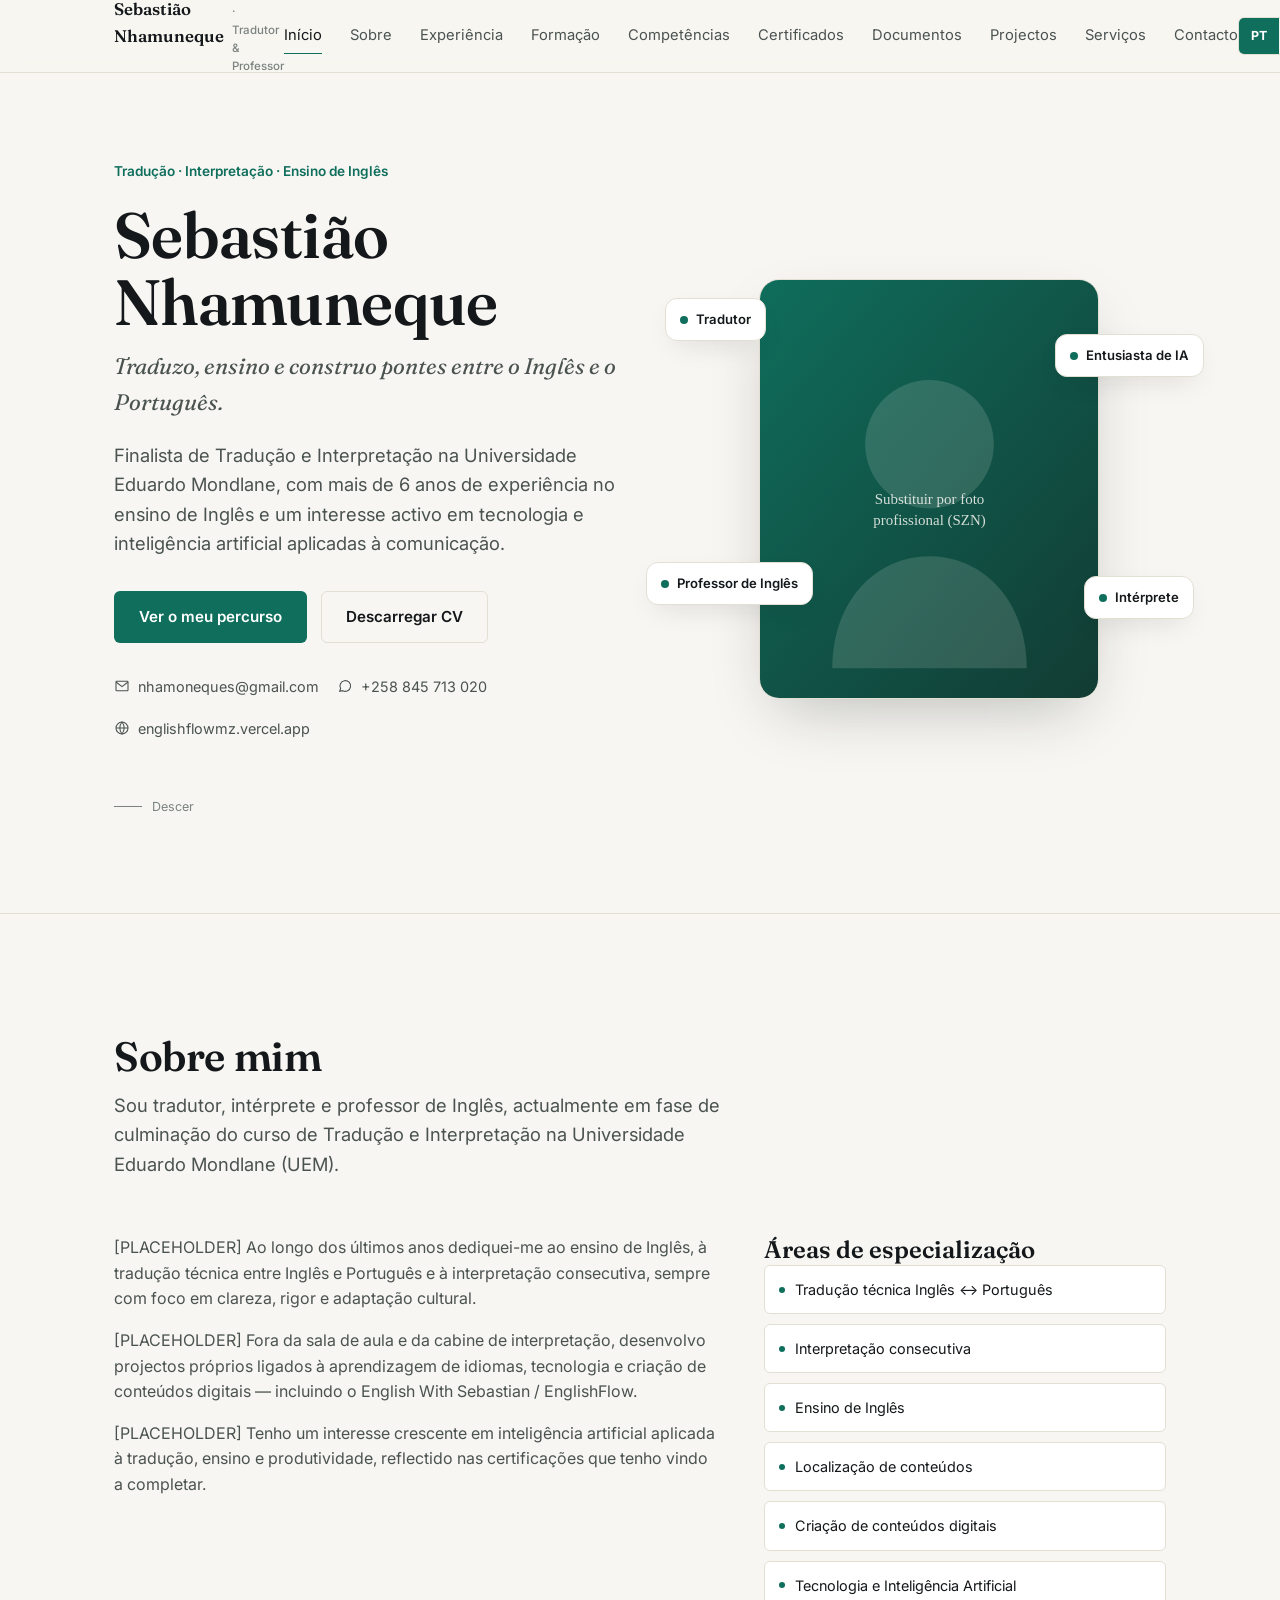
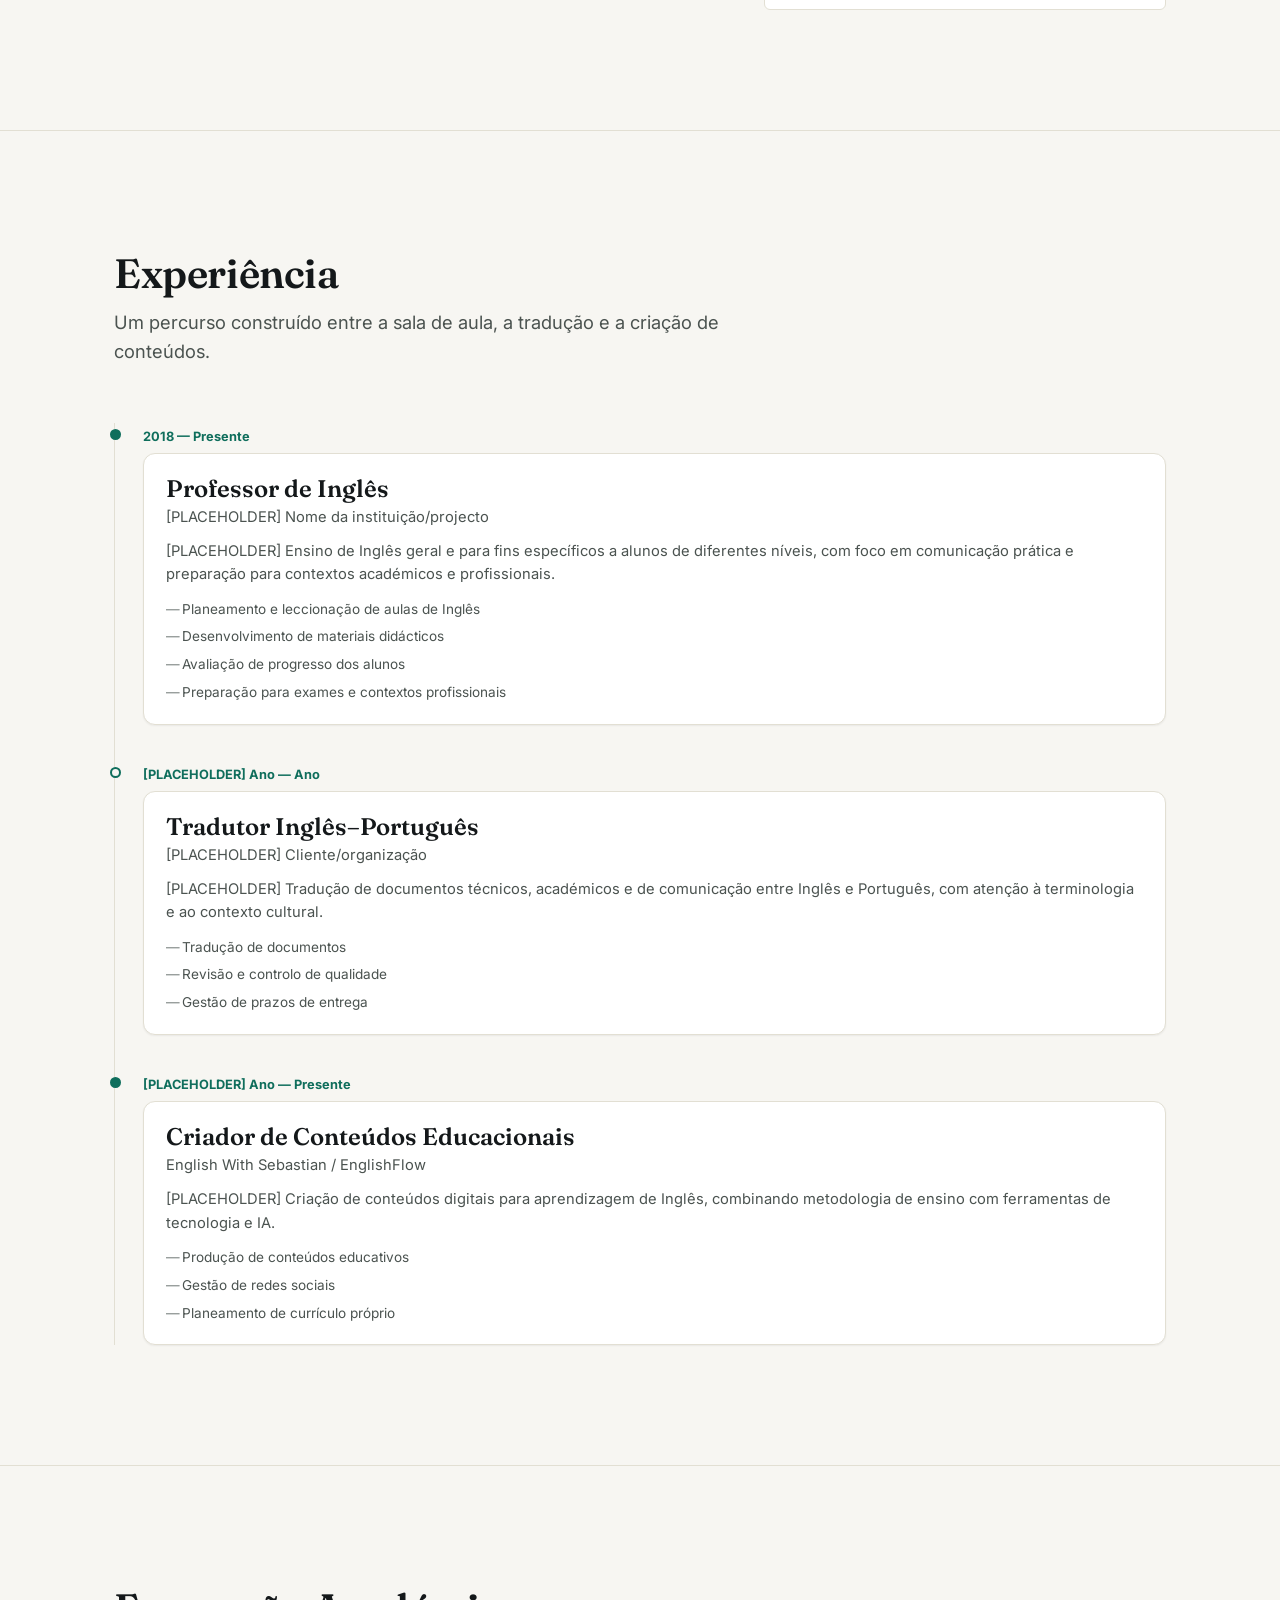
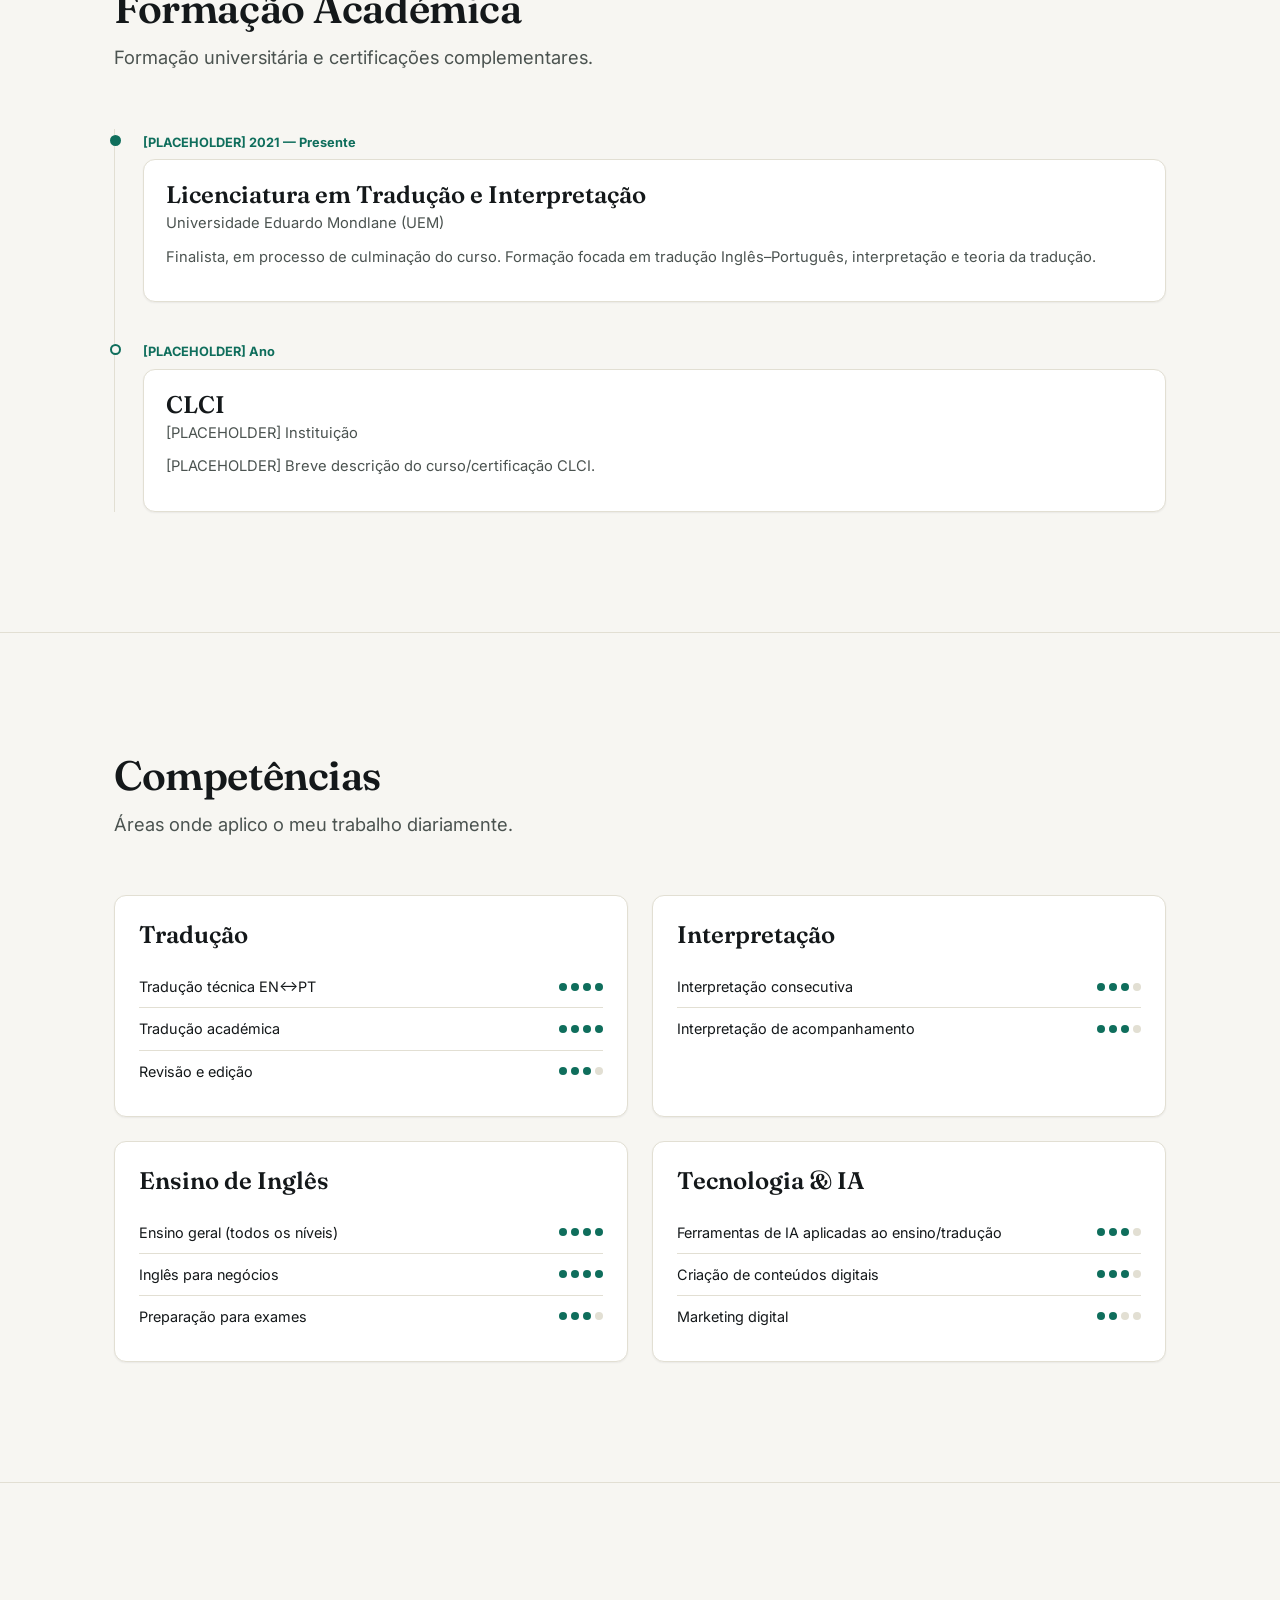
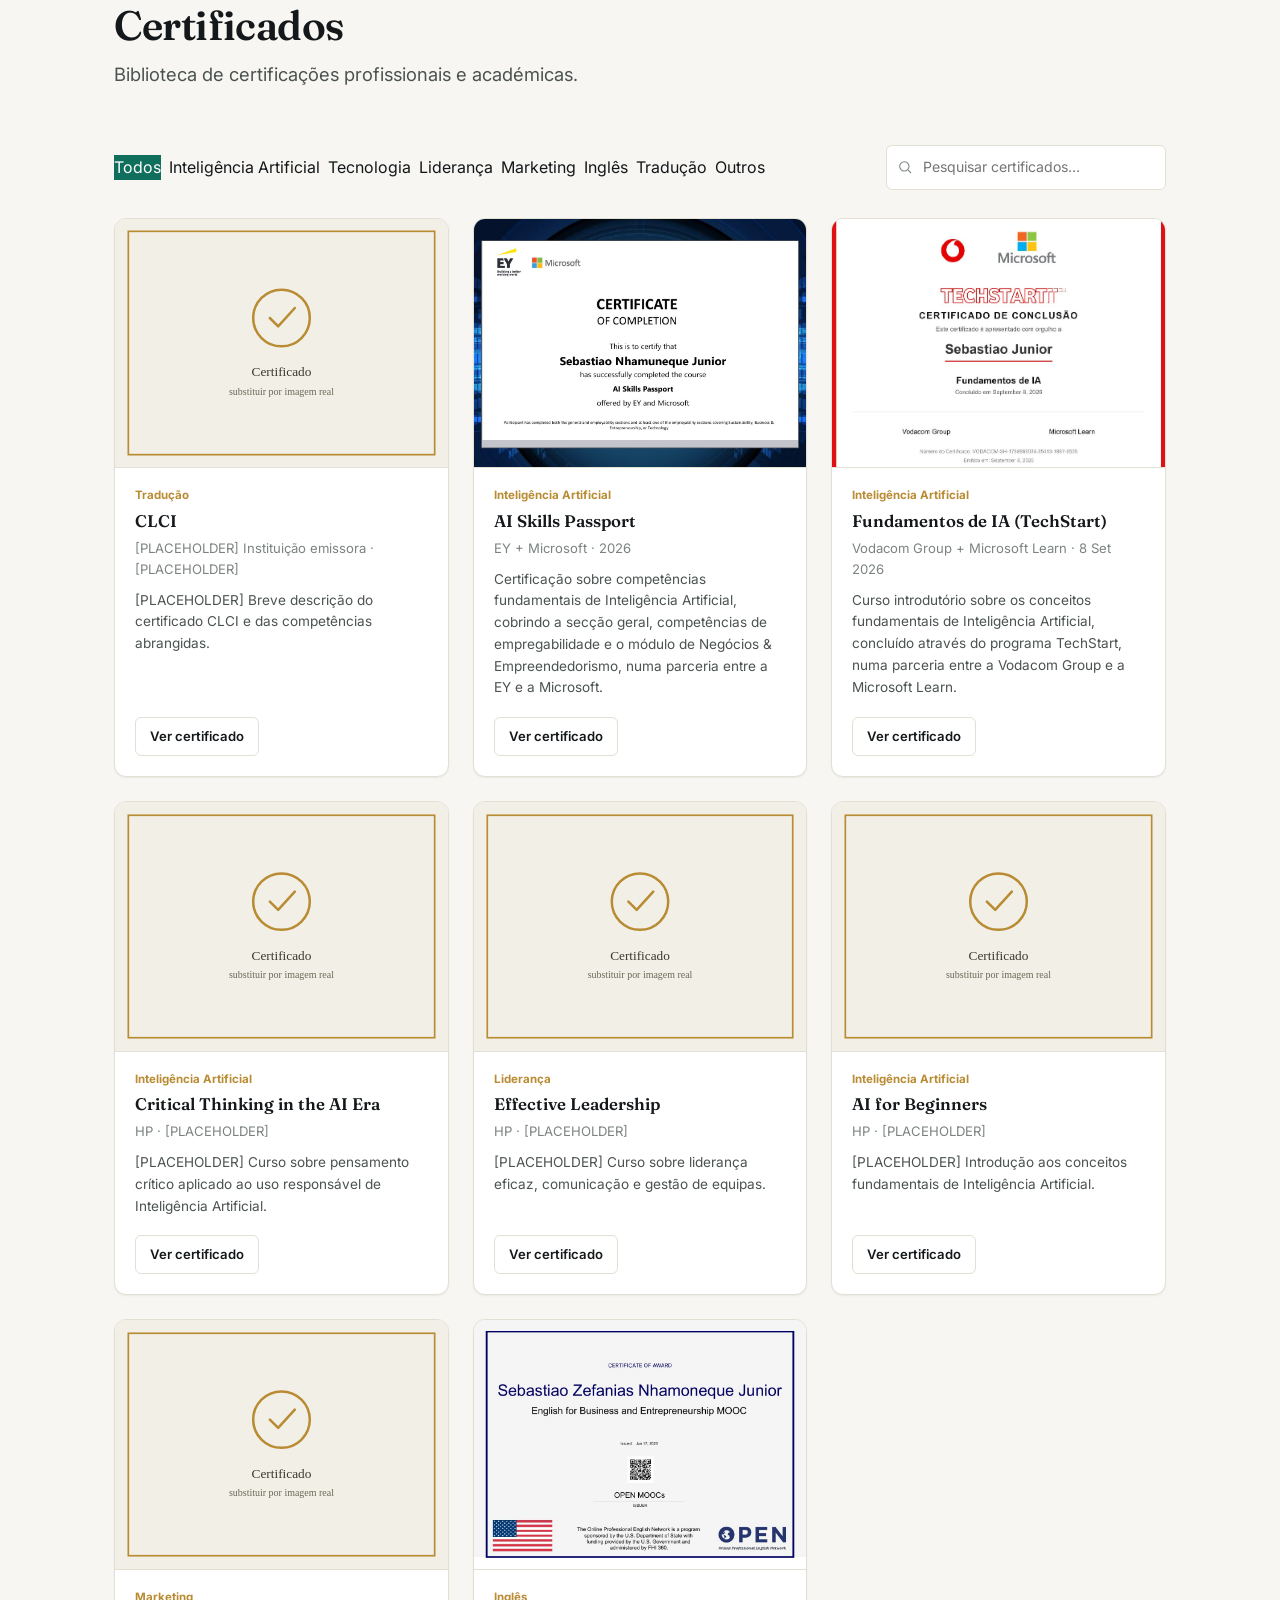
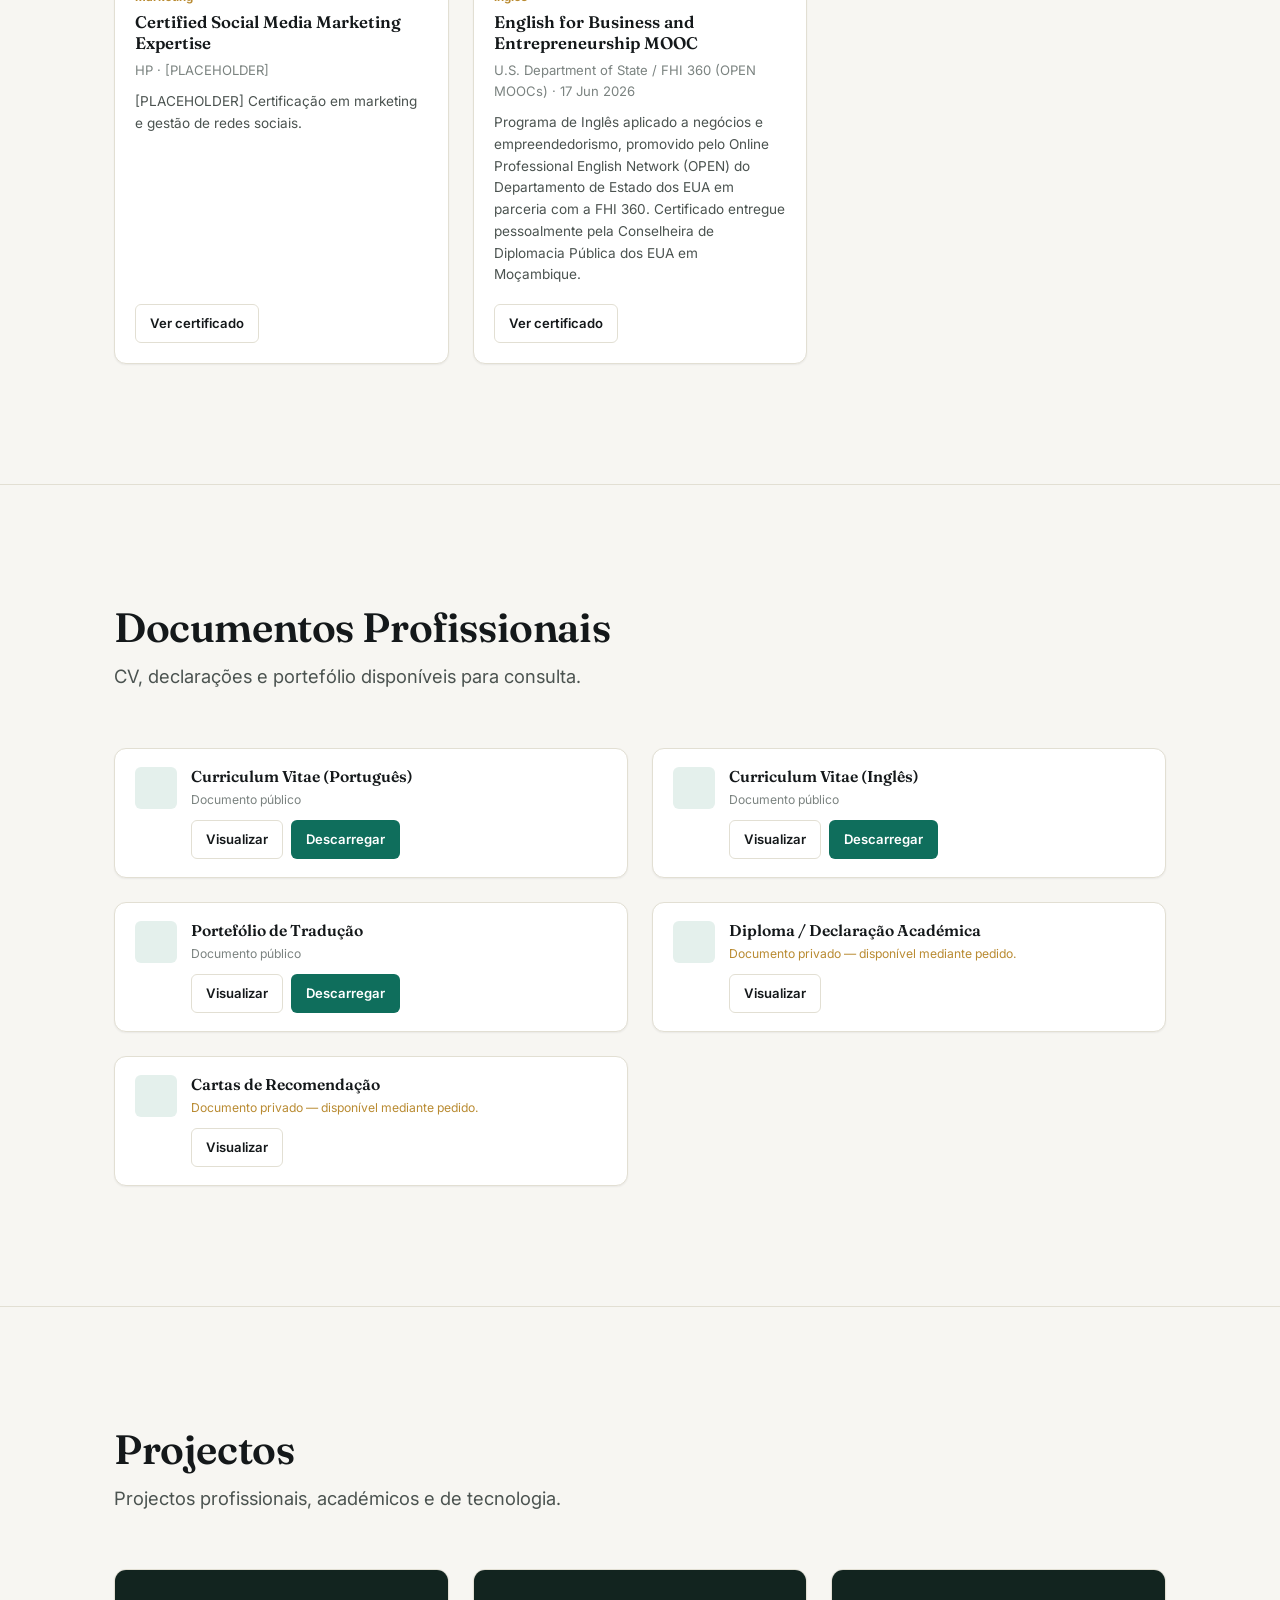
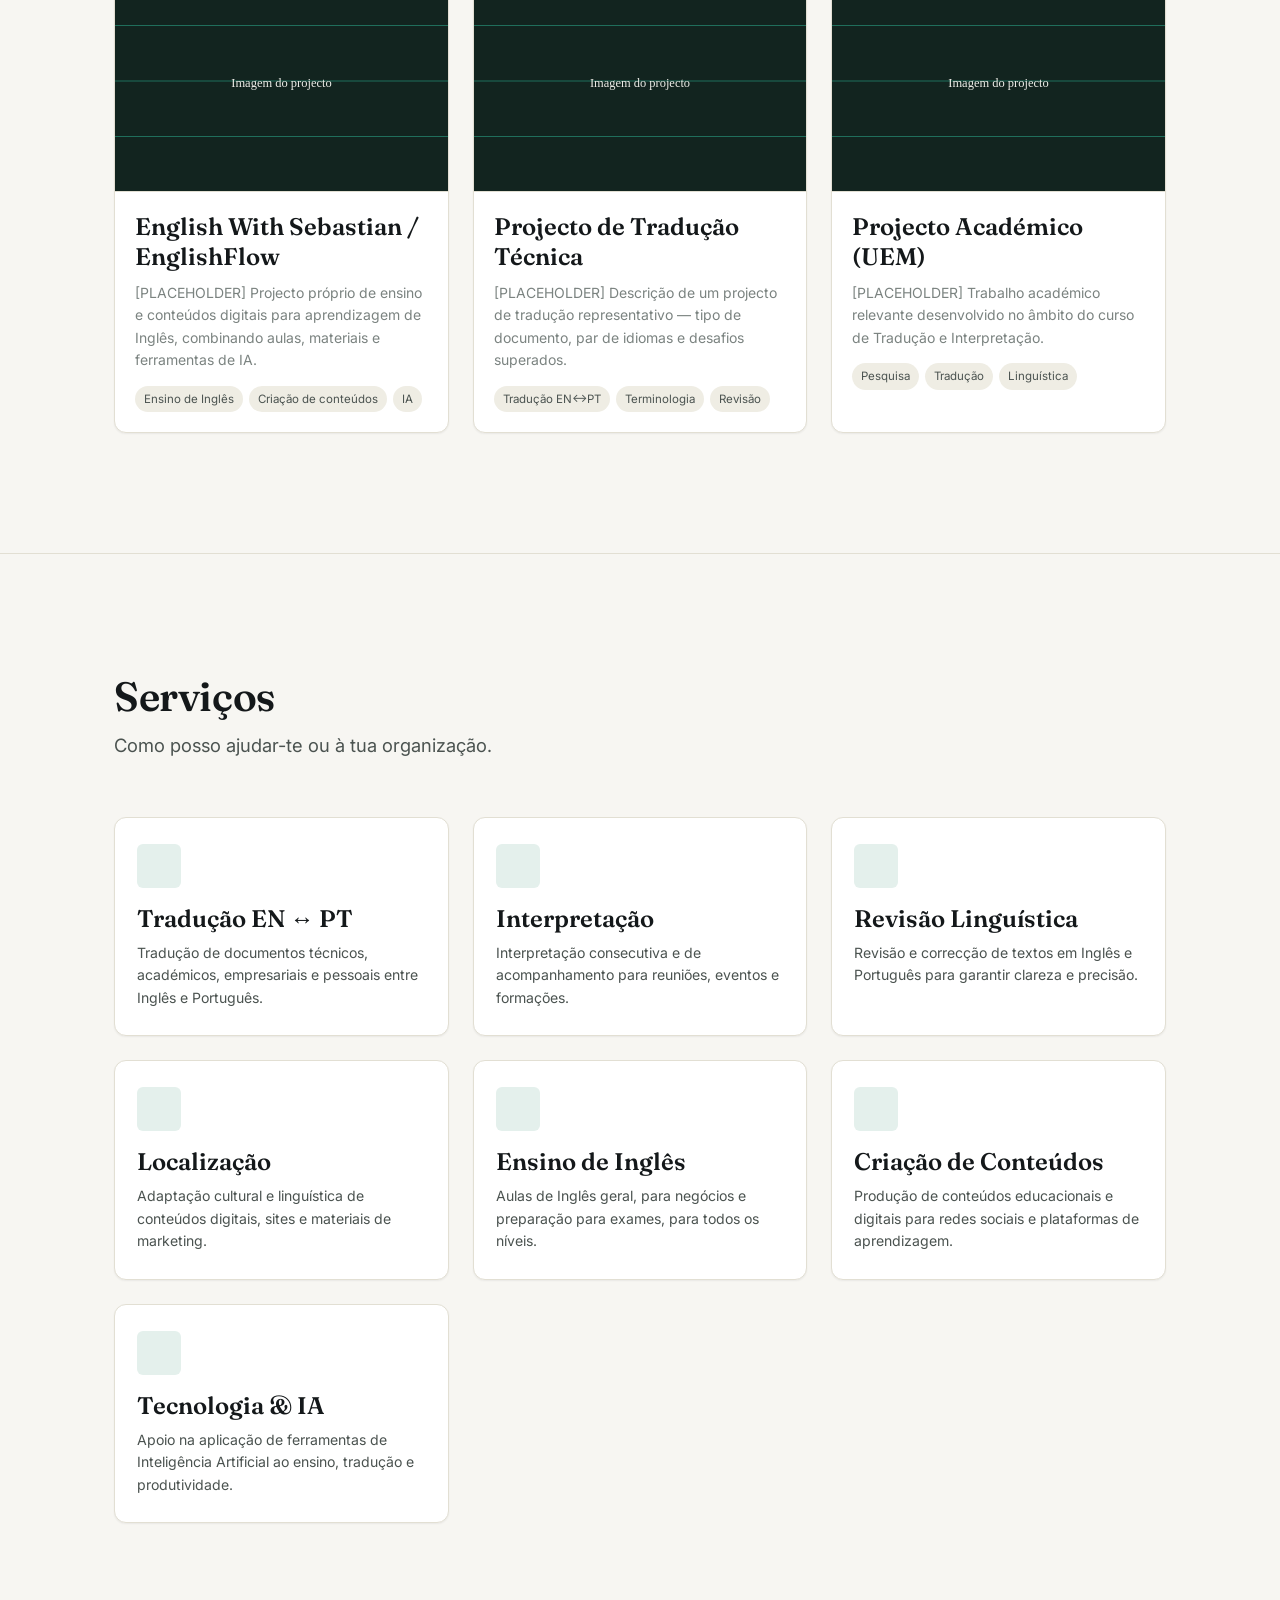
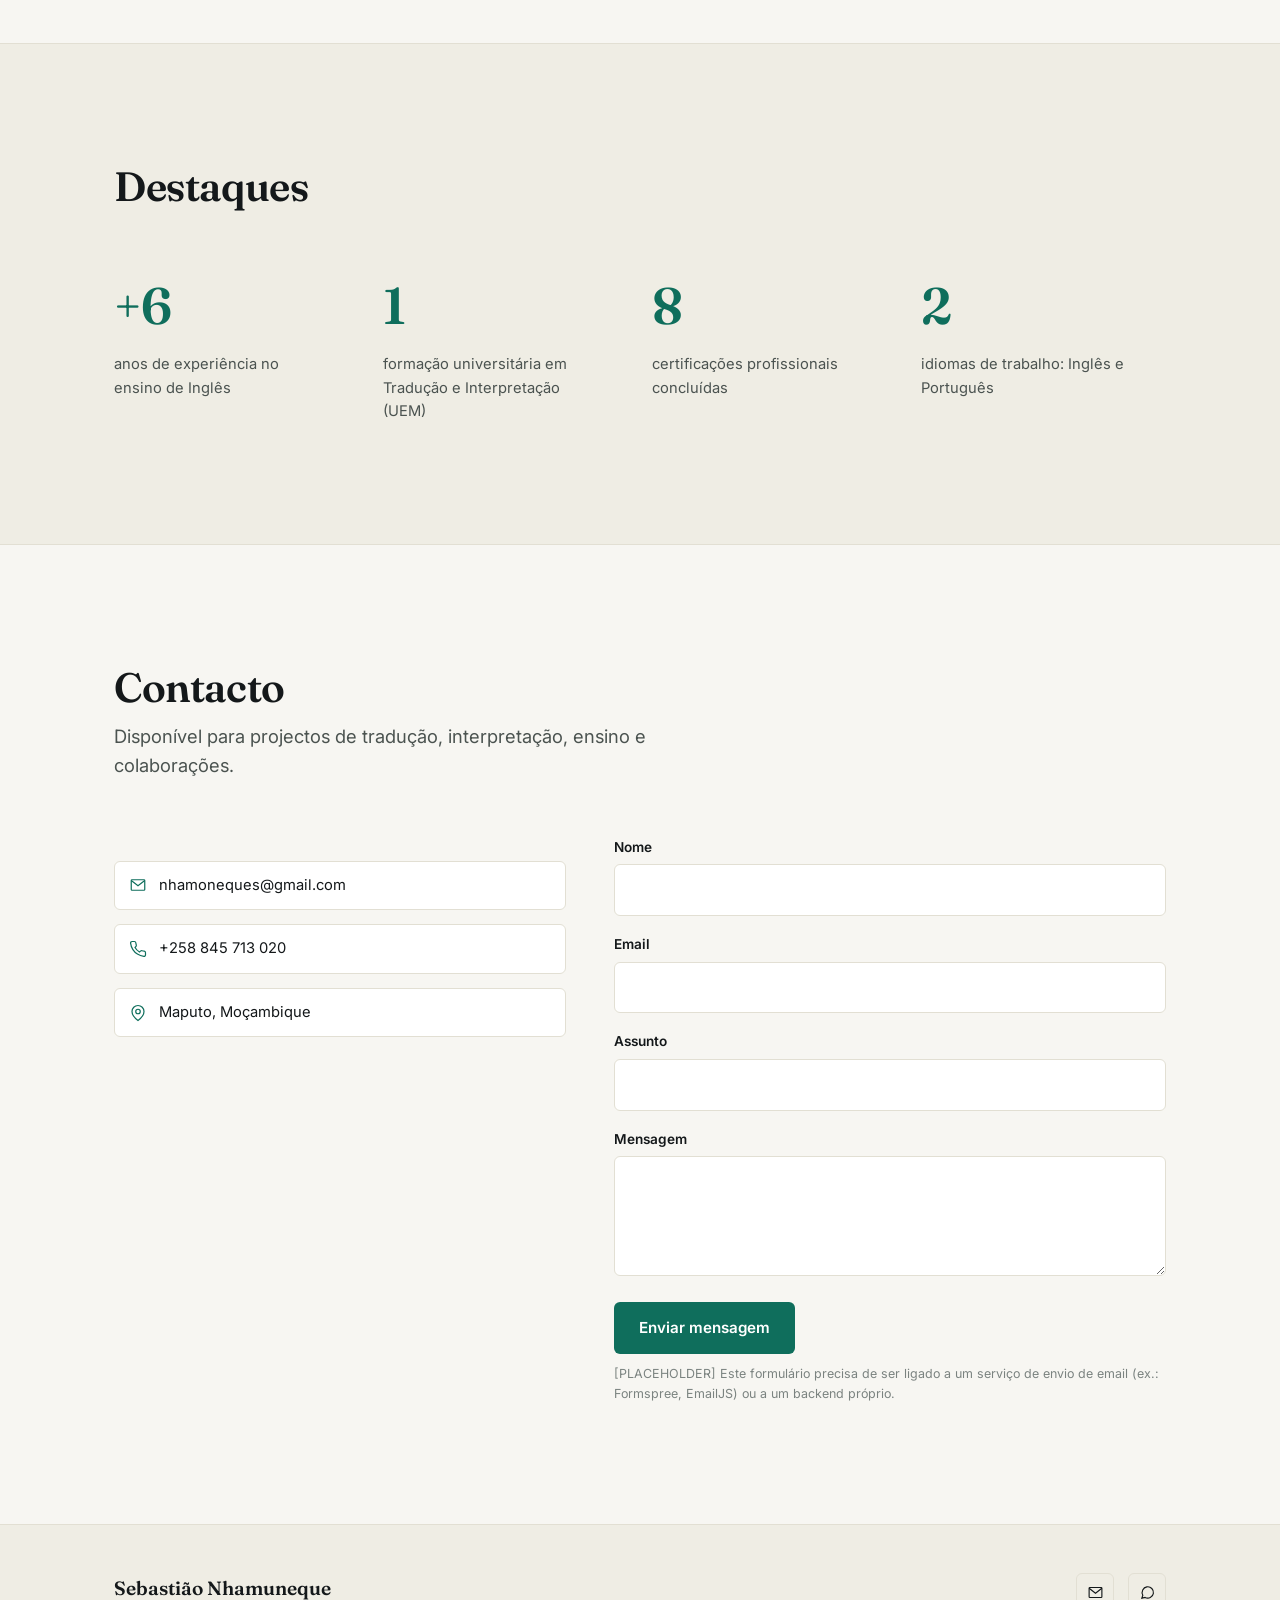
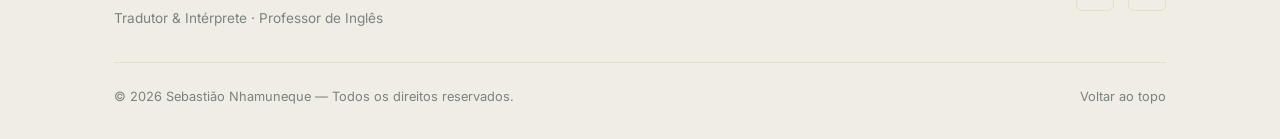
==== index.html @ 38babdcb "Add files via upload" ====
<!DOCTYPE html>
<html lang="pt">
<head>
<meta charset="UTF-8" />
<meta name="viewport" content="width=device-width, initial-scale=1" />
<title>Sebastião Nhamuneque</title>
<meta name="description" content="Portefólio profissional de Sebastião Zefanias Nhamuneque Junior." />
<meta property="og:type" content="website" />
<link rel="icon" href="favicon.svg" type="image/svg+xml" />

<link rel="preconnect" href="https://fonts.googleapis.com" />
<link rel="preconnect" href="https://fonts.gstatic.com" crossorigin />
<link href="https://fonts.googleapis.com/css2?family=Fraunces:opsz,wght@9..144,500;9..144,600&family=Inter:wght@400;500;600;700&display=swap" rel="stylesheet" />

<link rel="stylesheet" href="tokens.css" />
<link rel="stylesheet" href="base.css" />
<link rel="stylesheet" href="components.css" />
</head>
<body>
<a class="skip-link" href="#main">Skip to content</a>

<div class="scroll-progress" id="scroll-progress"></div>

<header class="navbar">
  <div class="wrap">
    <a class="brand" href="#home">
      Sebastião Nhamuneque <small>· Tradutor &amp; Professor</small>
    </a>

    <nav class="nav-links" aria-label="Navegação principal">
      <a href="#home" data-i18n="nav.home">Início</a>
      <a href="#about" data-i18n="nav.about">Sobre</a>
      <a href="#experience" data-i18n="nav.experience">Experiência</a>
      <a href="#education" data-i18n="nav.education">Formação</a>
      <a href="#skills" data-i18n="nav.skills">Competências</a>
      <a href="#certificates" data-i18n="nav.certificates">Certificados</a>
      <a href="#documents" data-i18n="nav.documents">Documentos</a>
      <a href="#projects" data-i18n="nav.projects">Projectos</a>
      <a href="#services" data-i18n="nav.services">Serviços</a>
      <a href="#contact" data-i18n="nav.contact">Contacto</a>
    </nav>

    <div class="nav-controls">
      <div class="lang-switch" role="group" aria-label="Idioma / Language">
        <button type="button" data-lang="pt" aria-pressed="true">PT</button>
        <button type="button" data-lang="en" aria-pressed="false">EN</button>
      </div>

      <button type="button" class="icon-btn" id="theme-toggle" aria-pressed="false" aria-label="Alternar tema claro/escuro">
        <svg viewBox="0 0 24 24" fill="none" stroke="currentColor" stroke-width="1.6" stroke-linecap="round" stroke-linejoin="round">
          <circle cx="12" cy="12" r="4"/>
          <path d="M12 2v2M12 20v2M4.9 4.9l1.4 1.4M17.7 17.7l1.4 1.4M2 12h2M20 12h2M4.9 19.1l1.4-1.4M17.7 6.3l1.4-1.4"/>
        </svg>
      </button>

      <button type="button" class="nav-toggle" id="nav-toggle" aria-expanded="false" aria-controls="mobile-menu" aria-label="Abrir menu">
        <svg viewBox="0 0 24 24" fill="none" stroke="currentColor" stroke-width="1.6" stroke-linecap="round">
          <path d="M4 6h16M4 12h16M4 18h16"/>
        </svg>
      </button>
    </div>
  </div>

  <nav class="mobile-menu" id="mobile-menu" aria-label="Navegação móvel">
    <a href="#home" data-i18n="nav.home">Início</a>
    <a href="#about" data-i18n="nav.about">Sobre</a>
    <a href="#experience" data-i18n="nav.experience">Experiência</a>
    <a href="#education" data-i18n="nav.education">Formação</a>
    <a href="#skills" data-i18n="nav.skills">Competências</a>
    <a href="#certificates" data-i18n="nav.certificates">Certificados</a>
    <a href="#documents" data-i18n="nav.documents">Documentos</a>
    <a href="#projects" data-i18n="nav.projects">Projectos</a>
    <a href="#services" data-i18n="nav.services">Serviços</a>
    <a href="#contact" data-i18n="nav.contact">Contacto</a>
  </nav>
</header>

<main id="main">

  <section class="hero" id="home">
    <div class="wrap">
      <div class="hero-copy">
        <span class="hero-eyebrow" data-i18n="hero.eyebrow">Tradução · Interpretação · Ensino de Inglês</span>
        <h1 class="hero-title" data-i18n="hero.title">Sebastião Nhamuneque</h1>
        <p class="hero-subtitle" data-i18n="hero.subtitle">Traduzo, ensino e construo pontes entre o Inglês e o Português.</p>
        <p class="hero-intro lead" data-i18n="hero.intro">Finalista de Tradução e Interpretação na Universidade Eduardo Mondlane…</p>

        <div class="hero-ctas">
          <a href="#experience" class="btn btn-primary" data-i18n="hero.ctaPrimary">Ver o meu percurso</a>
          <a href="#documents" class="btn btn-ghost" data-i18n="hero.ctaSecondary">Descarregar CV</a>
        </div>

        <div class="hero-links">
          <a href="mailto:nhamoneques@gmail.com">
            <svg viewBox="0 0 24 24" fill="none" stroke="currentColor" stroke-width="1.6"><rect x="3" y="5" width="18" height="14" rx="1"/><path d="M3 6l9 7 9-7"/></svg>
            nhamoneques@gmail.com
          </a>
          <a href="https://wa.me/258845713020" target="_blank" rel="noopener">
            <svg viewBox="0 0 24 24" fill="none" stroke="currentColor" stroke-width="1.6"><path d="M4 20l1.4-4.2A8 8 0 1 1 8.6 19L4 20z"/></svg>
            +258 845 713 020
          </a>
          <a href="https://englishflowmz.vercel.app" target="_blank" rel="noopener">
            <svg viewBox="0 0 24 24" fill="none" stroke="currentColor" stroke-width="1.6"><circle cx="12" cy="12" r="9"/><path d="M3 12h18M12 3a14 14 0 0 1 0 18 14 14 0 0 1 0-18z"/></svg>
            englishflowmz.vercel.app
          </a>
        </div>

        <div class="scroll-hint">
          <span class="line"></span>
          <span data-i18n="hero.scrollHint">Descer</span>
        </div>
      </div>

      <div class="hero-visual">
        <div class="hero-photo-frame">
          <img src="assets/img/placeholder-avatar.svg" alt="Sebastião Nhamuneque" />
        </div>
        <div id="hero-badges"></div>
      </div>
    </div>
  </section>

  <section id="about">
    <div class="wrap">
      <div class="section-head">
        <h2 data-i18n="about.title">Sobre mim</h2>
        <p class="lead" data-i18n="about.lead">Sou tradutor, intérprete e professor de Inglês…</p>
      </div>

      <div class="about-grid">
        <div class="about-body">
          <p data-i18n="about.body.0"></p>
          <p data-i18n="about.body.1"></p>
          <p data-i18n="about.body.2"></p>
        </div>
        <div class="about-focus">
          <h3 data-i18n="about.focusTitle">Áreas de especialização</h3>
          <ul class="focus-list">
            <li data-i18n="about.focusAreas.0"></li>
            <li data-i18n="about.focusAreas.1"></li>
            <li data-i18n="about.focusAreas.2"></li>
            <li data-i18n="about.focusAreas.3"></li>
            <li data-i18n="about.focusAreas.4"></li>
            <li data-i18n="about.focusAreas.5"></li>
          </ul>
        </div>
      </div>
    </div>
  </section>

  <section id="experience">
    <div class="wrap">
      <div class="section-head">
        <h2 data-i18n="experience.title">Experiência</h2>
        <p class="lead" data-i18n="experience.lead"></p>
      </div>
      <div class="timeline" id="experience-timeline"></div>
    </div>
  </section>

  <section id="education">
    <div class="wrap">
      <div class="section-head">
        <h2 data-i18n="education.title">Formação Académica</h2>
        <p class="lead" data-i18n="education.lead"></p>
      </div>
      <div class="timeline" id="education-timeline"></div>
    </div>
  </section>

  <section id="skills">
    <div class="wrap">
      <div class="section-head">
        <h2 data-i18n="skills.title">Competências</h2>
        <p class="lead" data-i18n="skills.lead"></p>
      </div>
      <div class="grid grid-2" id="skills-grid"></div>
    </div>
  </section>

  <section id="certificates">
    <div class="wrap">
      <div class="section-head">
        <h2 data-i18n="certificates.title">Certificados</h2>
        <p class="lead" data-i18n="certificates.lead"></p>
      </div>

      <div class="cert-toolbar">
        <div class="cert-filters" id="cert-filters"></div>
        <div class="cert-search">
          <svg viewBox="0 0 24 24" fill="none" stroke="currentColor" stroke-width="1.6"><circle cx="11" cy="11" r="7"/><path d="M21 21l-4.3-4.3"/></svg>
          <input type="search" id="cert-search-input" data-i18n-attr="placeholder:certificates.searchPlaceholder" placeholder="Pesquisar certificados…" />
        </div>
      </div>

      <div class="grid grid-3" id="cert-grid"></div>
    </div>
  </section>

  <section id="documents">
    <div class="wrap">
      <div class="section-head">
        <h2 data-i18n="documents.title">Documentos Profissionais</h2>
        <p class="lead" data-i18n="documents.lead"></p>
      </div>
      <div class="grid grid-2" id="documents-grid"></div>
    </div>
  </section>

  <section id="projects">
    <div class="wrap">
      <div class="section-head">
        <h2 data-i18n="projects.title">Projectos</h2>
        <p class="lead" data-i18n="projects.lead"></p>
      </div>
      <div class="grid grid-3" id="projects-grid"></div>
    </div>
  </section>

  <section id="services">
    <div class="wrap">
      <div class="section-head">
        <h2 data-i18n="services.title">Serviços</h2>
        <p class="lead" data-i18n="services.lead"></p>
      </div>
      <div class="grid grid-3" id="services-grid"></div>
    </div>
  </section>

  <section class="highlights-section">
    <div class="wrap">
      <div class="section-head">
        <h2 data-i18n="highlights.title">Destaques</h2>
      </div>
      <div class="grid grid-4" id="highlights-grid"></div>
    </div>
  </section>

  <section id="contact">
    <div class="wrap">
      <div class="section-head">
        <h2 data-i18n="contact.title">Contacto</h2>
        <p class="lead" data-i18n="contact.lead"></p>
      </div>

      <div class="contact-grid">
        <div class="contact-info">
          <div class="contact-info-list">
            <a href="mailto:nhamoneques@gmail.com">
              <svg viewBox="0 0 24 24" fill="none" stroke="currentColor" stroke-width="1.6"><rect x="3" y="5" width="18" height="14" rx="1"/><path d="M3 6l9 7 9-7"/></svg>
              nhamoneques@gmail.com
            </a>
            <a href="tel:+258845713020">
              <svg viewBox="0 0 24 24" fill="none" stroke="currentColor" stroke-width="1.6"><path d="M22 16.9v3a2 2 0 0 1-2.2 2 19.8 19.8 0 0 1-8.6-3.1 19.5 19.5 0 0 1-6-6A19.8 19.8 0 0 1 2.1 4.2 2 2 0 0 1 4.1 2h3a2 2 0 0 1 2 1.7c.1 1 .3 2 .6 2.9a2 2 0 0 1-.5 2.1L8 10a16 16 0 0 0 6 6l1.3-1.2a2 2 0 0 1 2.1-.5c.9.3 1.9.5 2.9.6a2 2 0 0 1 1.7 2z"/></svg>
              +258 845 713 020
            </a>
            <span class="info-row">
              <svg viewBox="0 0 24 24" fill="none" stroke="currentColor" stroke-width="1.6"><path d="M20 10c0 6-8 12-8 12s-8-6-8-12a8 8 0 0 1 16 0z"/><circle cx="12" cy="10" r="3"/></svg>
              <span data-i18n="contact.location">Maputo, Moçambique</span>
            </span>
          </div>
        </div>

        <form class="contact-form" id="contact-form" novalidate>
          <div class="form-field">
            <label for="cf-name" data-i18n="contact.formName">Nome</label>
            <input type="text" id="cf-name" name="name" required />
          </div>
          <div class="form-field">
            <label for="cf-email" data-i18n="contact.formEmail">Email</label>
            <input type="email" id="cf-email" name="email" required />
          </div>
          <div class="form-field">
            <label for="cf-subject" data-i18n="contact.formSubject">Assunto</label>
            <input type="text" id="cf-subject" name="subject" required />
          </div>
          <div class="form-field">
            <label for="cf-message" data-i18n="contact.formMessage">Mensagem</label>
            <textarea id="cf-message" name="message" required></textarea>
          </div>
          <button type="submit" class="btn btn-primary" data-i18n="contact.formSubmit">Enviar mensagem</button>
          <p class="form-note" data-i18n="contact.formNote"></p>
          <p class="form-status" id="form-status"></p>
        </form>
      </div>
    </div>
  </section>

</main>

<footer class="site-footer">
  <div class="wrap">
    <div class="footer-top">
      <div>
        <div class="footer-brand">Sebastião Nhamuneque</div>
        <div class="footer-role" data-i18n="footer.role">Tradutor &amp; Intérprete · Professor de Inglês</div>
      </div>
      <div class="footer-social">
        <a href="mailto:nhamoneques@gmail.com" aria-label="Email">
          <svg viewBox="0 0 24 24" fill="none" stroke="currentColor" stroke-width="1.6"><rect x="3" y="5" width="18" height="14" rx="1"/><path d="M3 6l9 7 9-7"/></svg>
        </a>
        <a href="https://wa.me/258845713020" target="_blank" rel="noopener" aria-label="WhatsApp">
          <svg viewBox="0 0 24 24" fill="none" stroke="currentColor" stroke-width="1.6"><path d="M4 20l1.4-4.2A8 8 0 1 1 8.6 19L4 20z"/></svg>
        </a>
      </div>
    </div>
    <div class="footer-bottom">
      <span>© <span id="year"></span> Sebastião Nhamuneque — <span data-i18n="footer.rights">Todos os direitos reservados.</span></span>
      <a href="#home" data-i18n="footer.backToTop">Voltar ao topo</a>
    </div>
  </div>
</footer>

<script src="content.js" defer></script>
<script src="experience.js" defer></script>
<script src="education.js" defer></script>
<script src="skills.js" defer></script>
<script src="certificates.js" defer></script>
<script src="documents.js" defer></script>
<script src="projects.js" defer></script>
<script src="services.js" defer></script>
<script src="main.js" defer></script>
</body>
</html>
---- tokens.css ----
/* ===================================================================
   DESIGN TOKENS
   Light theme = "paper & ink" editorial base. Dark theme flips ground,
   keeps the same accent family so certificates/badges read consistently.
   =================================================================== */
:root {
  /* Light (default) */
  --bg: #F7F6F2;
  --bg-raised: #FFFFFF;
  --bg-sunken: #EFEDE4;
  --ink: #14181A;
  --ink-soft: #4B5350;
  --ink-faint: #7B8380;
  --line: #E2DFD3;
  --accent: #0F6E5C;
  --accent-ink: #FFFFFF;
  --accent-soft: #E4F0EC;
  --gold: #B98B32;
  --gold-soft: #F3E9D4;
  --danger: #B4432F;

  --shadow-1: 0 1px 2px rgba(20, 24, 26, 0.06);
  --shadow-2: 0 10px 30px -12px rgba(20, 24, 26, 0.18);
  --shadow-3: 0 24px 60px -20px rgba(20, 24, 26, 0.28);

  --font-display: "Fraunces", "Iowan Old Style", "Palatino Linotype", Georgia, serif;
  --font-body: "Inter", "Segoe UI", -apple-system, BlinkMacSystemFont, sans-serif;

  --radius-s: 6px;
  --radius-m: 12px;
  --radius-l: 20px;

  --container: 1180px;
  --gutter: clamp(20px, 5vw, 64px);

  --dur-1: 160ms;
  --dur-2: 320ms;
  --ease: cubic-bezier(0.22, 1, 0.36, 1);
}

[data-theme="dark"] {
  --bg: #0E1210;
  --bg-raised: #161C19;
  --bg-sunken: #0A0D0B;
  --ink: #EDEDE8;
  --ink-soft: #B7BDB8;
  --ink-faint: #7E8883;
  --line: #26302B;
  --accent: #2FB897;
  --accent-ink: #06120E;
  --accent-soft: #10261F;
  --gold: #D9A94B;
  --gold-soft: #241D0E;
  --danger: #E07A63;

  --shadow-1: 0 1px 2px rgba(0, 0, 0, 0.4);
  --shadow-2: 0 10px 30px -12px rgba(0, 0, 0, 0.55);
  --shadow-3: 0 24px 60px -20px rgba(0, 0, 0, 0.65);
}

@media (prefers-reduced-motion: reduce) {
  *, *::before, *::after {
    animation-duration: 0.001ms !important;
    animation-iteration-count: 1 !important;
    transition-duration: 0.001ms !important;
    scroll-behavior: auto !important;
  }
}
---- base.css ----
/* ===================================================================
   RESET & BASE
   =================================================================== */
*, *::before, *::after { box-sizing: border-box; }
html { scroll-behavior: smooth; }
body {
  margin: 0;
  background: var(--bg);
  color: var(--ink);
  font-family: var(--font-body);
  font-size: 16px;
  line-height: 1.6;
  -webkit-font-smoothing: antialiased;
  transition: background var(--dur-2) var(--ease), color var(--dur-2) var(--ease);
}
img { max-width: 100%; display: block; }
a { color: inherit; text-decoration: none; }
ul { margin: 0; padding: 0; list-style: none; }
button { font: inherit; color: inherit; background: none; border: none; cursor: pointer; }
input, textarea, select { font: inherit; color: inherit; }
h1, h2, h3, h4, p { margin: 0; }

/* Visible keyboard focus everywhere */
:focus-visible {
  outline: 2px solid var(--accent);
  outline-offset: 3px;
  border-radius: 4px;
}

.skip-link {
  position: absolute;
  left: -999px;
  top: 0;
  background: var(--accent);
  color: var(--accent-ink);
  padding: 12px 18px;
  z-index: 999;
  border-radius: 0 0 8px 0;
}
.skip-link:focus {
  left: 0;
}

/* Typography scale */
h1, .h1 { font-family: var(--font-display); font-size: clamp(2.4rem, 5vw, 4rem); line-height: 1.05; font-weight: 600; letter-spacing: -0.01em; }
h2, .h2 { font-family: var(--font-display); font-size: clamp(1.8rem, 3.2vw, 2.6rem); line-height: 1.1; font-weight: 600; letter-spacing: -0.01em; }
h3, .h3 { font-family: var(--font-display); font-size: clamp(1.25rem, 2vw, 1.5rem); line-height: 1.25; font-weight: 600; }
p.lead { font-size: 1.15rem; color: var(--ink-soft); max-width: 62ch; }
.small { font-size: 0.875rem; color: var(--ink-faint); }

/* Layout */
.wrap {
  max-width: var(--container);
  margin: 0 auto;
  padding: 0 var(--gutter);
}
section {
  padding: clamp(64px, 10vw, 120px) 0;
  border-top: 1px solid var(--line);
}
.section-head {
  max-width: 640px;
  margin-bottom: clamp(36px, 5vw, 56px);
}
.section-head h2 { margin-bottom: 12px; }

.grid {
  display: grid;
  gap: 24px;
}
@media (min-width: 640px) {
  .grid-2 { grid-template-columns: repeat(2, 1fr); }
  .grid-3 { grid-template-columns: repeat(3, 1fr); }
}
@media (min-width: 900px) {
  .grid-4 { grid-template-columns: repeat(4, 1fr); }
}

.btn {
  display: inline-flex;
  align-items: center;
  gap: 8px;
  padding: 13px 24px;
  border-radius: var(--radius-s);
  font-weight: 600;
  font-size: 0.95rem;
  transition: transform var(--dur-1) var(--ease), box-shadow var(--dur-1) var(--ease), background var(--dur-1) var(--ease), border-color var(--dur-1) var(--ease);
  border: 1px solid transparent;
}
.btn-primary {
  background: var(--accent);
  color: var(--accent-ink);
}
.btn-primary:hover { transform: translateY(-1px); box-shadow: var(--shadow-2); }
.btn-ghost {
  background: transparent;
  border-color: var(--line);
  color: var(--ink);
}
.btn-ghost:hover { border-color: var(--accent); color: var(--accent); }
.btn-sm { padding: 8px 14px; font-size: 0.82rem; border-radius: var(--radius-s); }

.tag {
  display: inline-flex;
  align-items: center;
  gap: 6px;
  padding: 5px 12px;
  border-radius: 999px;
  font-size: 0.78rem;
  font-weight: 600;
  border: 1px solid var(--line);
  color: var(--ink-soft);
  background: var(--bg-raised);
}
.tag[data-active="true"] {
  background: var(--accent);
  border-color: var(--accent);
  color: var(--accent-ink);
}

.card {
  background: var(--bg-raised);
  border: 1px solid var(--line);
  border-radius: var(--radius-m);
  box-shadow: var(--shadow-1);
  transition: transform var(--dur-1) var(--ease), box-shadow var(--dur-1) var(--ease), border-color var(--dur-1) var(--ease);
}
.card:hover {
  transform: translateY(-3px);
  box-shadow: var(--shadow-2);
  border-color: color-mix(in srgb, var(--accent) 30%, var(--line));
}

.visually-hidden {
  position: absolute;
  width: 1px; height: 1px;
  overflow: hidden;
  clip: rect(0 0 0 0);
  white-space: nowrap;
}

::selection { background: var(--accent); color: var(--accent-ink); }
---- components.css ----
/* ===================================================================
   NAVBAR
   =================================================================== */
.navbar {
  position: sticky;
  top: 0;
  z-index: 100;
  background: color-mix(in srgb, var(--bg) 86%, transparent);
  backdrop-filter: blur(10px) saturate(1.1);
  border-bottom: 1px solid var(--line);
}
.navbar .wrap {
  display: flex;
  align-items: center;
  justify-content: space-between;
  height: 72px;
}
.brand {
  font-family: var(--font-display);
  font-weight: 600;
  font-size: 1.05rem;
  display: flex;
  align-items: baseline;
  gap: 8px;
}
.brand small { font-family: var(--font-body); font-weight: 500; font-size: 0.72rem; color: var(--ink-faint); }

.nav-links {
  display: none;
  gap: 28px;
  align-items: center;
}
.nav-links a {
  font-size: 0.92rem;
  color: var(--ink-soft);
  position: relative;
  padding: 6px 0;
}
.nav-links a::after {
  content: "";
  position: absolute;
  left: 0; bottom: 0;
  width: 0; height: 1px;
  background: var(--accent);
  transition: width var(--dur-1) var(--ease);
}
.nav-links a:hover, .nav-links a[aria-current="true"] { color: var(--ink); }
.nav-links a:hover::after, .nav-links a[aria-current="true"]::after { width: 100%; }

@media (min-width: 980px) {
  .nav-links { display: flex; }
  .nav-toggle { display: none; }
}

.nav-controls { display: flex; align-items: center; gap: 10px; }

.icon-btn {
  width: 38px; height: 38px;
  display: inline-flex; align-items: center; justify-content: center;
  border: 1px solid var(--line);
  border-radius: var(--radius-s);
  transition: border-color var(--dur-1) var(--ease), color var(--dur-1) var(--ease);
}
.icon-btn:hover { border-color: var(--accent); color: var(--accent); }
.icon-btn svg { width: 18px; height: 18px; }

.lang-switch {
  display: flex; border: 1px solid var(--line); border-radius: var(--radius-s); overflow: hidden;
}
.lang-switch button {
  padding: 8px 12px;
  font-size: 0.78rem;
  font-weight: 700;
  color: var(--ink-faint);
}
.lang-switch button[aria-pressed="true"] { background: var(--accent); color: var(--accent-ink); }

.nav-toggle { width: 38px; height: 38px; border: 1px solid var(--line); border-radius: var(--radius-s); display: inline-flex; align-items: center; justify-content: center; }
.nav-toggle svg { width: 20px; height: 20px; }

.mobile-menu {
  display: none;
  flex-direction: column;
  padding: 8px var(--gutter) 20px;
  border-bottom: 1px solid var(--line);
  background: var(--bg);
}
.mobile-menu.open { display: flex; }
.mobile-menu a { padding: 12px 0; border-bottom: 1px solid var(--line); font-size: 0.98rem; }
.mobile-menu a:last-child { border-bottom: none; }

.scroll-progress {
  position: fixed; top: 0; left: 0; height: 2px; width: 0%;
  background: var(--accent); z-index: 200;
  transition: width 80ms linear;
}

/* ===================================================================
   HERO
   =================================================================== */
.hero {
  padding-top: clamp(48px, 8vw, 88px);
  padding-bottom: clamp(64px, 8vw, 96px);
  border-top: none;
  overflow: hidden;
}
.hero .wrap {
  display: grid;
  gap: 56px;
  align-items: center;
}
@media (min-width: 960px) {
  .hero .wrap { grid-template-columns: 1.05fr 0.95fr; }
}

.hero-eyebrow {
  font-size: 0.85rem;
  font-weight: 600;
  color: var(--accent);
  margin-bottom: 18px;
  display: block;
}
.hero-title { margin-bottom: 14px; }
.hero-subtitle {
  font-family: var(--font-display);
  font-size: clamp(1.15rem, 2vw, 1.4rem);
  color: var(--ink-soft);
  font-style: italic;
  margin-bottom: 20px;
  max-width: 54ch;
}
.hero-intro { margin-bottom: 32px; }
.hero-ctas { display: flex; flex-wrap: wrap; gap: 14px; margin-bottom: 32px; }
.hero-links { display: flex; flex-wrap: wrap; gap: 18px; }
.hero-links a {
  display: inline-flex; align-items: center; gap: 8px;
  font-size: 0.9rem; color: var(--ink-soft);
  border-bottom: 1px solid transparent;
}
.hero-links a:hover { color: var(--accent); border-color: var(--accent); }
.hero-links svg { width: 16px; height: 16px; }

.hero-visual {
  position: relative;
  display: flex;
  justify-content: center;
  min-height: 420px;
}
.hero-photo-frame {
  position: relative;
  width: min(340px, 78vw);
  border-radius: var(--radius-l);
  overflow: hidden;
  box-shadow: var(--shadow-3);
  border: 1px solid var(--line);
  opacity: 0;
  transform: translateY(18px);
  animation: rise 700ms var(--ease) 120ms forwards;
}
.hero-photo-frame img { width: 100%; height: 100%; object-fit: cover; }

.floating-card {
  position: absolute;
  background: var(--bg-raised);
  border: 1px solid var(--line);
  border-radius: var(--radius-m);
  box-shadow: var(--shadow-2);
  padding: 10px 14px;
  display: flex;
  align-items: center;
  gap: 8px;
  font-size: 0.82rem;
  font-weight: 600;
  opacity: 0;
  transform: translateY(14px);
  animation: rise 700ms var(--ease) forwards;
}
.floating-card .dot { width: 8px; height: 8px; border-radius: 50%; background: var(--accent); flex: none; }
.floating-card--1 { top: 6%;  left: -6%;  animation-delay: 320ms; animation-name: floatA; }
.floating-card--2 { top: 66%; left: -10%; animation-delay: 460ms; animation-name: floatB; }
.floating-card--3 { top: 12%; right: -8%; animation-delay: 560ms; animation-name: floatC; }
.floating-card--4 { top: 72%; right: -6%; animation-delay: 680ms; animation-name: floatD; }

@keyframes rise { to { opacity: 1; transform: translateY(0); } }
@keyframes floatA { 0% { opacity:0; transform: translateY(14px);} 60% {opacity:1; transform: translateY(0);} 100% {opacity:1; transform: translateY(-6px);} }
@keyframes floatB { 0% { opacity:0; transform: translateY(14px);} 60% {opacity:1; transform: translateY(0);} 100% {opacity:1; transform: translateY(6px);} }
@keyframes floatC { 0% { opacity:0; transform: translateY(14px);} 60% {opacity:1; transform: translateY(0);} 100% {opacity:1; transform: translateY(5px);} }
@keyframes floatD { 0% { opacity:0; transform: translateY(14px);} 60% {opacity:1; transform: translateY(0);} 100% {opacity:1; transform: translateY(-5px);} }

@media (prefers-reduced-motion: reduce) {
  .hero-photo-frame, .floating-card { animation: none; opacity: 1; transform: none; }
}

@media (max-width: 640px) {
  .floating-card { display: none; }
  .hero-photo-frame { width: min(280px, 70vw); margin: 0 auto; }
}

.scroll-hint {
  margin-top: 56px;
  display: inline-flex;
  align-items: center;
  gap: 10px;
  font-size: 0.78rem;
  color: var(--ink-faint);
}
.scroll-hint .line { width: 28px; height: 1px; background: var(--ink-faint); }

/* ===================================================================
   ABOUT
   =================================================================== */
.about-grid {
  display: grid;
  gap: 48px;
}
@media (min-width: 900px) {
  .about-grid { grid-template-columns: 1.2fr 0.8fr; }
}
.about-body p { margin-bottom: 16px; color: var(--ink-soft); max-width: 66ch; }
.focus-list {
  display: grid;
  gap: 10px;
}
.focus-list li {
  display: flex; align-items: center; gap: 10px;
  padding: 12px 14px;
  border: 1px solid var(--line);
  border-radius: var(--radius-s);
  background: var(--bg-raised);
  font-size: 0.9rem;
}
.focus-list li::before {
  content: "";
  width: 6px; height: 6px; border-radius: 50%;
  background: var(--accent); flex: none;
}

/* ===================================================================
   TIMELINE (Experience / Education)
   =================================================================== */
.timeline {
  position: relative;
  padding-left: 28px;
  border-left: 1px solid var(--line);
  display: grid;
  gap: 36px;
}
.timeline-item { position: relative; }
.timeline-item::before {
  content: "";
  position: absolute;
  left: -33px; top: 6px;
  width: 11px; height: 11px;
  border-radius: 50%;
  background: var(--bg);
  border: 2px solid var(--accent);
}
.timeline-item[data-current="true"]::before { background: var(--accent); }
.timeline-period {
  font-size: 0.8rem;
  font-weight: 700;
  color: var(--accent);
  text-transform: none;
  margin-bottom: 6px;
  display: inline-block;
}
.timeline-card { padding: 20px 22px; }
.timeline-card h3 { margin-bottom: 2px; }
.timeline-org { color: var(--ink-soft); font-size: 0.92rem; margin-bottom: 10px; }
.timeline-desc { color: var(--ink-soft); font-size: 0.92rem; margin-bottom: 12px; }
.timeline-resp {
  display: grid; gap: 6px;
}
.timeline-resp li {
  font-size: 0.85rem; color: var(--ink-soft);
  padding-left: 16px; position: relative;
}
.timeline-resp li::before { content: "—"; position: absolute; left: 0; color: var(--ink-faint); }

/* ===================================================================
   SKILLS
   =================================================================== */
.skill-card { padding: 24px; }
.skill-card h3 { margin-bottom: 16px; }
.skill-row { display: flex; align-items: center; justify-content: space-between; gap: 12px; padding: 9px 0; border-top: 1px solid var(--line); }
.skill-row:first-of-type { border-top: none; }
.skill-name { font-size: 0.9rem; }
.skill-meter { display: flex; gap: 4px; }
.skill-dot { width: 8px; height: 8px; border-radius: 50%; background: var(--line); }
.skill-dot[data-filled="true"] { background: var(--accent); }

/* ===================================================================
   CERTIFICATES
   =================================================================== */
.cert-toolbar {
  display: flex; flex-wrap: wrap; gap: 10px; align-items: center; justify-content: space-between;
  margin-bottom: 28px;
}
.cert-filters { display: flex; flex-wrap: wrap; gap: 8px; }
.cert-filters button { all: unset; cursor: pointer; }
.cert-search { position: relative; width: 100%; max-width: 280px; }
.cert-search input {
  width: 100%;
  padding: 10px 14px 10px 36px;
  border: 1px solid var(--line);
  border-radius: var(--radius-s);
  background: var(--bg-raised);
  font-size: 0.88rem;
}
.cert-search svg { position: absolute; left: 11px; top: 50%; transform: translateY(-50%); width: 16px; height: 16px; color: var(--ink-faint); }

.cert-card { overflow: hidden; display: flex; flex-direction: column; }
.cert-thumb { aspect-ratio: 4/3; overflow: hidden; border-bottom: 1px solid var(--line); background: var(--bg-sunken); }
.cert-thumb img { width: 100%; height: 100%; object-fit: cover; }
.cert-body { padding: 18px 20px 20px; display: flex; flex-direction: column; gap: 6px; flex: 1; }
.cert-cat { font-size: 0.72rem; font-weight: 700; color: var(--gold); }
.cert-body h3 { font-size: 1.05rem; }
.cert-meta { font-size: 0.82rem; color: var(--ink-faint); }
.cert-desc { font-size: 0.85rem; color: var(--ink-soft); margin: 4px 0 12px; flex: 1; }
.cert-actions { display: flex; gap: 10px; flex-wrap: wrap; }
.cert-empty { padding: 40px; text-align: center; color: var(--ink-faint); grid-column: 1 / -1; }

/* ===================================================================
   DOCUMENTS
   =================================================================== */
.doc-card { display: flex; align-items: flex-start; gap: 14px; padding: 18px 20px; }
.doc-icon {
  width: 42px; height: 42px; flex: none;
  border-radius: var(--radius-s);
  background: var(--accent-soft); color: var(--accent);
  display: flex; align-items: center; justify-content: center;
}
.doc-icon svg { width: 20px; height: 20px; }
.doc-info { flex: 1; min-width: 0; }
.doc-info h3 { font-size: 0.98rem; margin-bottom: 4px; }
.doc-visibility { font-size: 0.76rem; margin-bottom: 10px; }
.doc-visibility[data-visibility="private"] { color: var(--gold); }
.doc-visibility[data-visibility="public"] { color: var(--ink-faint); }
.doc-actions { display: flex; gap: 8px; flex-wrap: wrap; }

/* ===================================================================
   PROJECTS
   =================================================================== */
.project-card { overflow: hidden; display: flex; flex-direction: column; }
.project-thumb { aspect-ratio: 3/2; overflow: hidden; border-bottom: 1px solid var(--line); }
.project-thumb img { width: 100%; height: 100%; object-fit: cover; transition: transform var(--dur-2) var(--ease); }
.project-card:hover .project-thumb img { transform: scale(1.03); }
.project-body { padding: 20px; display: flex; flex-direction: column; gap: 10px; flex: 1; }
.project-tech { display: flex; flex-wrap: wrap; gap: 6px; margin-top: 4px; }
.project-tech span { font-size: 0.72rem; padding: 4px 9px; border-radius: 999px; background: var(--bg-sunken); color: var(--ink-soft); }
.project-links { display: flex; gap: 14px; margin-top: auto; padding-top: 6px; }
.project-links a { font-size: 0.85rem; font-weight: 600; color: var(--accent); }

/* ===================================================================
   SERVICES
   =================================================================== */
.service-card { padding: 26px 22px; }
.service-icon {
  width: 44px; height: 44px; border-radius: var(--radius-s);
  background: var(--accent-soft); color: var(--accent);
  display: flex; align-items: center; justify-content: center;
  margin-bottom: 16px;
}
.service-icon svg { width: 22px; height: 22px; }
.service-card p { font-size: 0.88rem; color: var(--ink-soft); margin-top: 8px; }

/* ===================================================================
   HIGHLIGHTS
   =================================================================== */
.highlights-section { background: var(--bg-sunken); }
.highlight-item { text-align: left; }
.highlight-number { font-family: var(--font-display); font-size: clamp(2.2rem, 5vw, 3.2rem); color: var(--accent); font-weight: 600; }
.highlight-label { color: var(--ink-soft); font-size: 0.92rem; margin-top: 6px; max-width: 24ch; }

/* ===================================================================
   CONTACT
   =================================================================== */
.contact-grid { display: grid; gap: 48px; }
@media (min-width: 900px) { .contact-grid { grid-template-columns: 0.9fr 1.1fr; } }
.contact-info-list { display: grid; gap: 14px; margin-top: 24px; }
.contact-info-list a, .contact-info-list .info-row {
  display: flex; align-items: center; gap: 12px;
  font-size: 0.92rem;
  padding: 12px 14px;
  border: 1px solid var(--line);
  border-radius: var(--radius-s);
  background: var(--bg-raised);
}
.contact-info-list a:hover { border-color: var(--accent); color: var(--accent); }
.contact-info-list svg { width: 18px; height: 18px; flex: none; color: var(--accent); }

.form-field { margin-bottom: 18px; }
.form-field label { display: block; font-size: 0.85rem; font-weight: 600; margin-bottom: 6px; }
.form-field input, .form-field textarea {
  width: 100%;
  padding: 12px 14px;
  border: 1px solid var(--line);
  border-radius: var(--radius-s);
  background: var(--bg-raised);
}
.form-field input:focus, .form-field textarea:focus { border-color: var(--accent); }
.form-field textarea { resize: vertical; min-height: 120px; }
.form-note { font-size: 0.78rem; color: var(--ink-faint); margin-top: 10px; }
.form-status { font-size: 0.88rem; margin-top: 12px; display: none; }
.form-status.show { display: block; }

/* ===================================================================
   FOOTER
   =================================================================== */
footer.site-footer { border-top: 1px solid var(--line); padding: 48px 0 32px; background: var(--bg-sunken); }
.footer-top { display: flex; flex-wrap: wrap; justify-content: space-between; gap: 24px; margin-bottom: 32px; }
.footer-brand { font-family: var(--font-display); font-size: 1.2rem; font-weight: 600; }
.footer-role { color: var(--ink-faint); font-size: 0.85rem; margin-top: 4px; }
.footer-social { display: flex; gap: 14px; }
.footer-social a {
  width: 38px; height: 38px; display: flex; align-items: center; justify-content: center;
  border: 1px solid var(--line); border-radius: var(--radius-s);
}
.footer-social a:hover { border-color: var(--accent); color: var(--accent); }
.footer-social svg { width: 17px; height: 17px; }
.footer-bottom {
  display: flex; flex-wrap: wrap; gap: 12px; justify-content: space-between; align-items: center;
  padding-top: 24px; border-top: 1px solid var(--line);
  font-size: 0.8rem; color: var(--ink-faint);
}
.footer-bottom a:hover { color: var(--accent); }
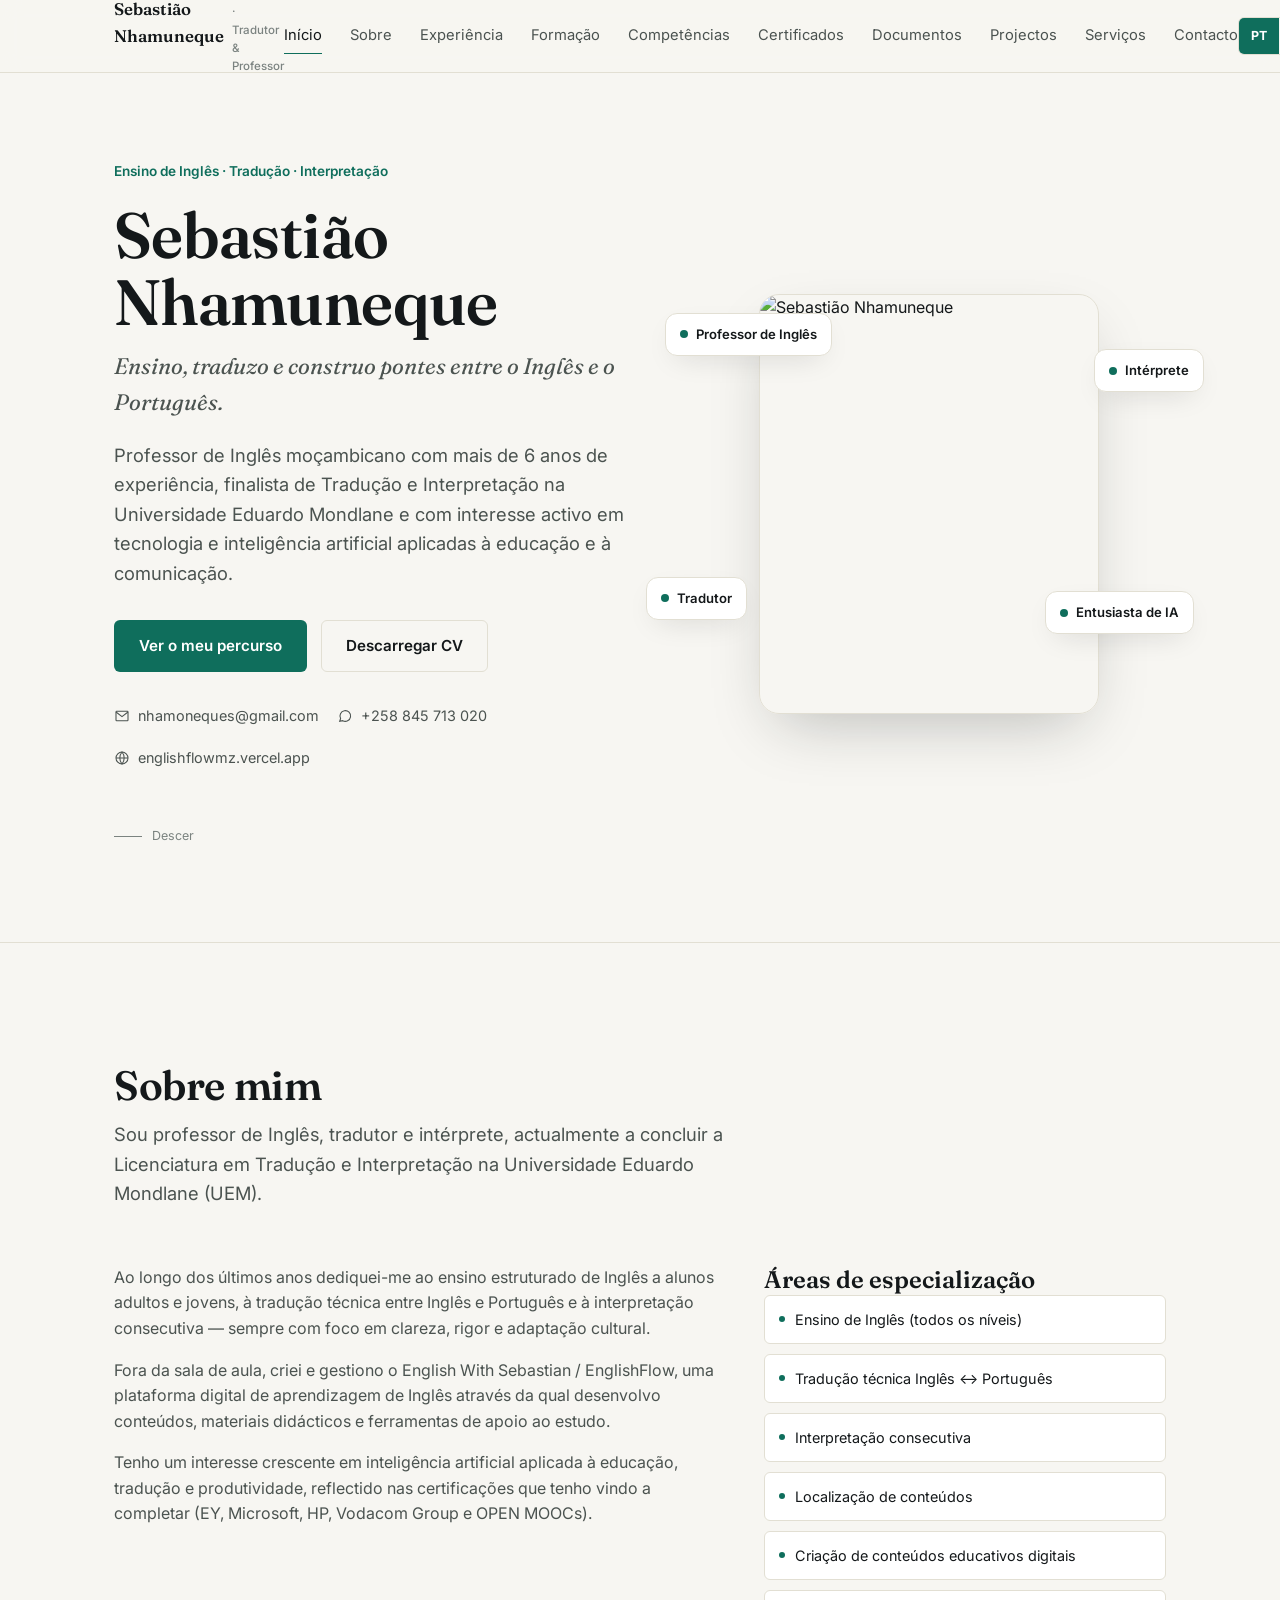
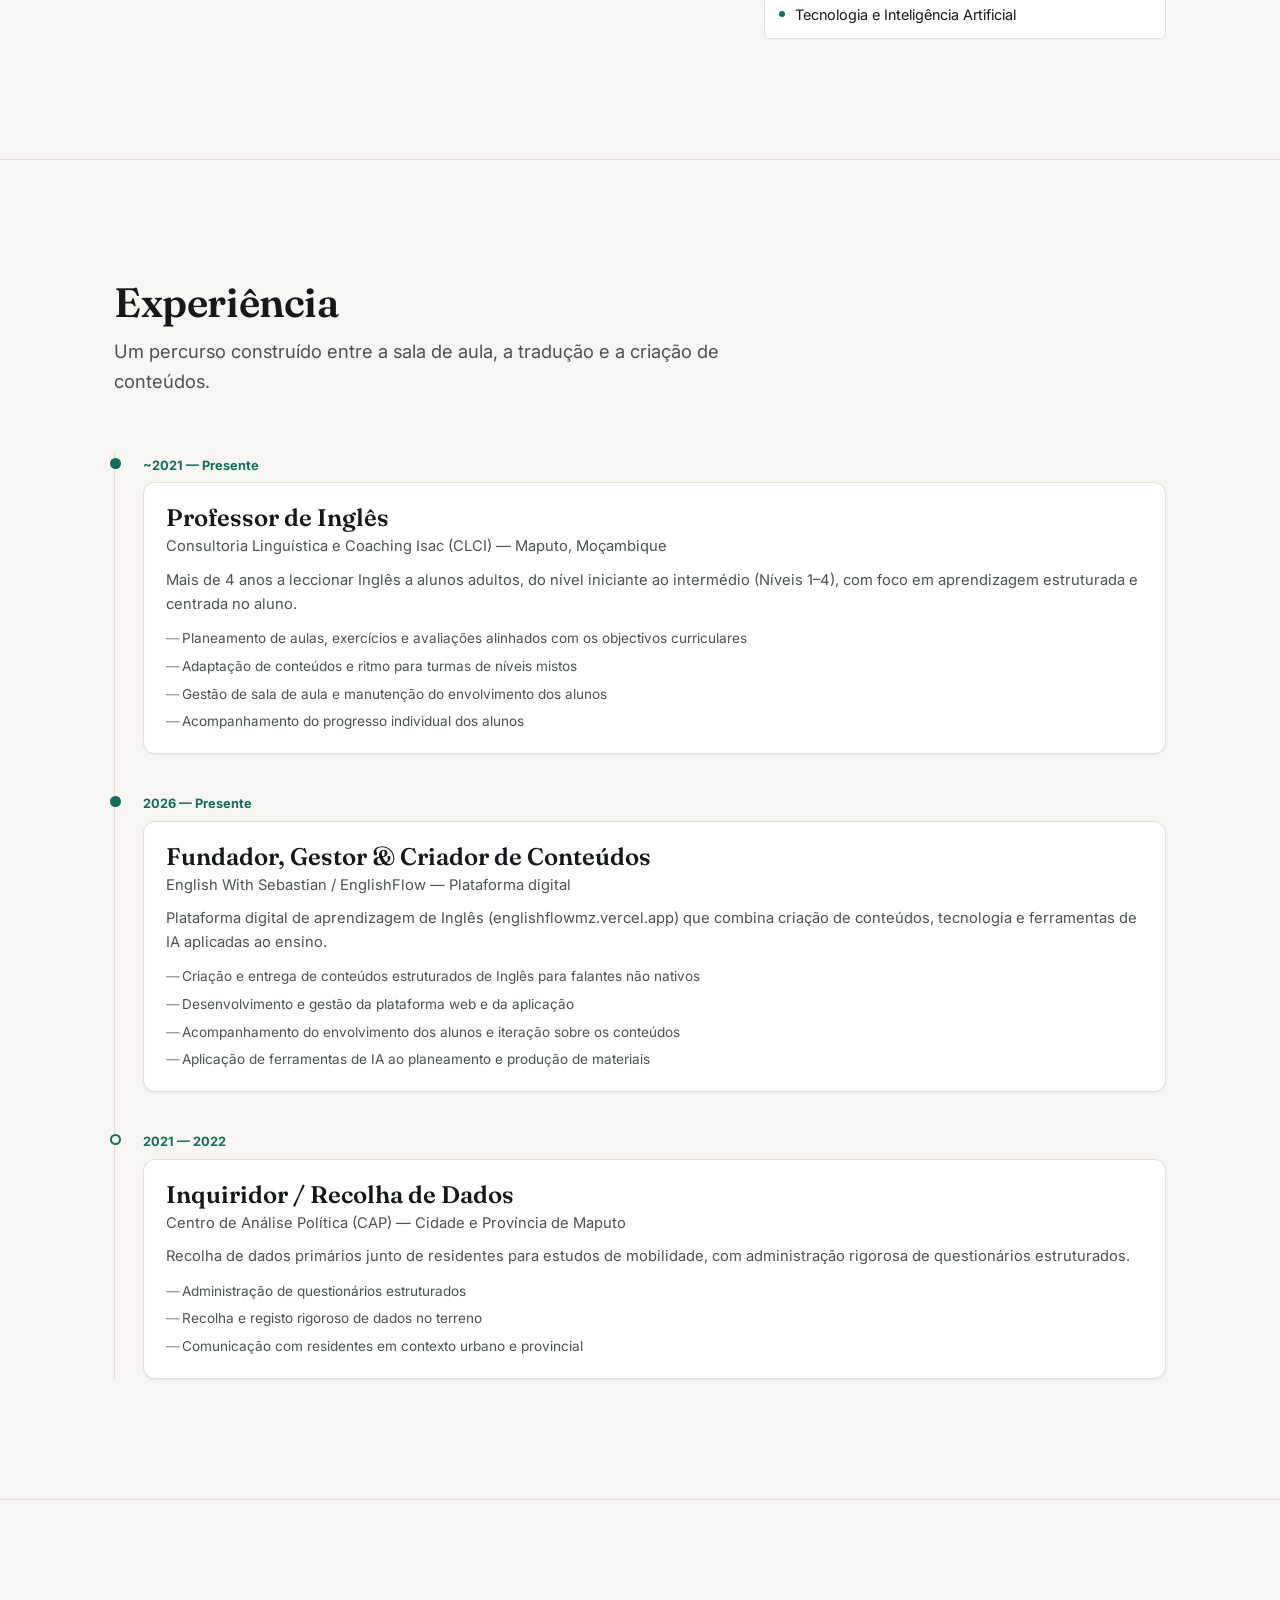
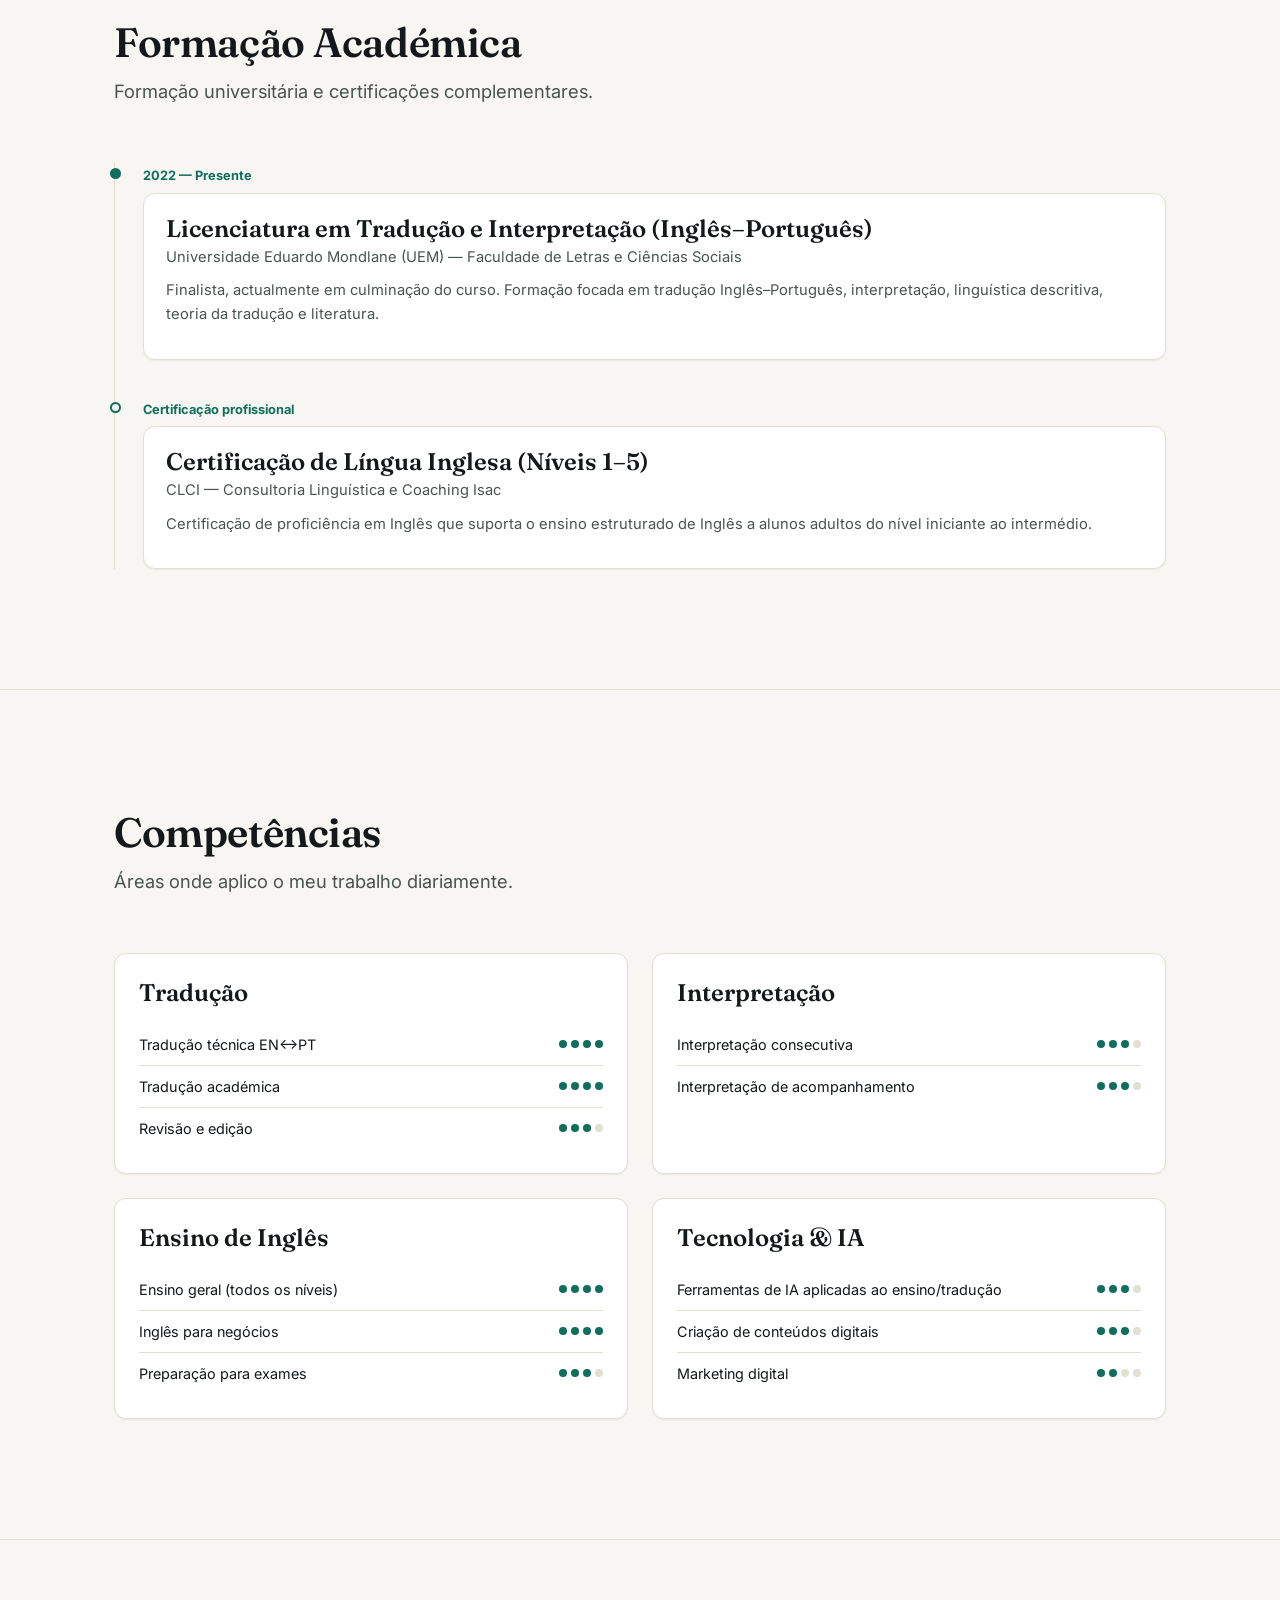
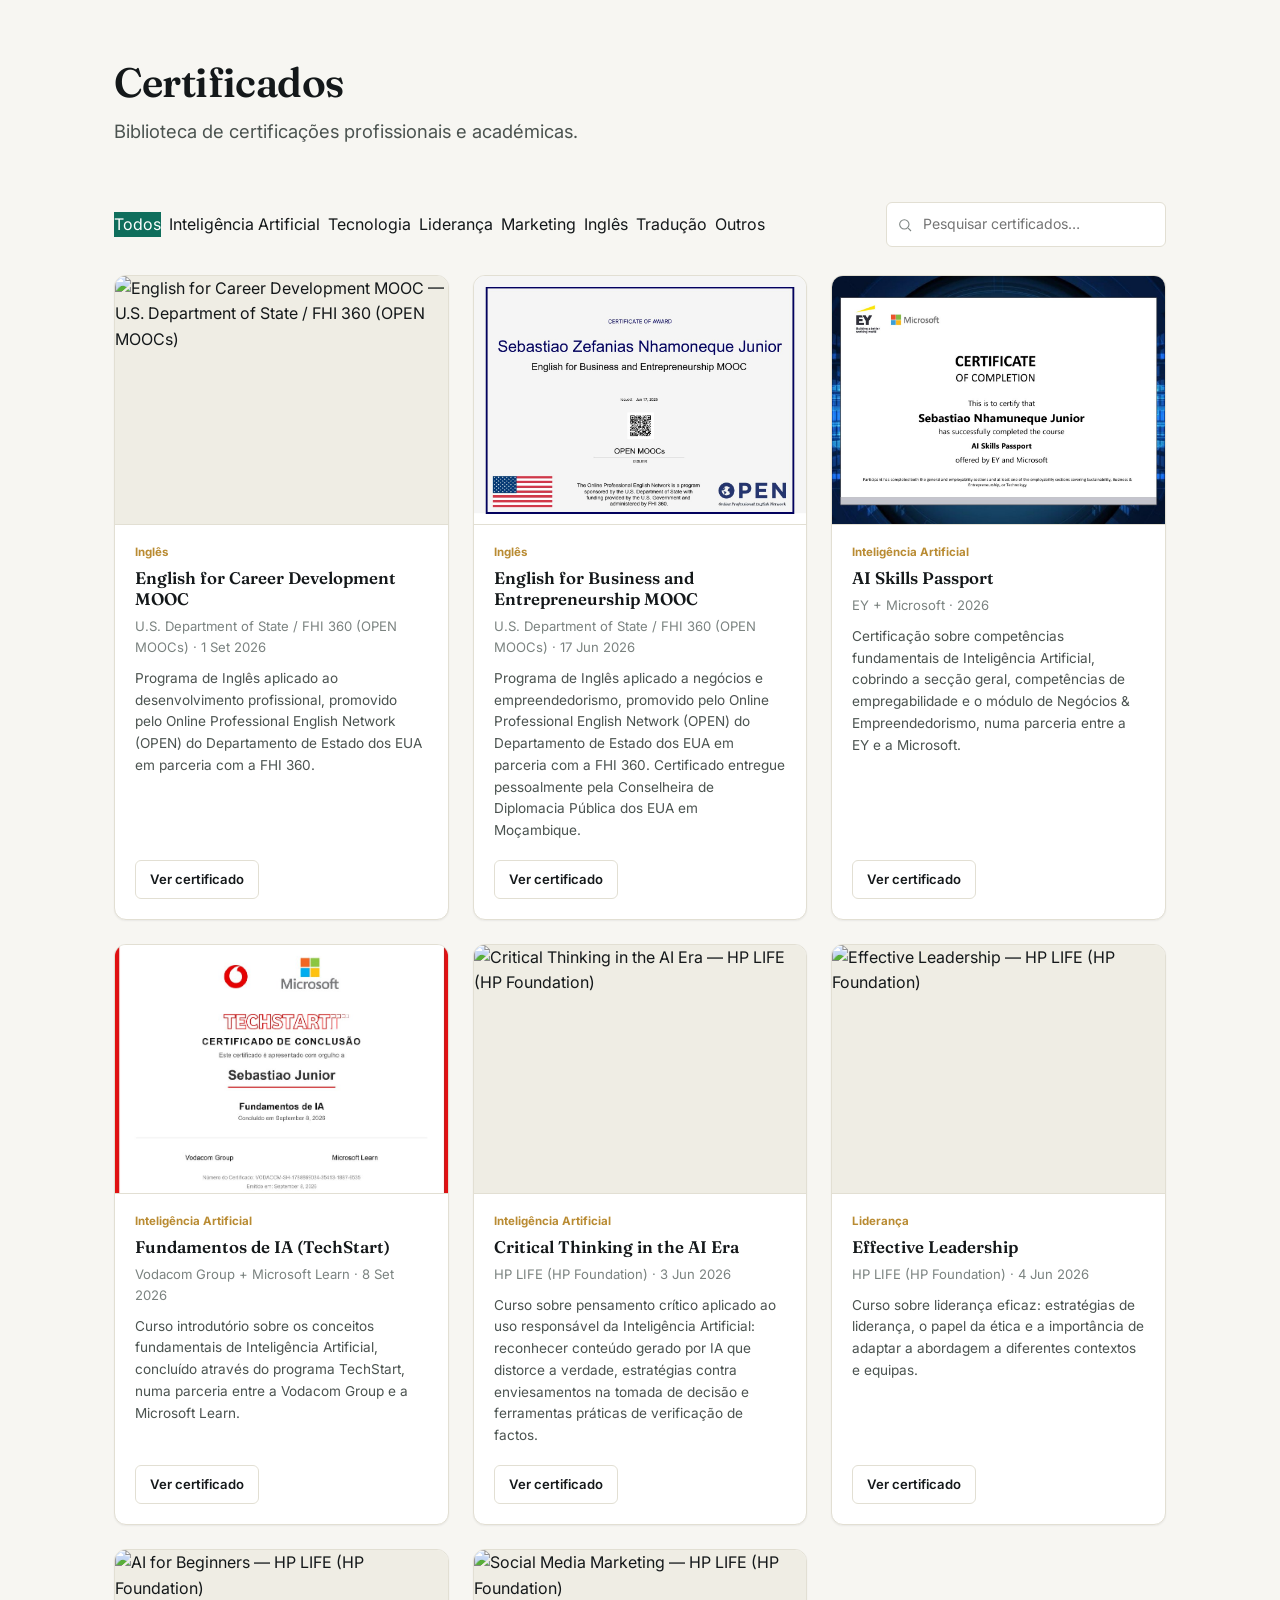
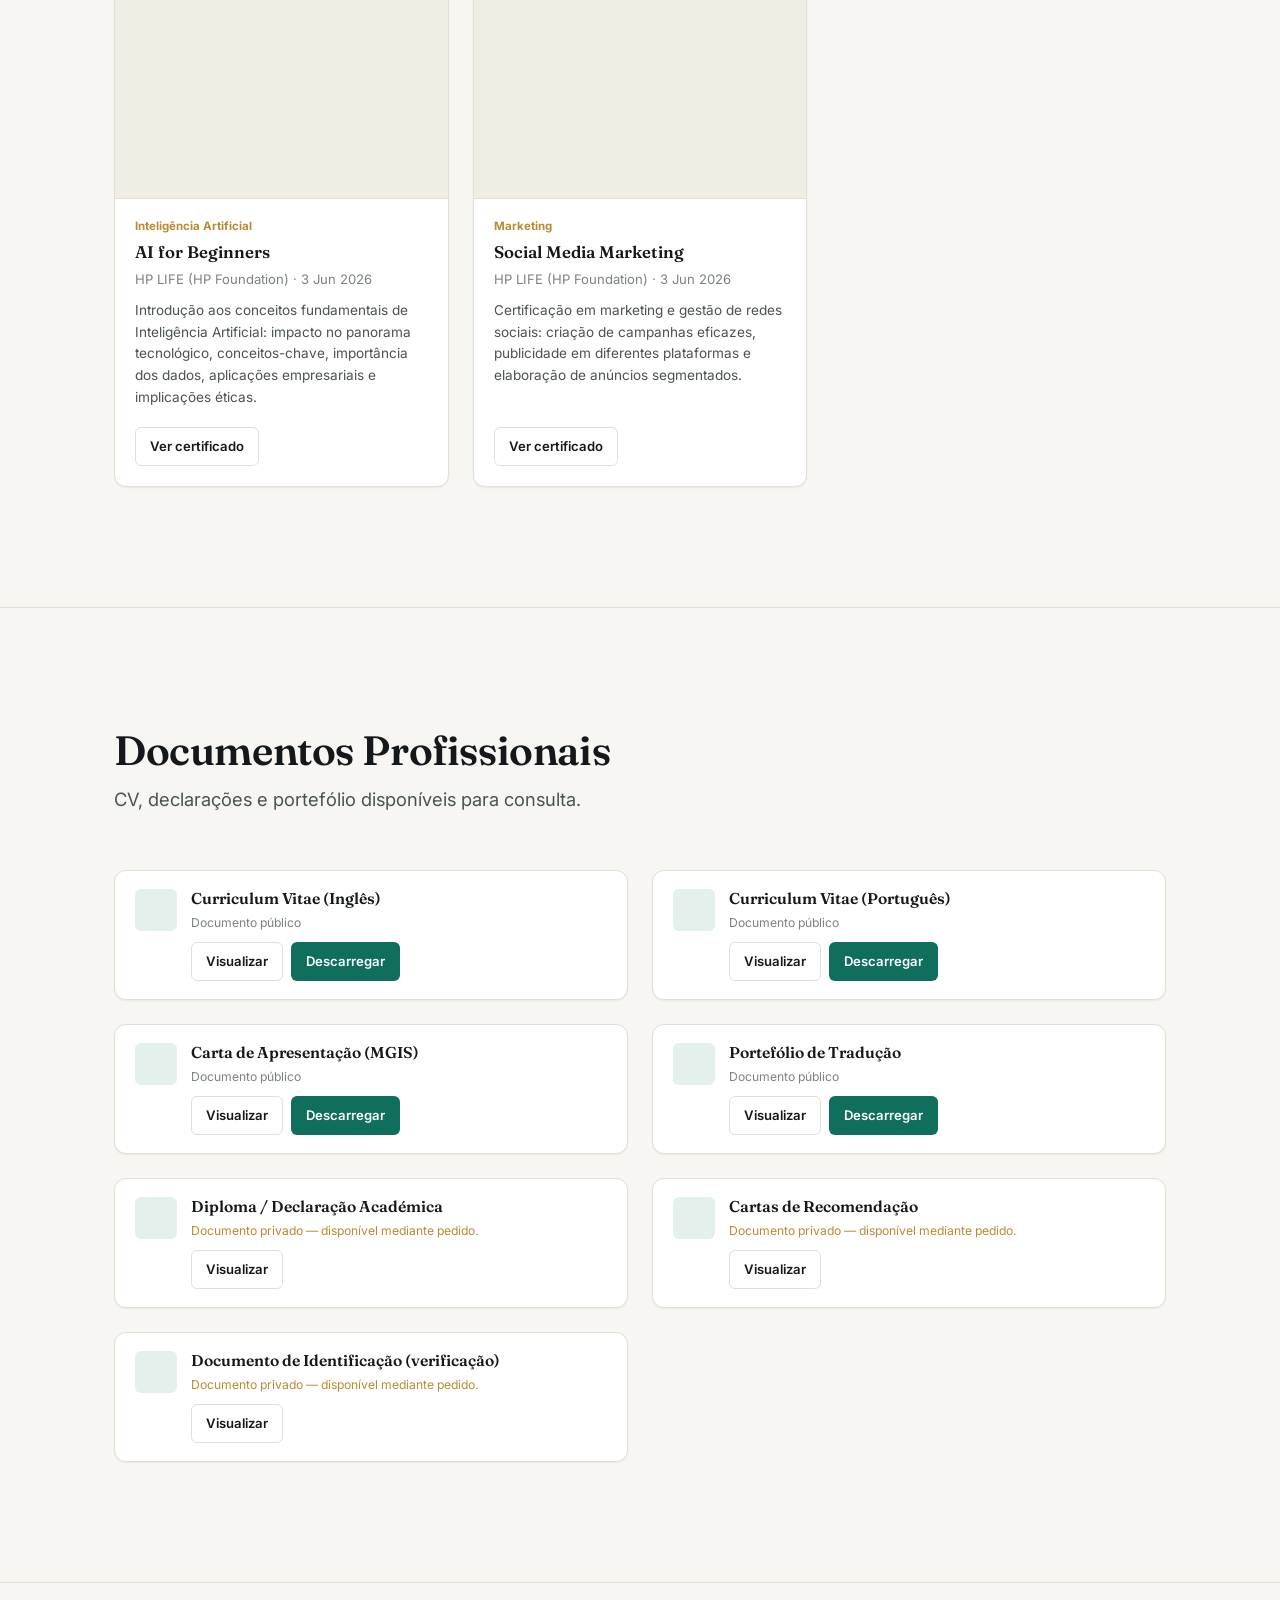
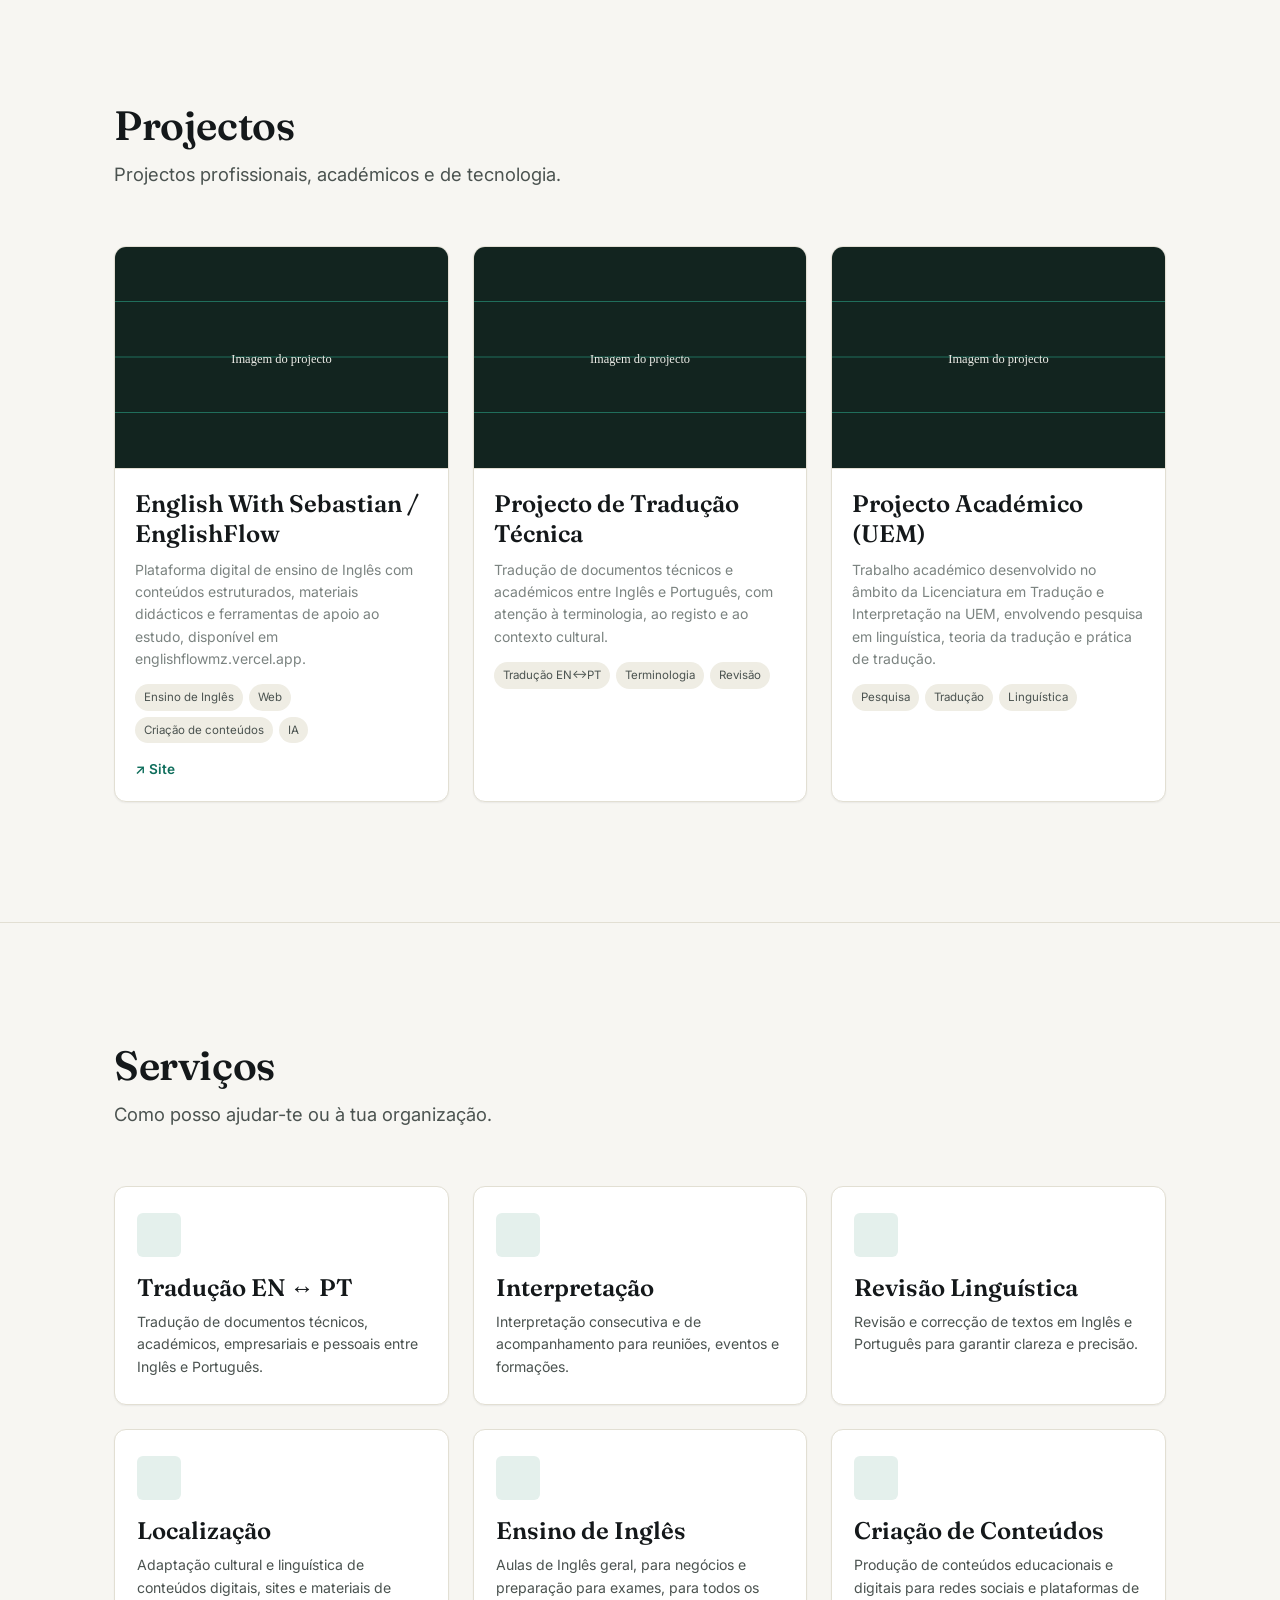
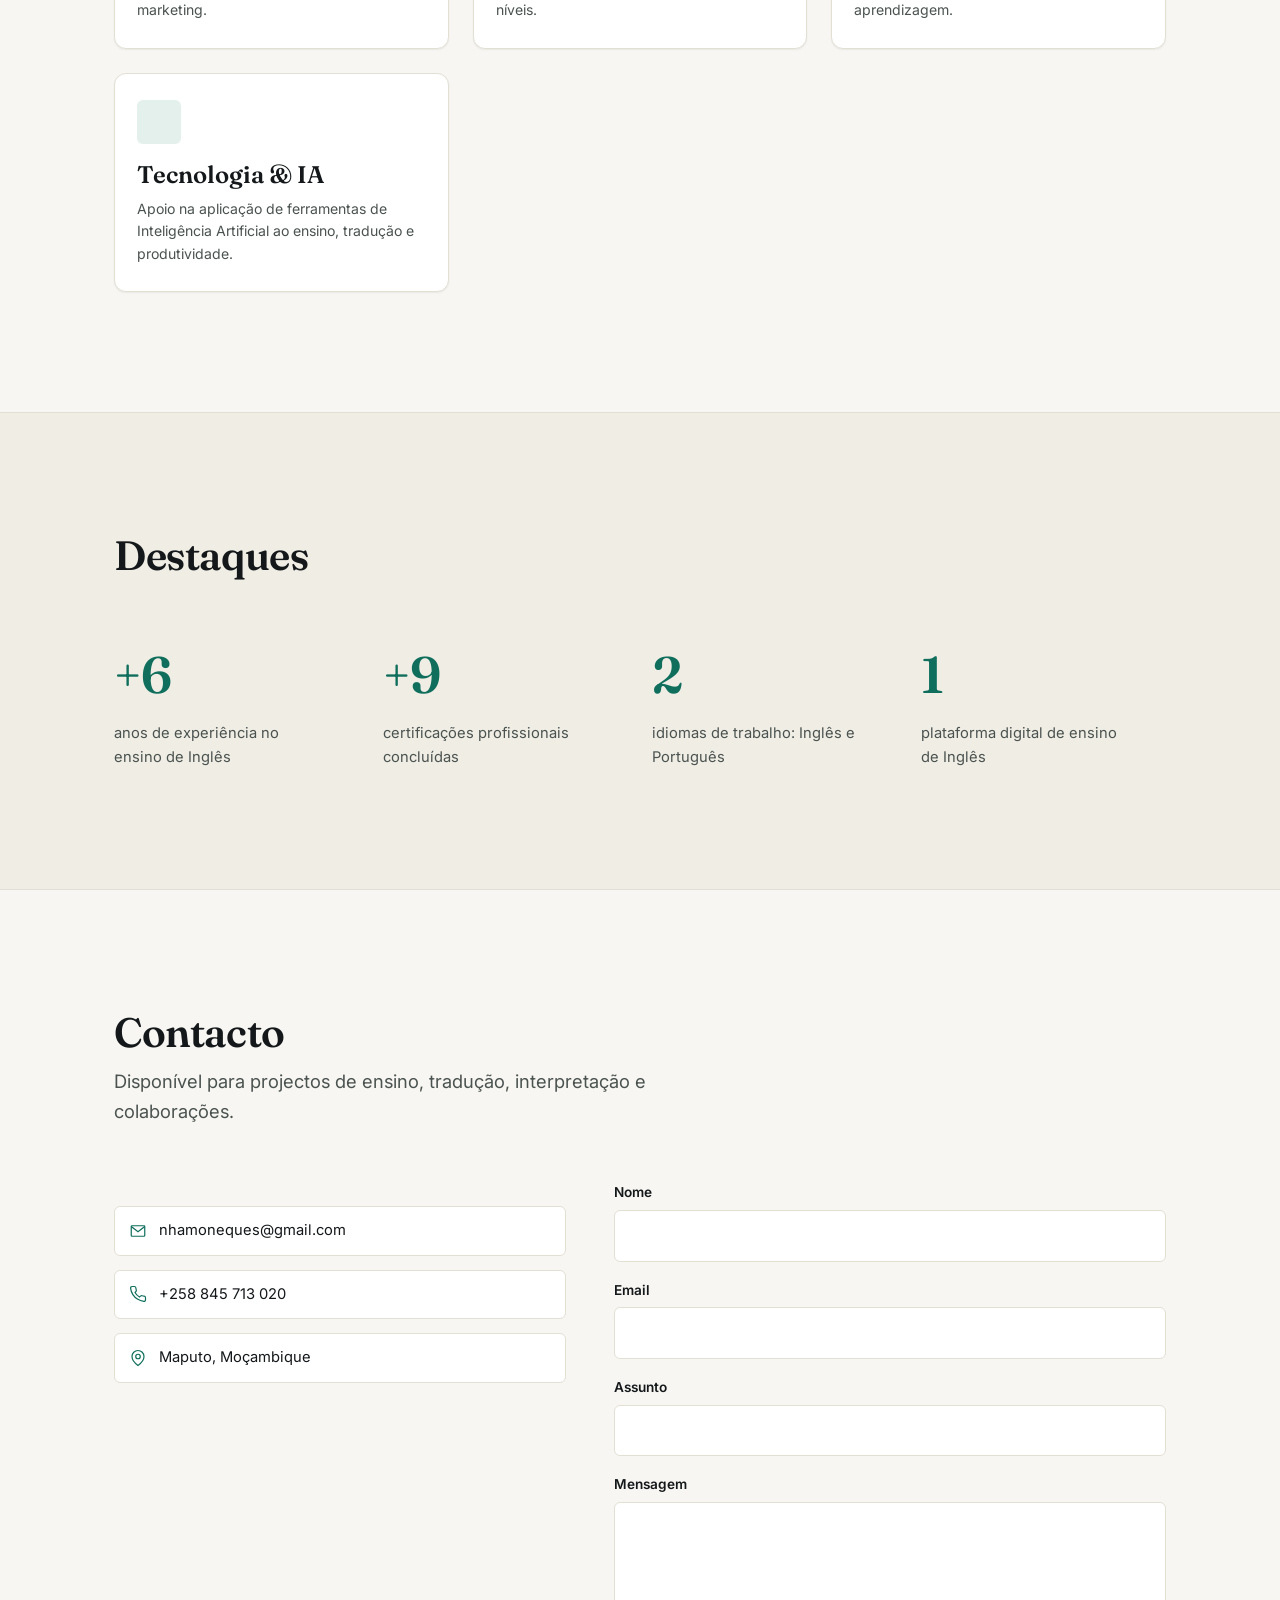
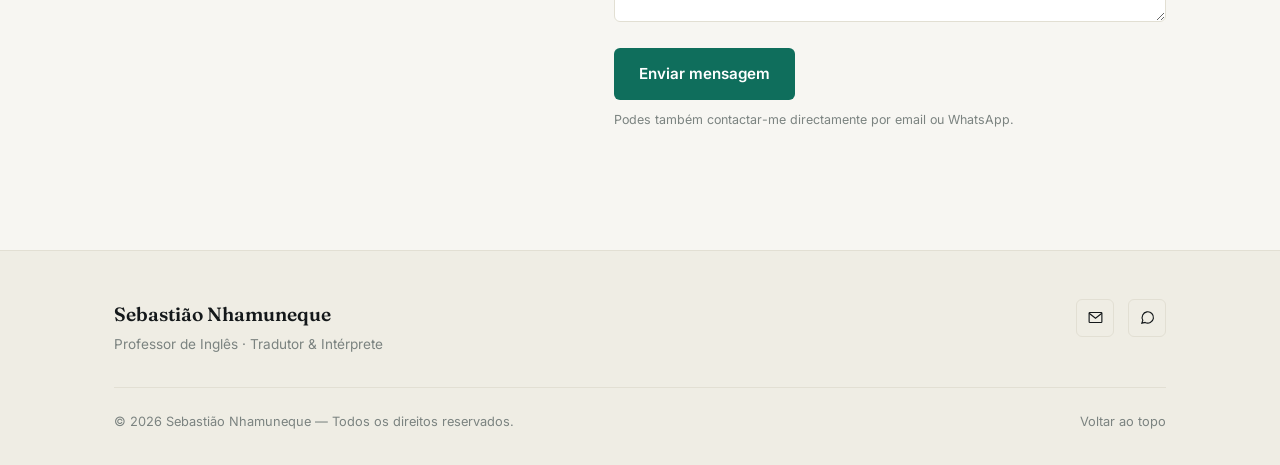
==== commit 3133a400: "Rename deepseek_html_20260914_0e095e.html to index.html" ====
--- a/index.html
+++ b/index.html
@@ -80,10 +80,10 @@
   <section class="hero" id="home">
     <div class="wrap">
       <div class="hero-copy">
-        <span class="hero-eyebrow" data-i18n="hero.eyebrow">Tradução · Interpretação · Ensino de Inglês</span>
+        <span class="hero-eyebrow" data-i18n="hero.eyebrow">Ensino de Inglês · Tradução · Interpretação</span>
         <h1 class="hero-title" data-i18n="hero.title">Sebastião Nhamuneque</h1>
-        <p class="hero-subtitle" data-i18n="hero.subtitle">Traduzo, ensino e construo pontes entre o Inglês e o Português.</p>
-        <p class="hero-intro lead" data-i18n="hero.intro">Finalista de Tradução e Interpretação na Universidade Eduardo Mondlane…</p>
+        <p class="hero-subtitle" data-i18n="hero.subtitle">Ensino, traduzo e construo pontes entre o Inglês e o Português.</p>
+        <p class="hero-intro lead" data-i18n="hero.intro">Professor de Inglês moçambicano com mais de 6 anos de experiência…</p>
 
         <div class="hero-ctas">
           <a href="#experience" class="btn btn-primary" data-i18n="hero.ctaPrimary">Ver o meu percurso</a>
@@ -113,7 +113,7 @@
 
       <div class="hero-visual">
         <div class="hero-photo-frame">
-          <img src="assets/img/placeholder-avatar.svg" alt="Sebastião Nhamuneque" />
+          <img src="assets/img/avatar.jpg" alt="Sebastião Nhamuneque" />
         </div>
         <div id="hero-badges"></div>
       </div>
@@ -124,7 +124,7 @@
     <div class="wrap">
       <div class="section-head">
         <h2 data-i18n="about.title">Sobre mim</h2>
-        <p class="lead" data-i18n="about.lead">Sou tradutor, intérprete e professor de Inglês…</p>
+        <p class="lead" data-i18n="about.lead">Sou professor de Inglês, tradutor e intérprete…</p>
       </div>
 
       <div class="about-grid">
@@ -293,7 +293,7 @@
     <div class="footer-top">
       <div>
         <div class="footer-brand">Sebastião Nhamuneque</div>
-        <div class="footer-role" data-i18n="footer.role">Tradutor &amp; Intérprete · Professor de Inglês</div>
+        <div class="footer-role" data-i18n="footer.role">Professor de Inglês · Tradutor &amp; Intérprete</div>
       </div>
       <div class="footer-social">
         <a href="mailto:nhamoneques@gmail.com" aria-label="Email">
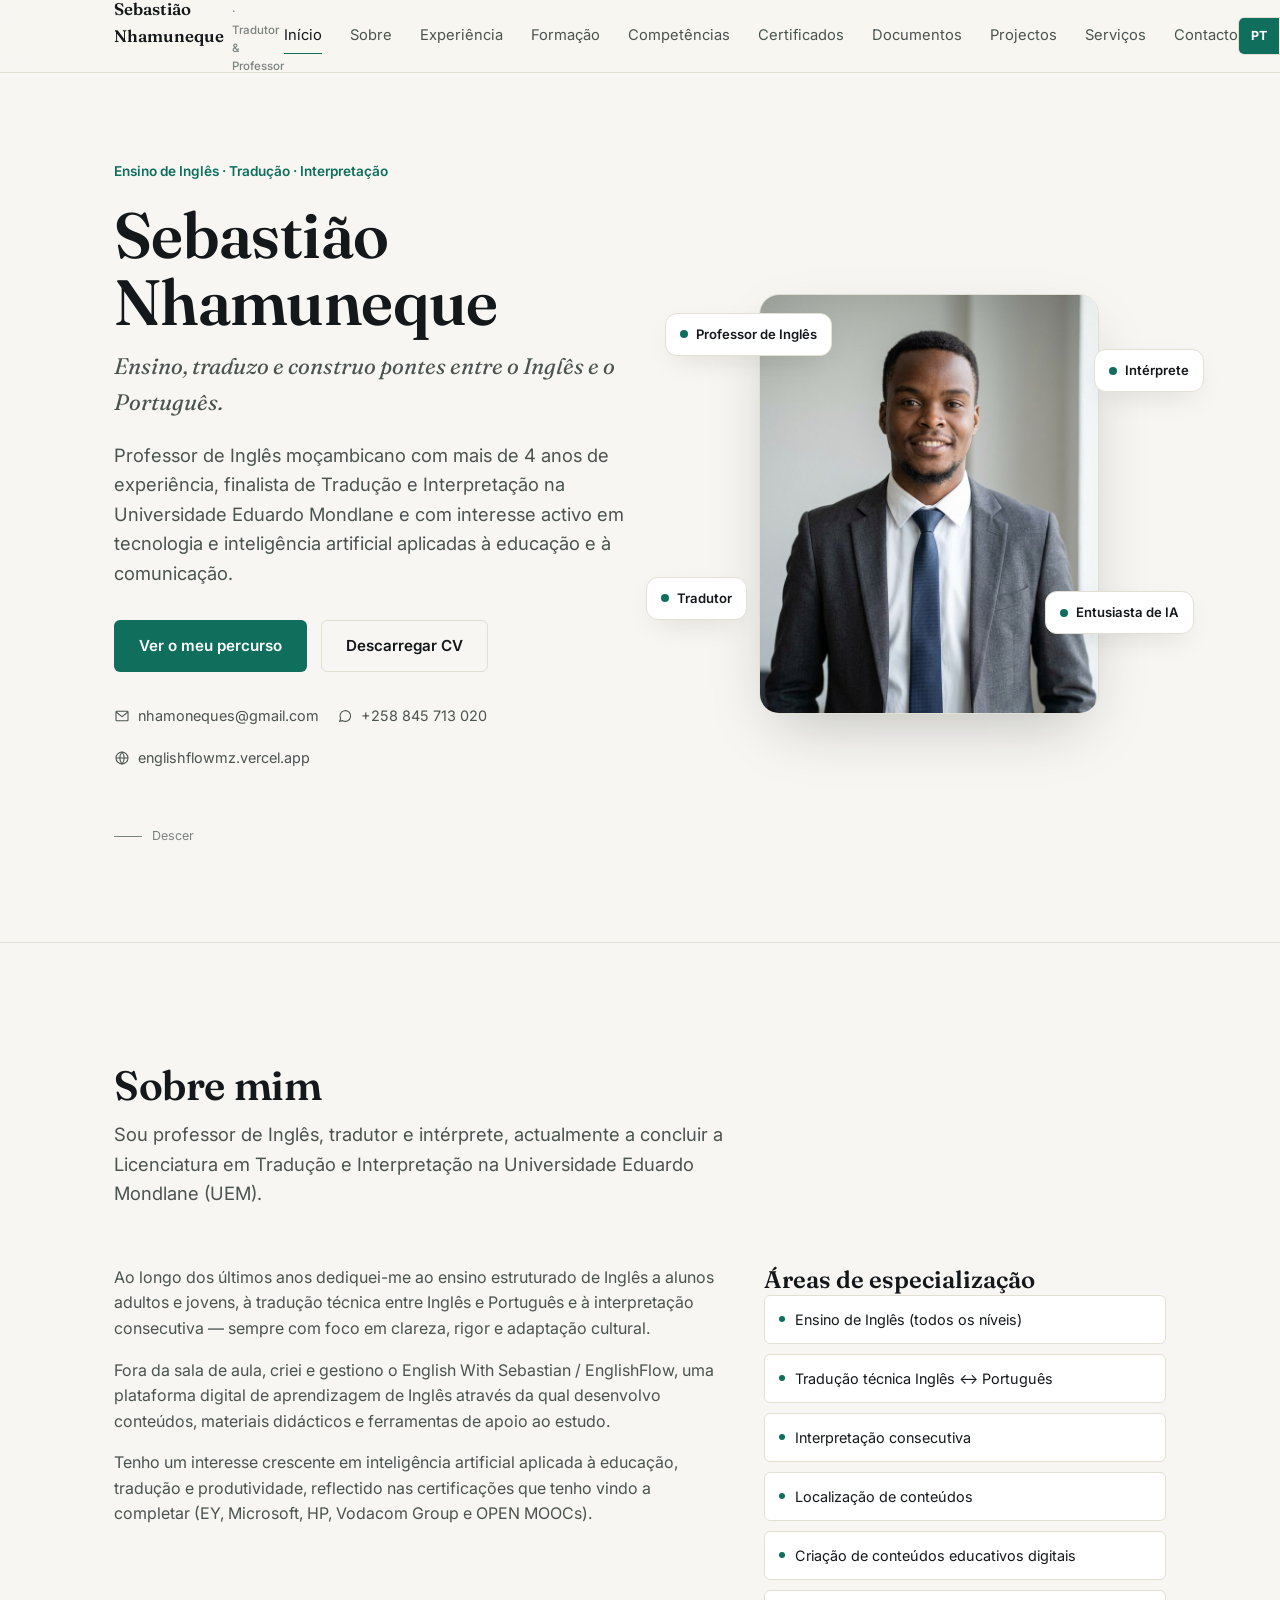
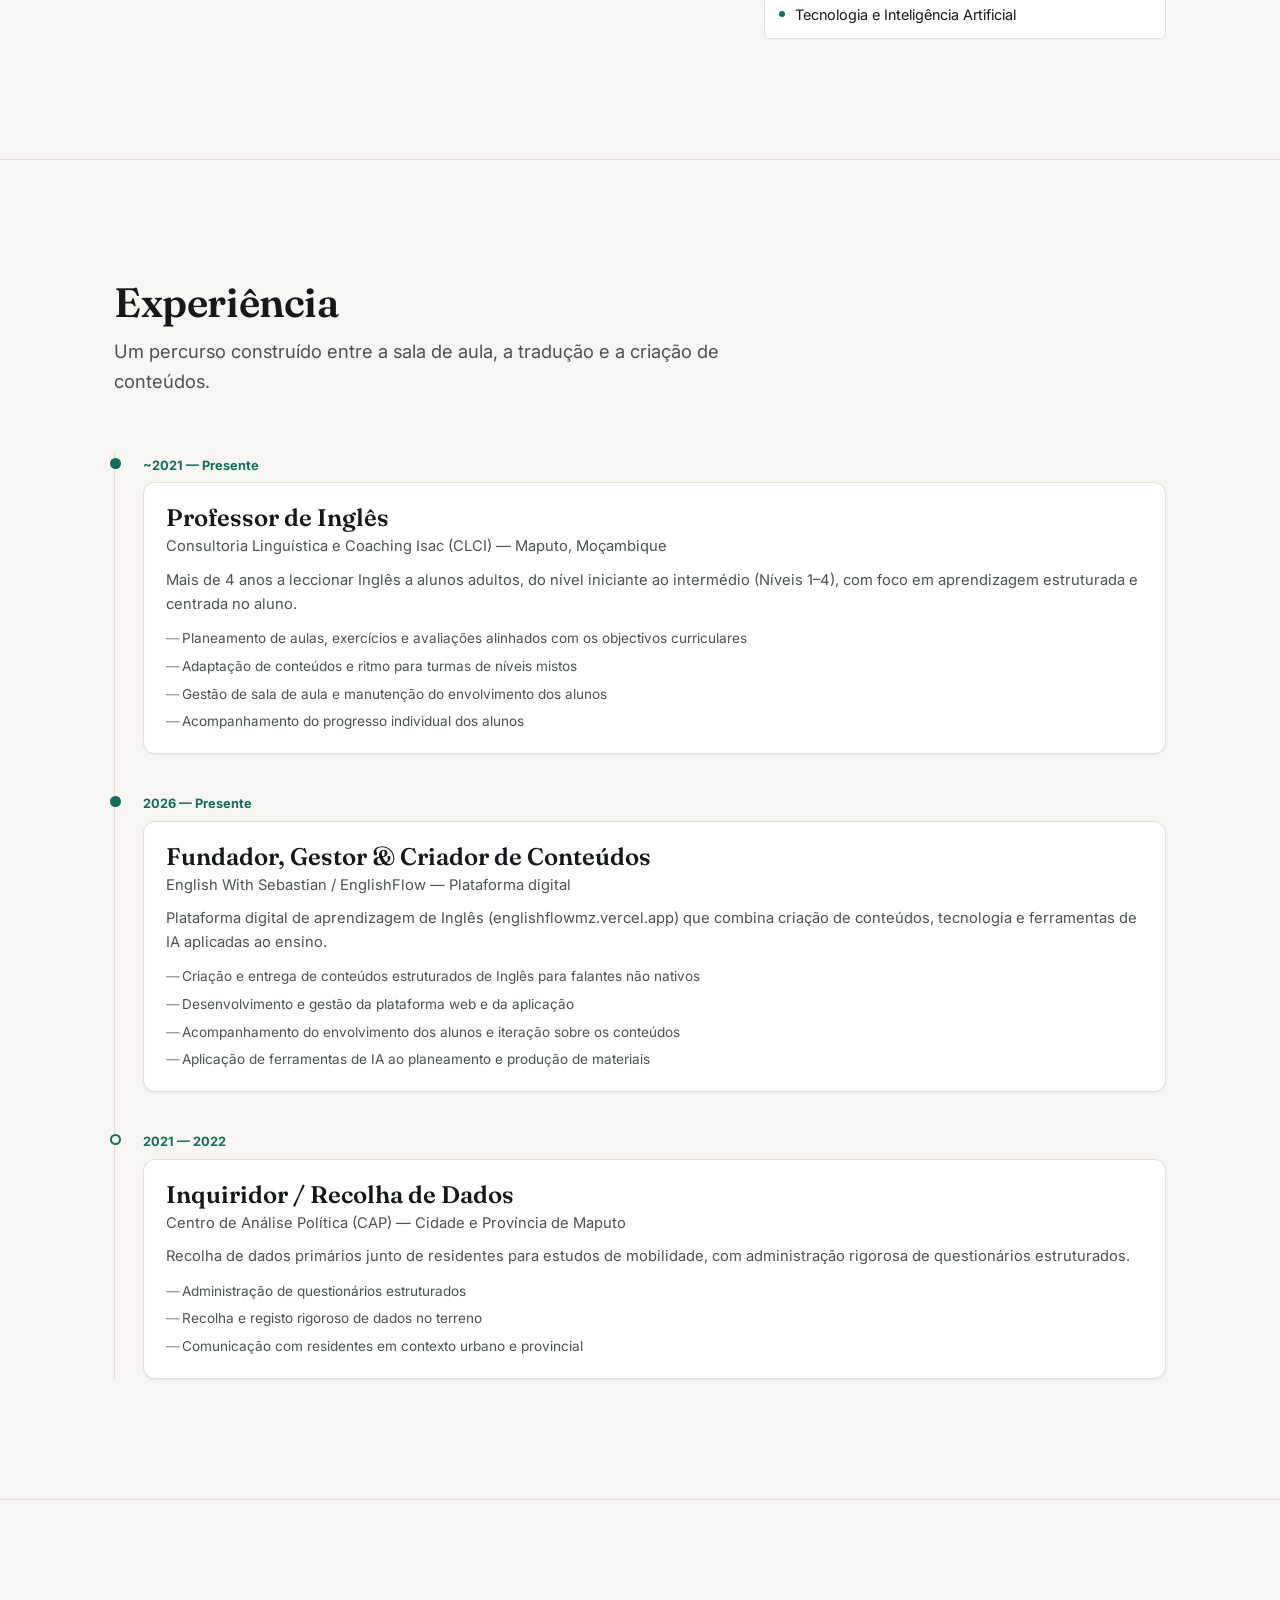
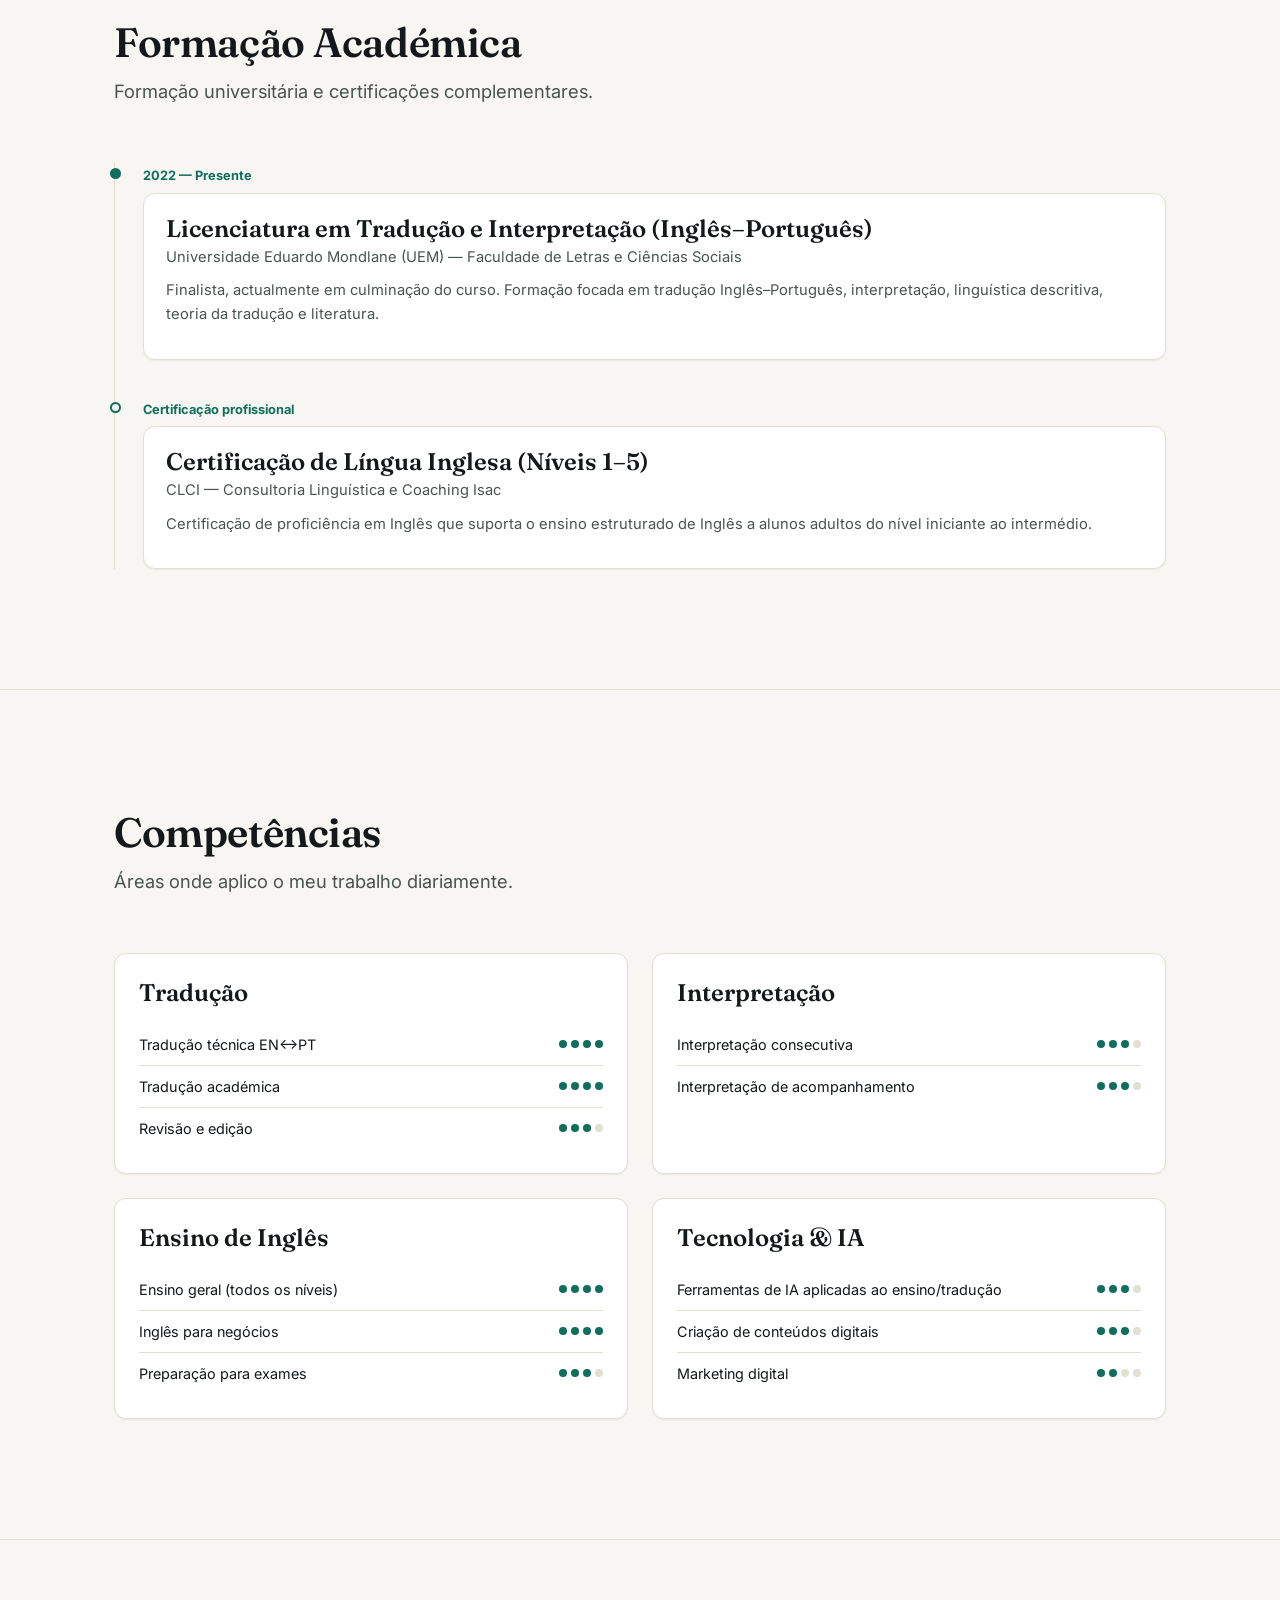
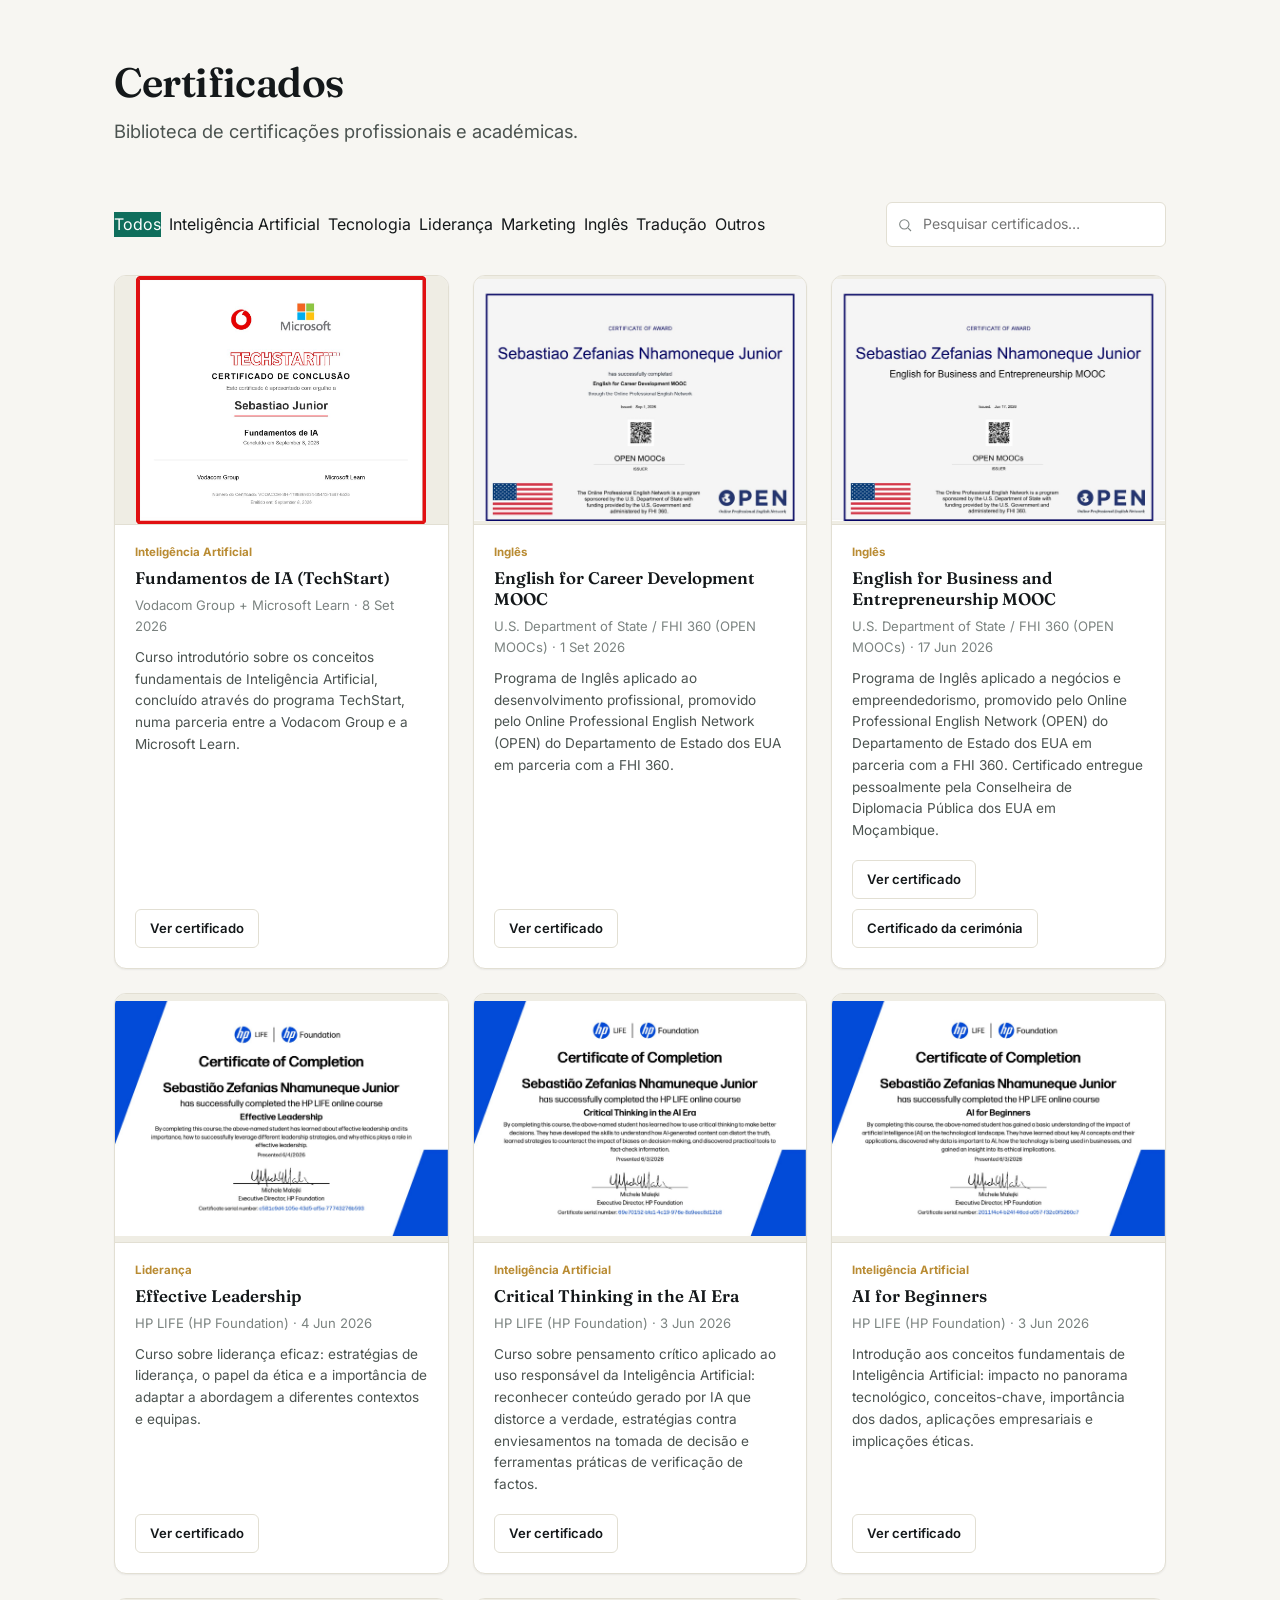
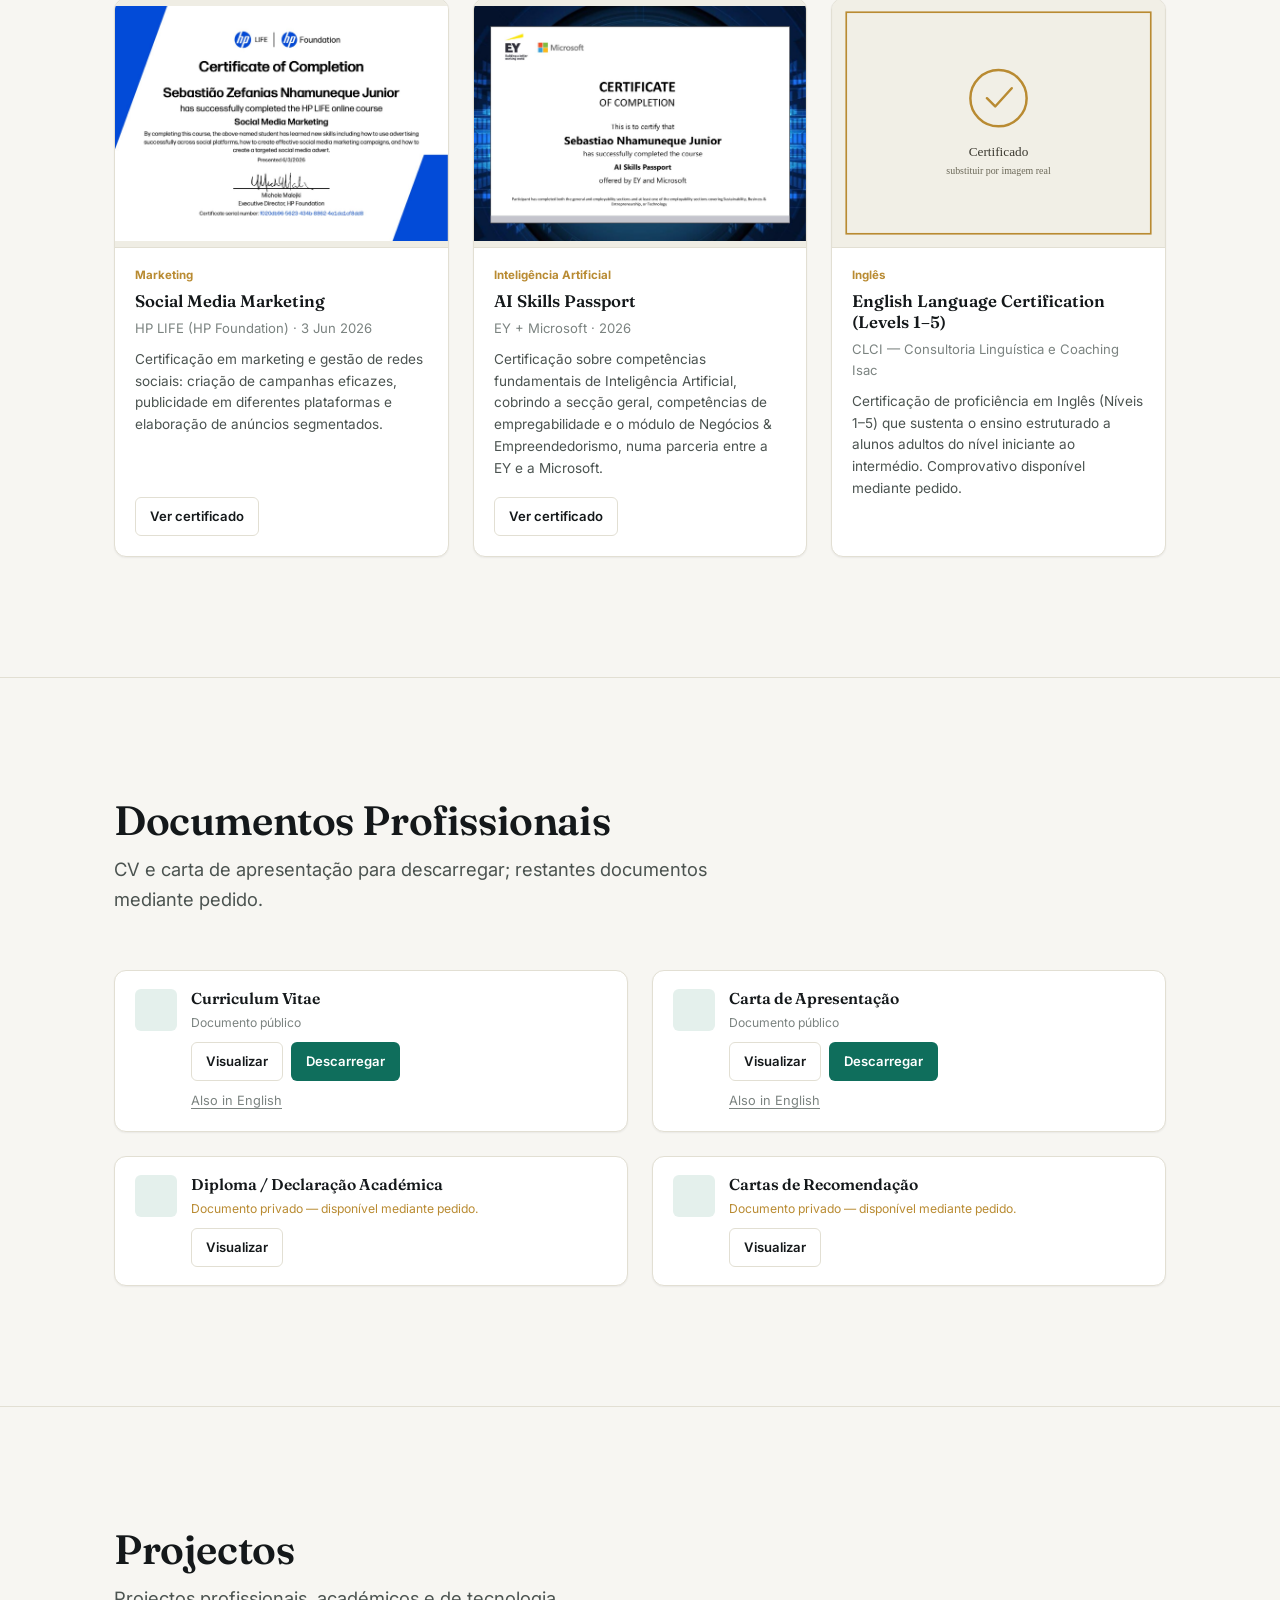
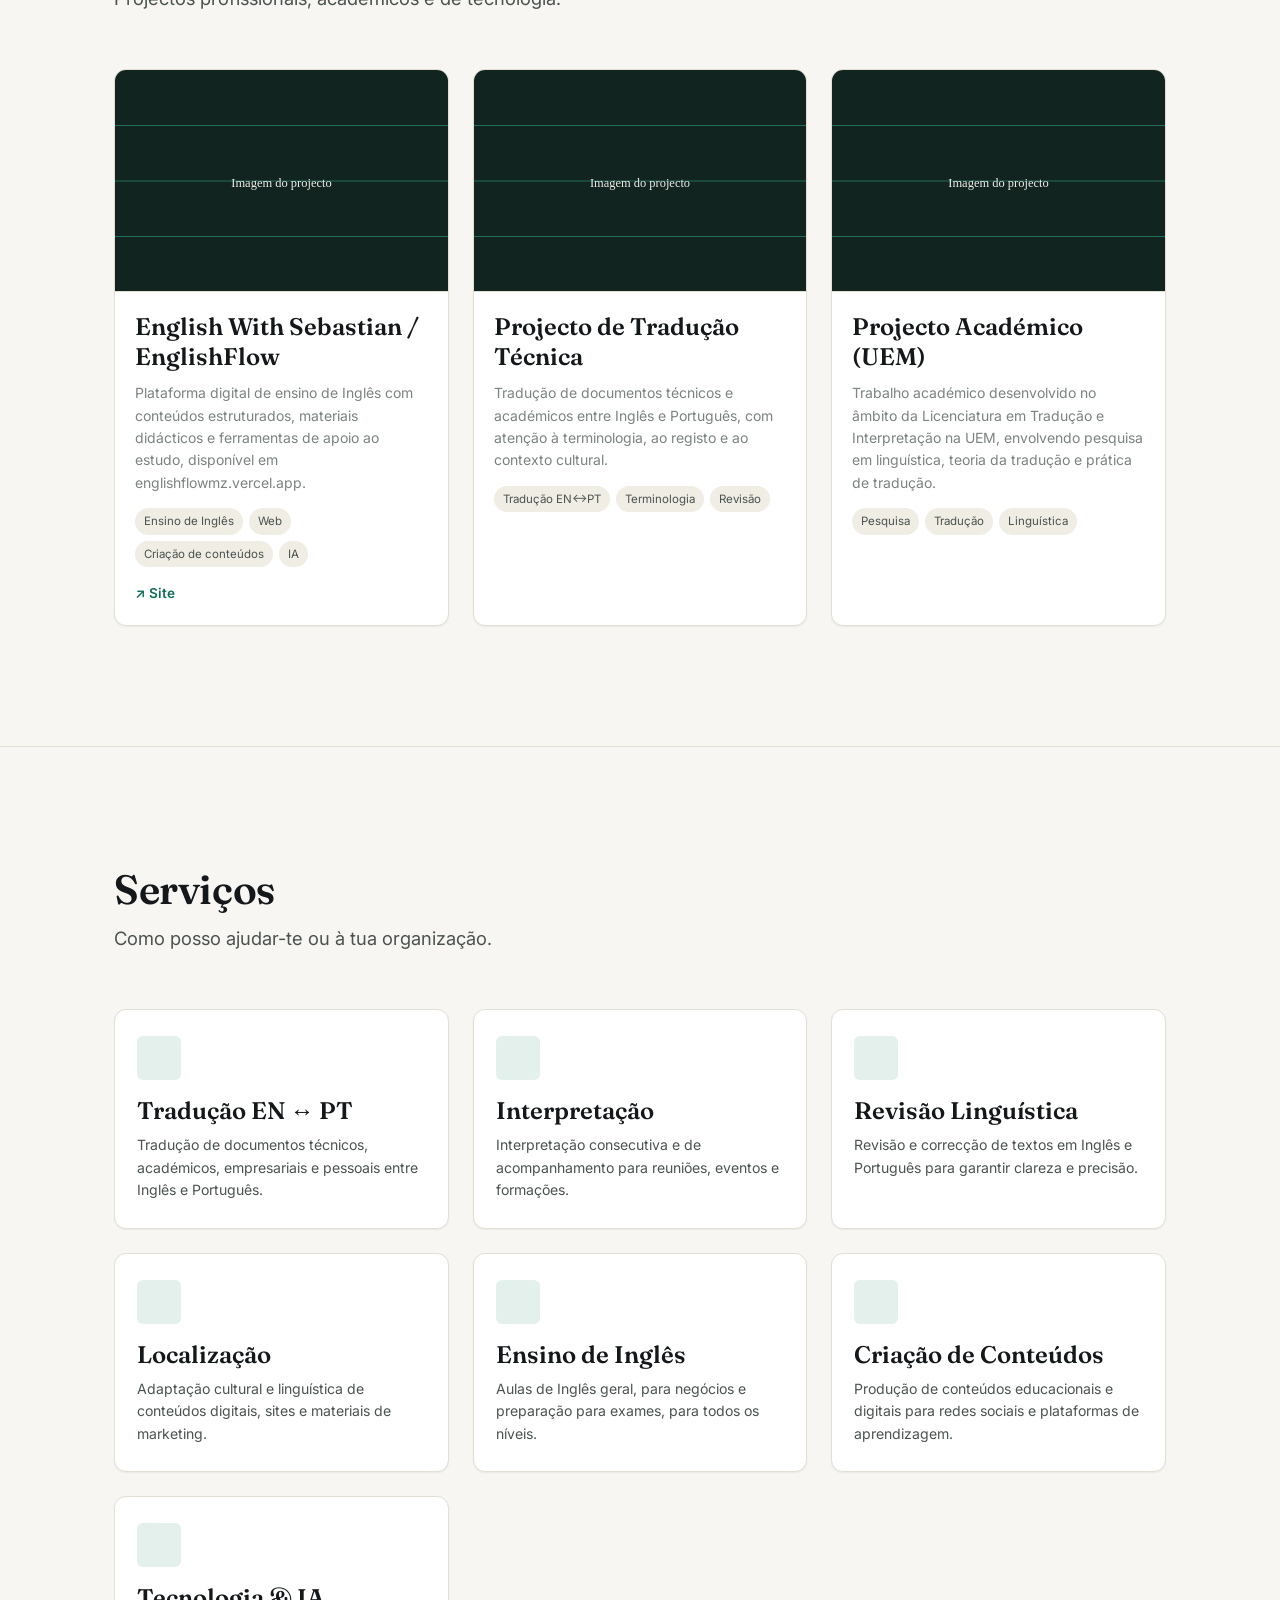
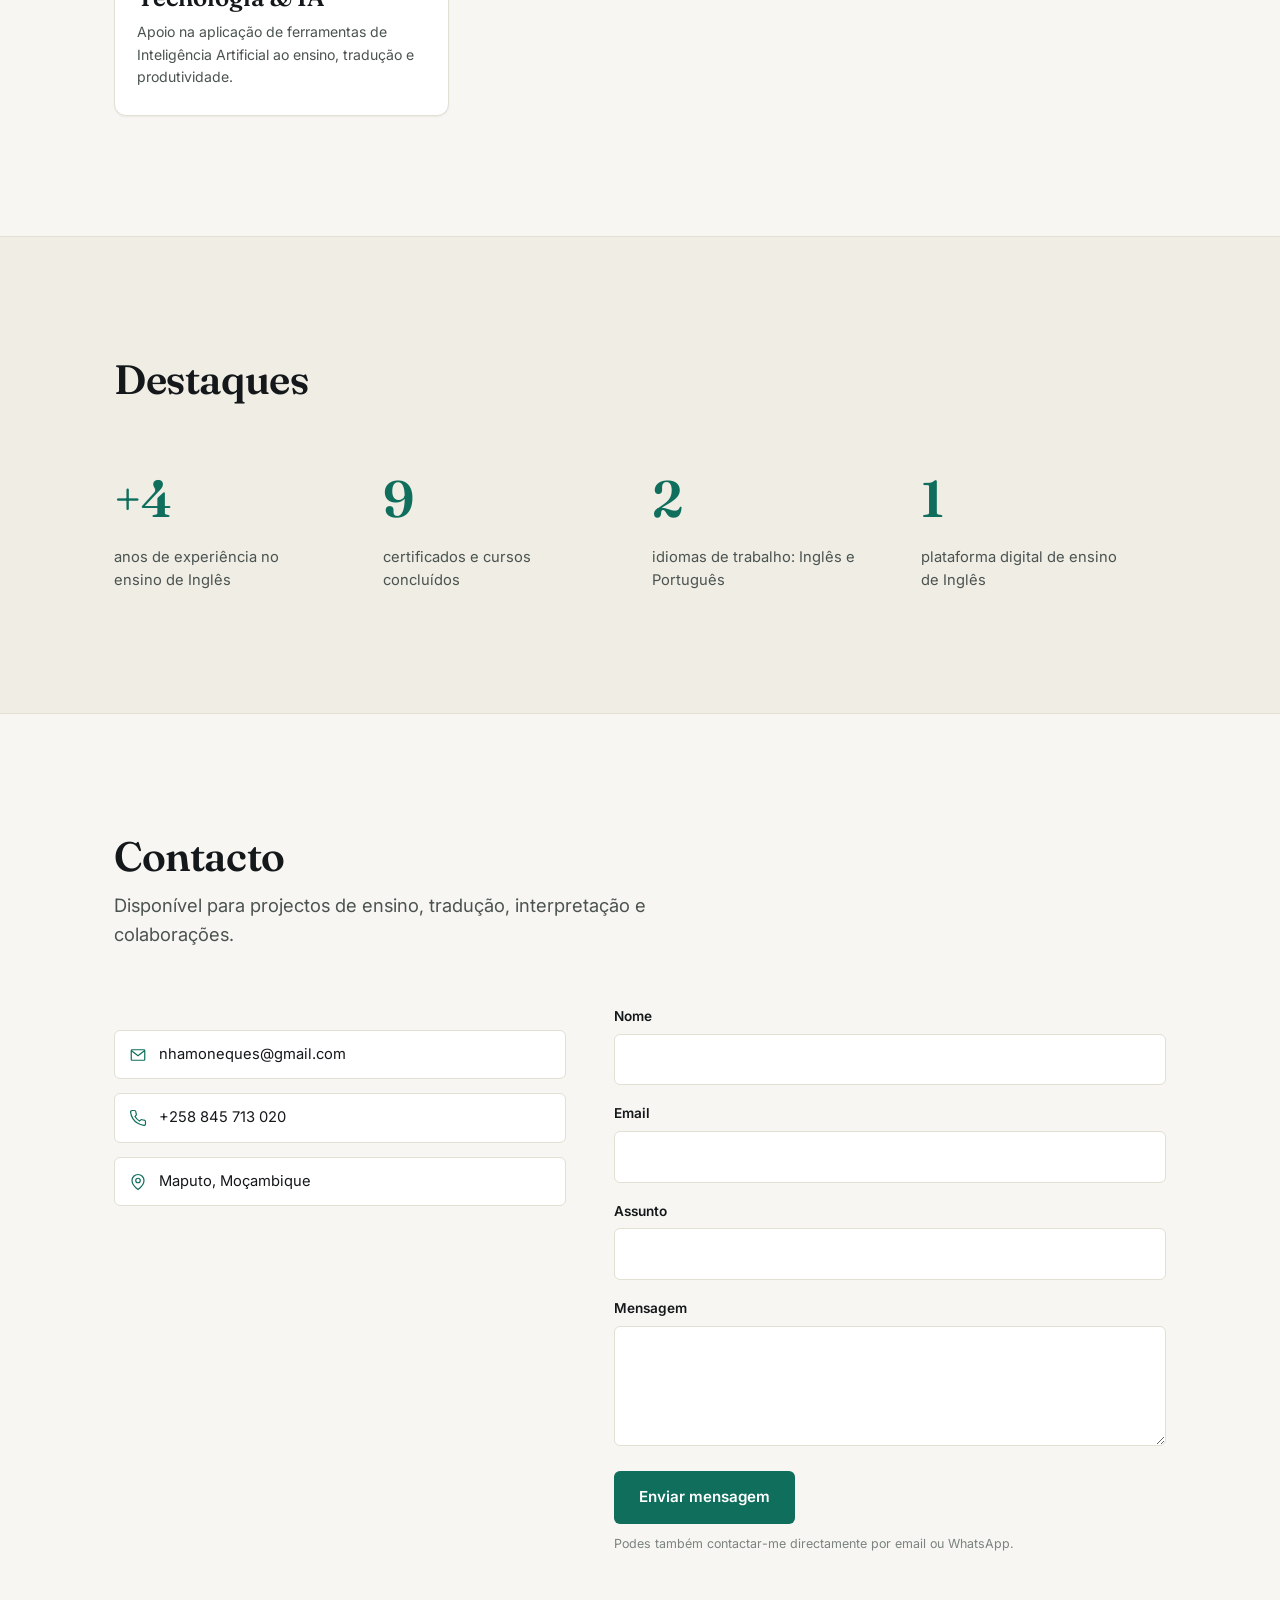
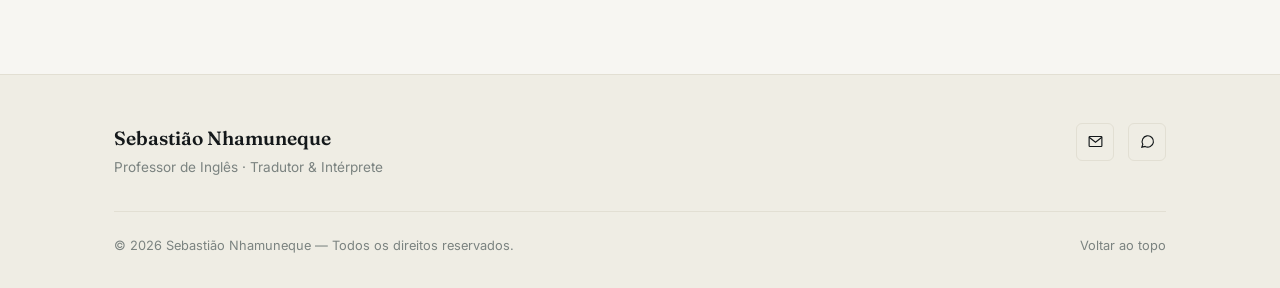
==== commit ce8ba5cf: "Add files via upload" ====
--- a/index.html
+++ b/index.html
@@ -6,7 +6,7 @@
 <title>Sebastião Nhamuneque</title>
 <meta name="description" content="Portefólio profissional de Sebastião Zefanias Nhamuneque Junior." />
 <meta property="og:type" content="website" />
-<link rel="icon" href="favicon.svg" type="image/svg+xml" />
+<link rel="icon" type="image/svg+xml" href="data:image/svg+xml,%3Csvg xmlns='http://www.w3.org/2000/svg' viewBox='0 0 100 100'%3E%3Crect width='100' height='100' rx='22' fill='%230F6E5C'/%3E%3Ctext x='50' y='68' font-family='Georgia,serif' font-size='52' font-weight='600' fill='%23FFFFFF' text-anchor='middle'%3ESN%3C/text%3E%3C/svg%3E" />
 
 <link rel="preconnect" href="https://fonts.googleapis.com" />
 <link rel="preconnect" href="https://fonts.gstatic.com" crossorigin />
@@ -17,7 +17,7 @@
 <link rel="stylesheet" href="components.css" />
 </head>
 <body>
-<a class="skip-link" href="#main">Skip to content</a>
+<a class="skip-link" href="#main" data-i18n="nav.skip">Saltar para o conteúdo</a>
 
 <div class="scroll-progress" id="scroll-progress"></div>
 
@@ -87,7 +87,7 @@
 
         <div class="hero-ctas">
           <a href="#experience" class="btn btn-primary" data-i18n="hero.ctaPrimary">Ver o meu percurso</a>
-          <a href="#documents" class="btn btn-ghost" data-i18n="hero.ctaSecondary">Descarregar CV</a>
+          <a href="assets/docs/cv-pt.pdf" download id="hero-cv-btn" class="btn btn-ghost" data-i18n="hero.ctaSecondary">Descarregar CV</a>
         </div>
 
         <div class="hero-links">
@@ -113,7 +113,7 @@
 
       <div class="hero-visual">
         <div class="hero-photo-frame">
-          <img src="assets/img/avatar.jpg" alt="Sebastião Nhamuneque" />
+          <img src="assets/img/avatar.jpg" alt="Sebastião Nhamuneque" width="720" height="868" onerror="this.onerror=null;this.src='assets/img/placeholder-avatar.svg'" />
         </div>
         <div id="hero-badges"></div>
       </div>
--- a/components.css
+++ b/components.css
@@ -311,7 +311,7 @@
 
 .cert-card { overflow: hidden; display: flex; flex-direction: column; }
 .cert-thumb { aspect-ratio: 4/3; overflow: hidden; border-bottom: 1px solid var(--line); background: var(--bg-sunken); }
-.cert-thumb img { width: 100%; height: 100%; object-fit: cover; }
+.cert-thumb img { width: 100%; height: 100%; object-fit: contain; }
 .cert-body { padding: 18px 20px 20px; display: flex; flex-direction: column; gap: 6px; flex: 1; }
 .cert-cat { font-size: 0.72rem; font-weight: 700; color: var(--gold); }
 .cert-body h3 { font-size: 1.05rem; }
@@ -337,6 +337,8 @@
 .doc-visibility[data-visibility="private"] { color: var(--gold); }
 .doc-visibility[data-visibility="public"] { color: var(--ink-faint); }
 .doc-actions { display: flex; gap: 8px; flex-wrap: wrap; }
+.doc-alt { display: inline-block; margin-top: 10px; font-size: 0.8rem; color: var(--ink-faint); text-decoration: underline; text-underline-offset: 3px; }
+.doc-alt:hover { color: var(--accent); }
 
 /* ===================================================================
    PROJECTS
@@ -403,6 +405,8 @@
 .form-note { font-size: 0.78rem; color: var(--ink-faint); margin-top: 10px; }
 .form-status { font-size: 0.88rem; margin-top: 12px; display: none; }
 .form-status.show { display: block; }
+.form-status[data-kind="ok"] { color: var(--accent); }
+.form-status[data-kind="error"] { color: #b3261e; }
 
 /* ===================================================================
    FOOTER
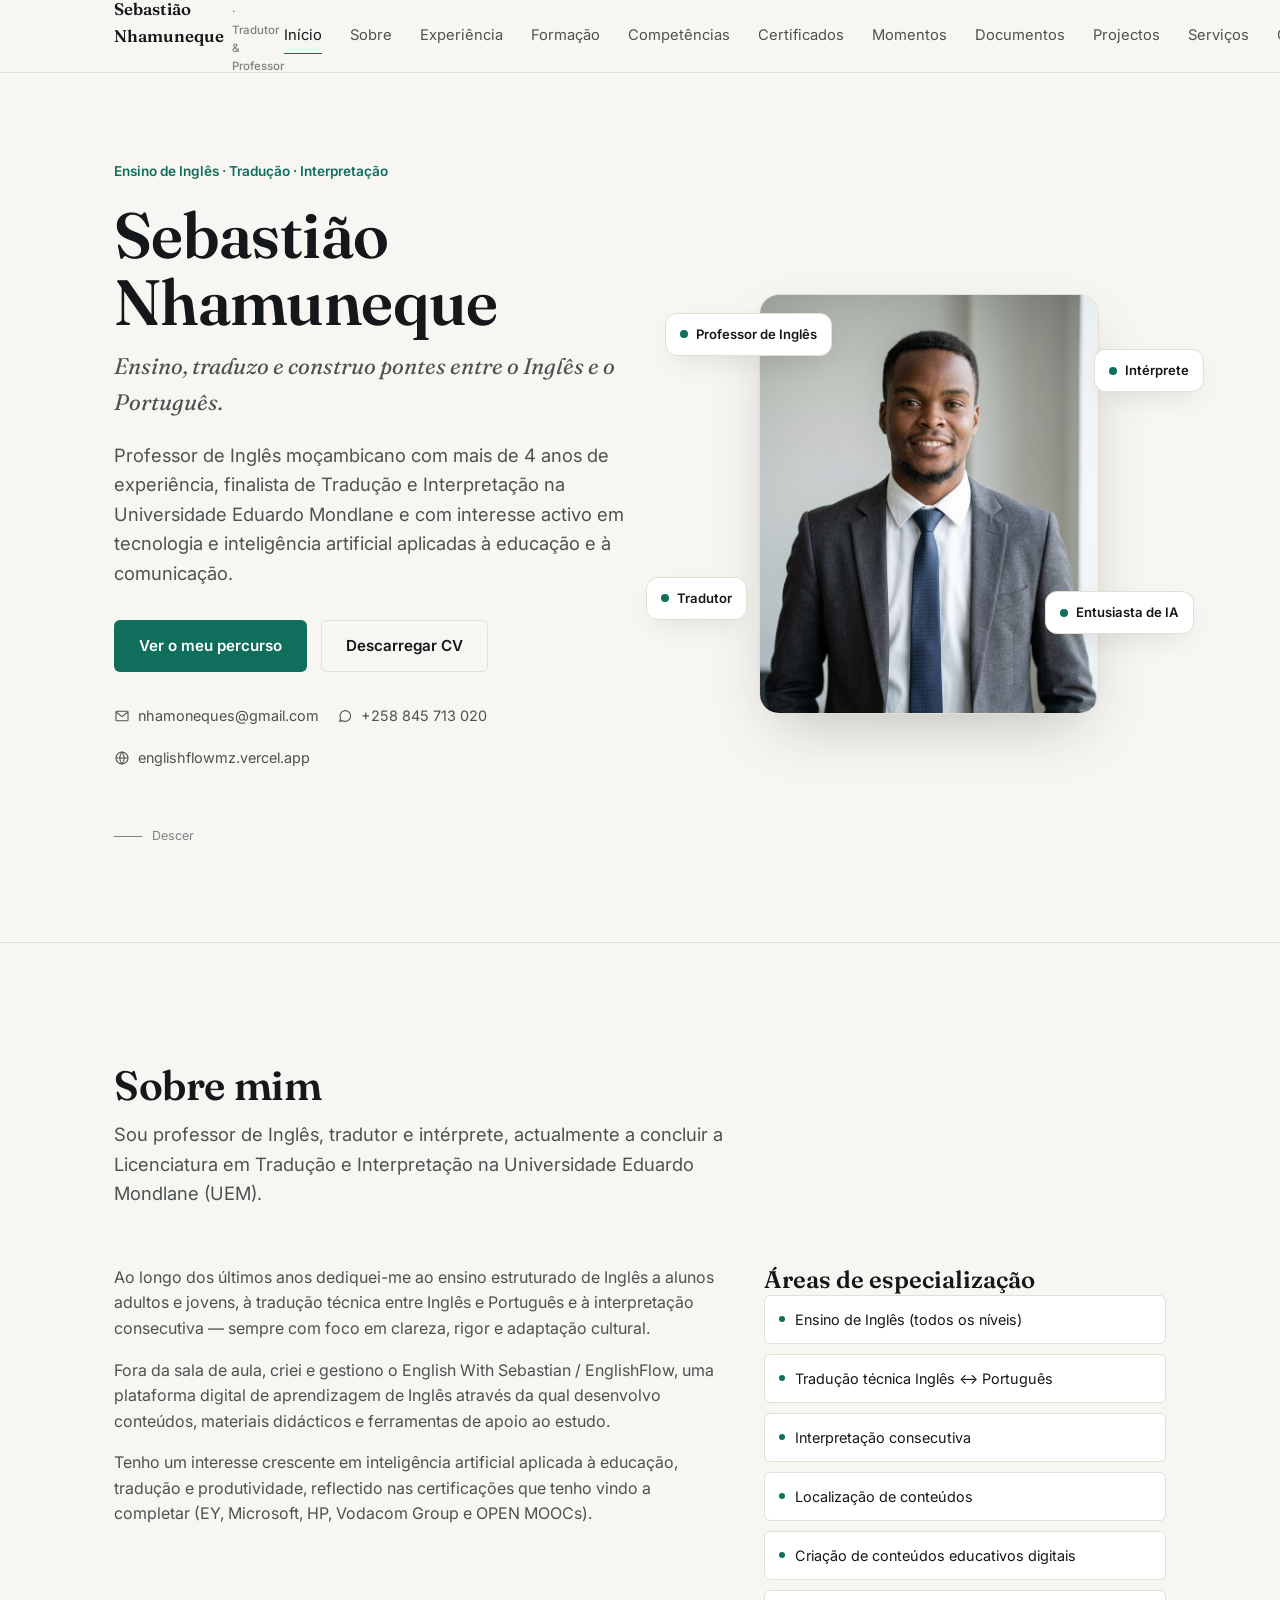
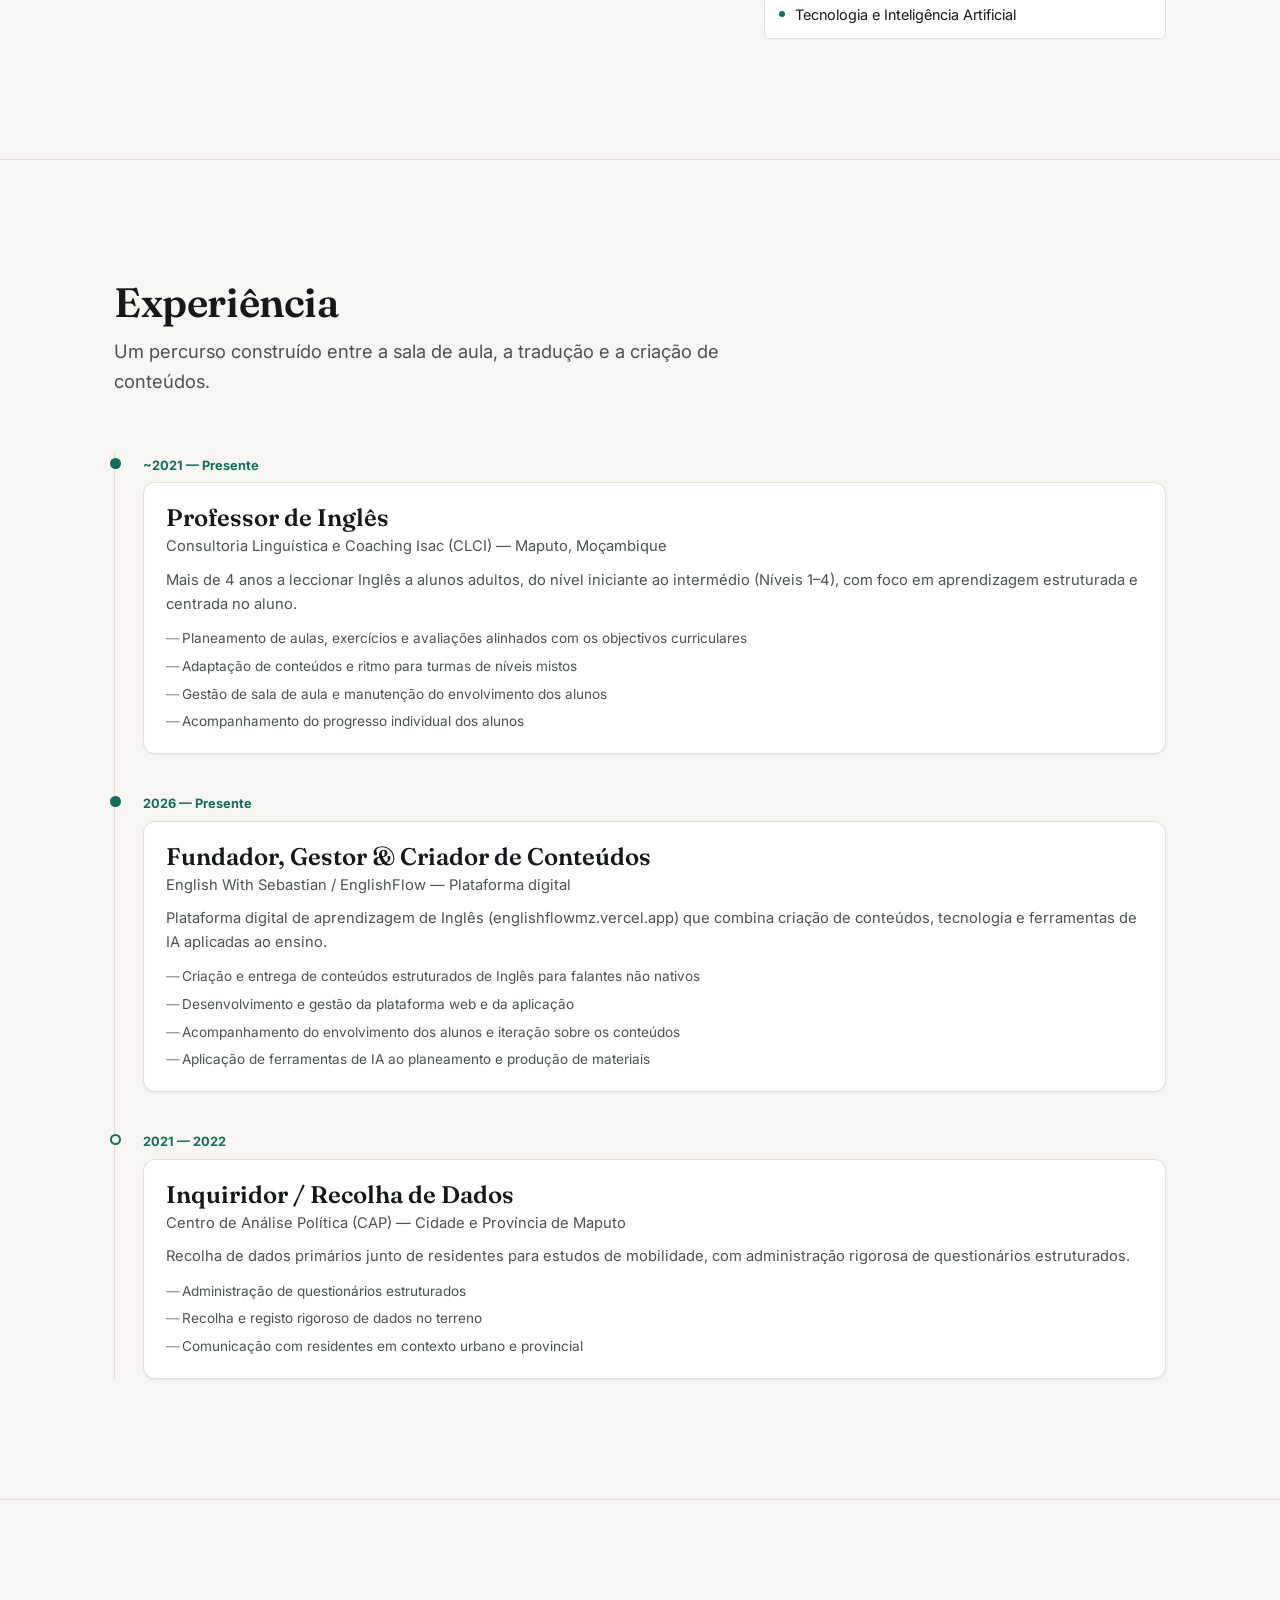
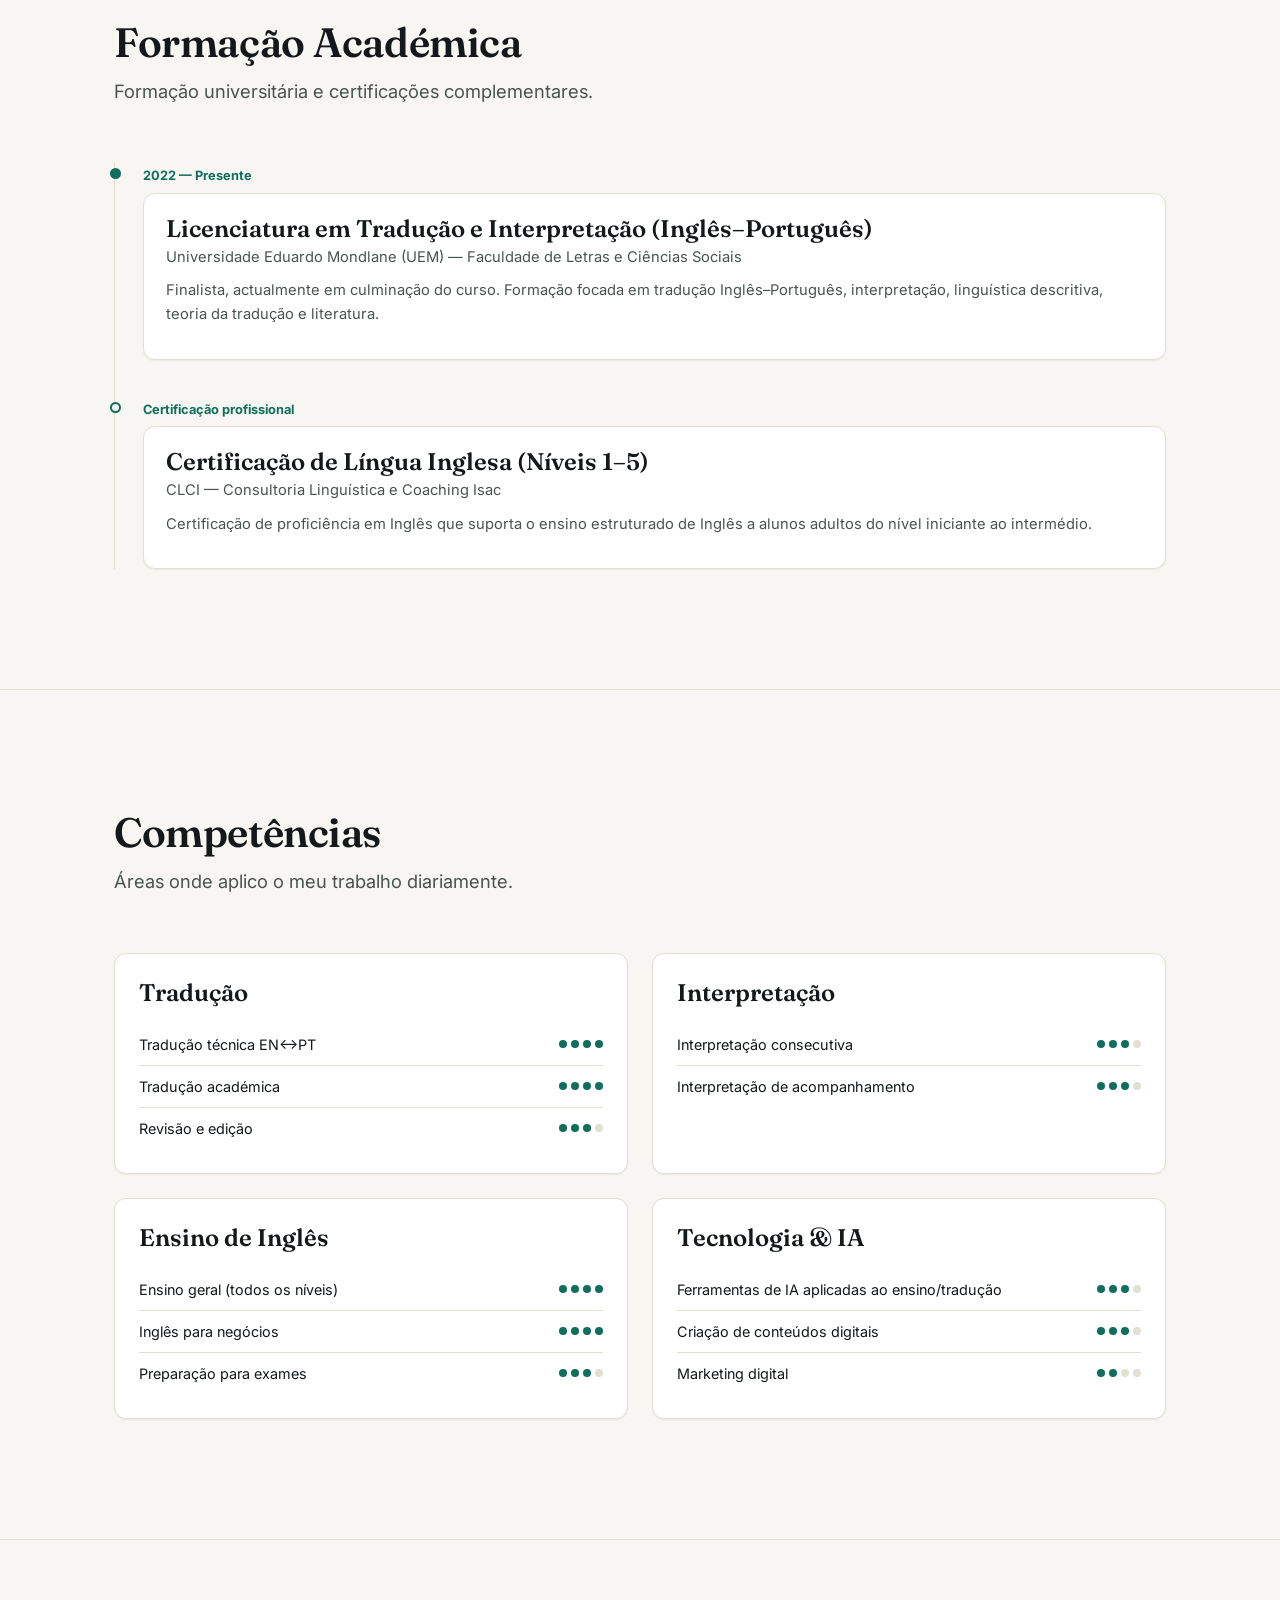
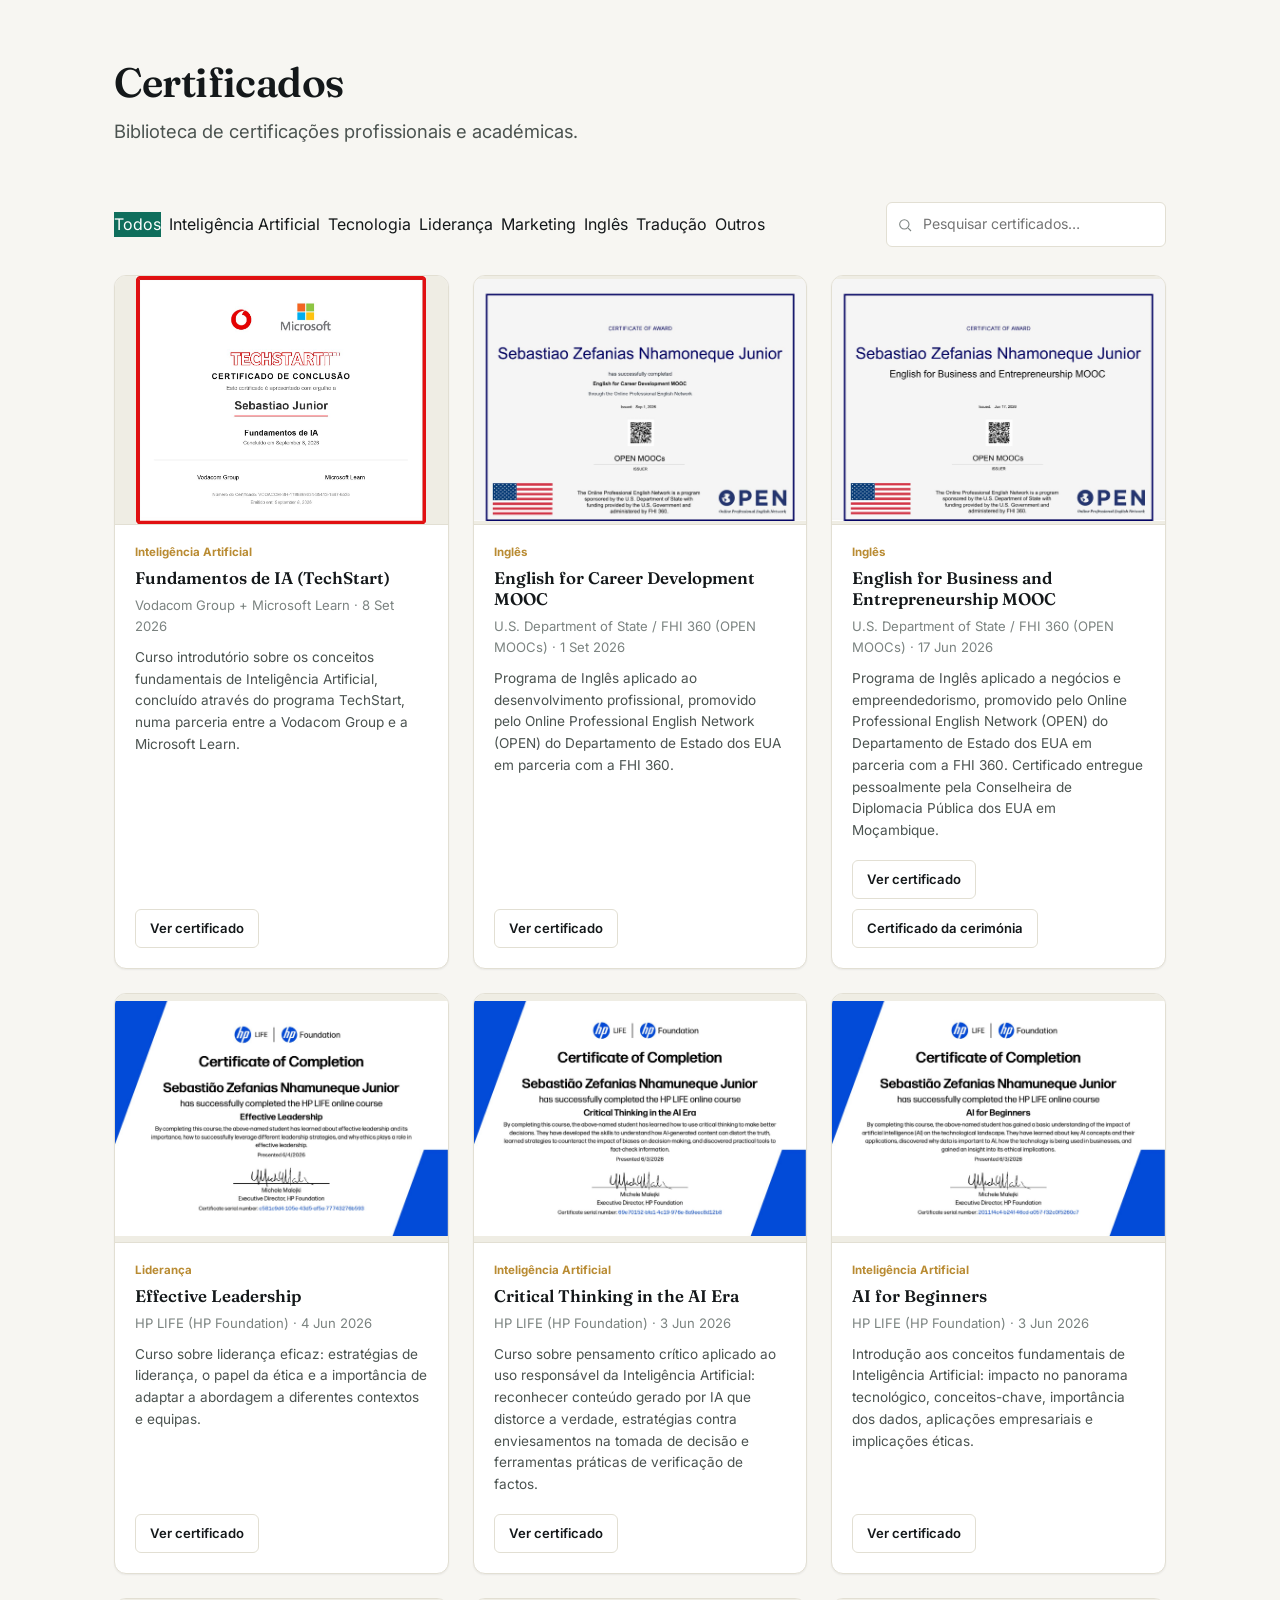
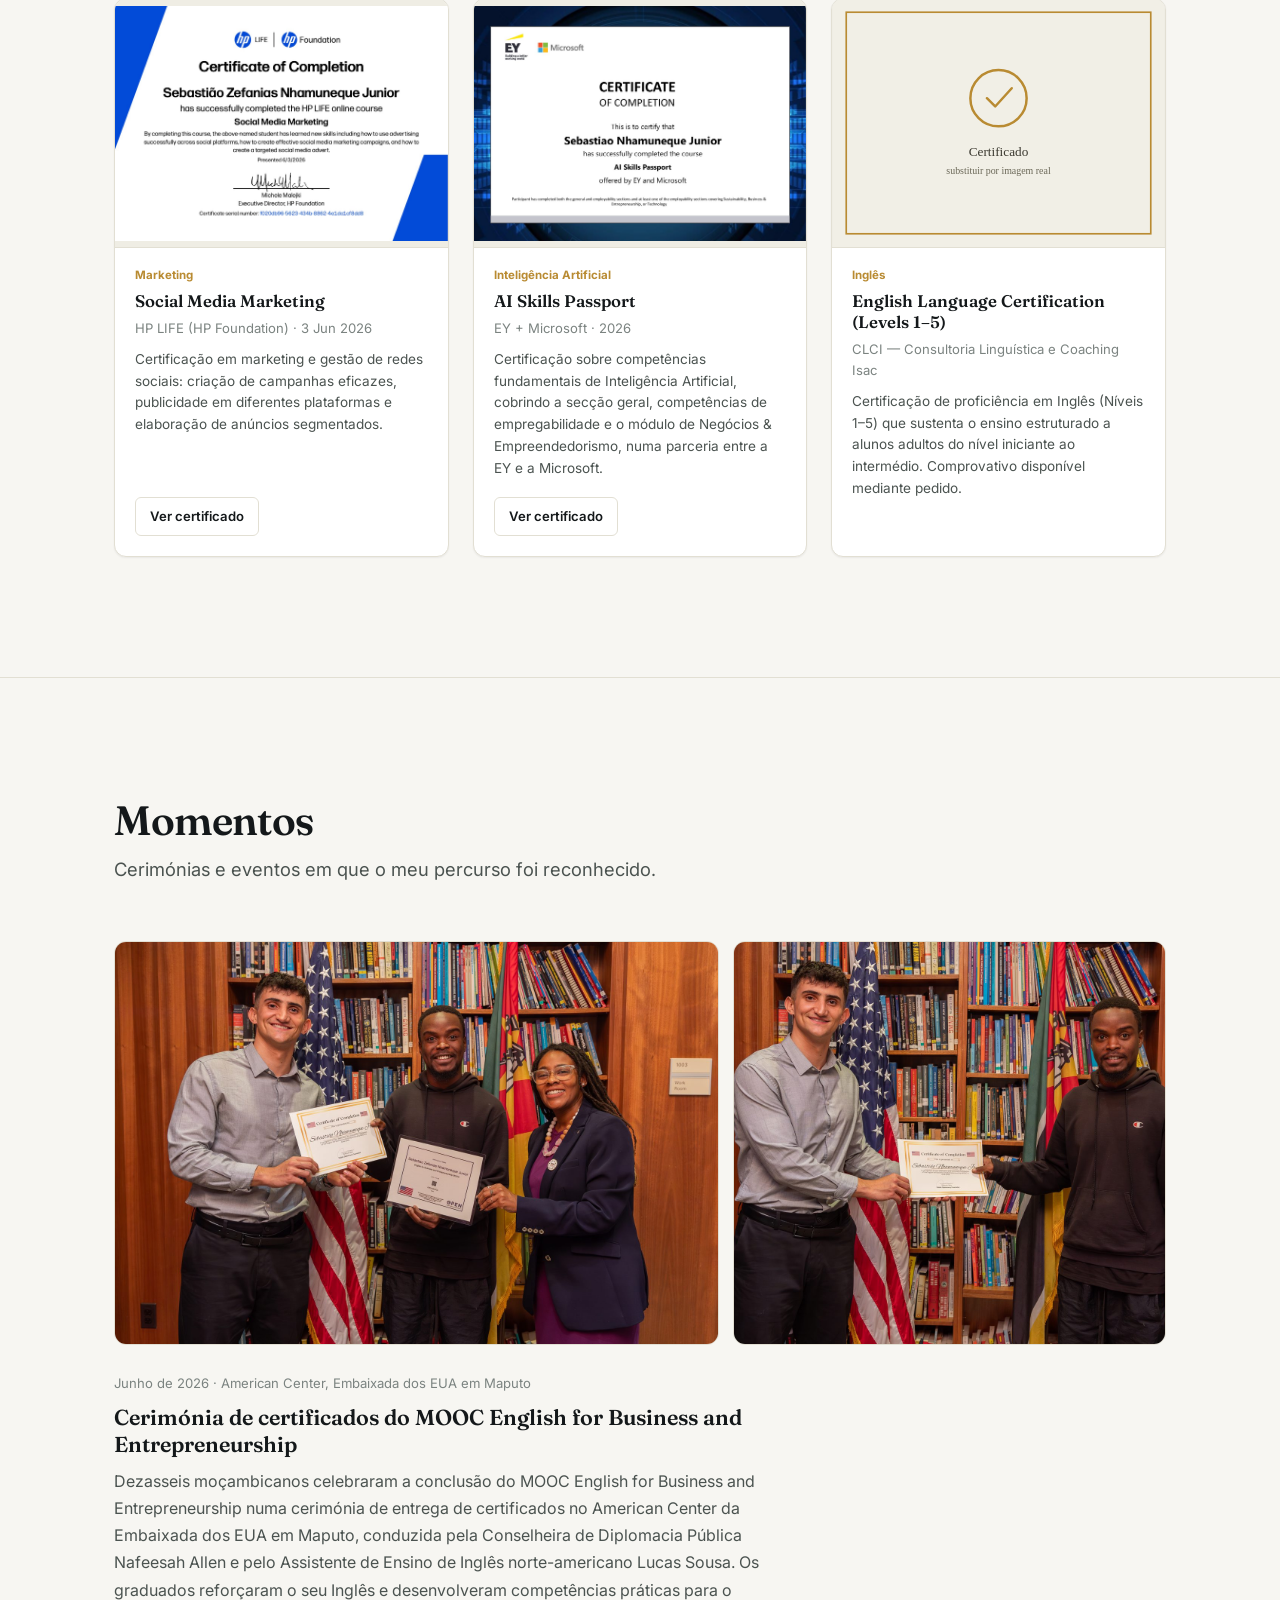
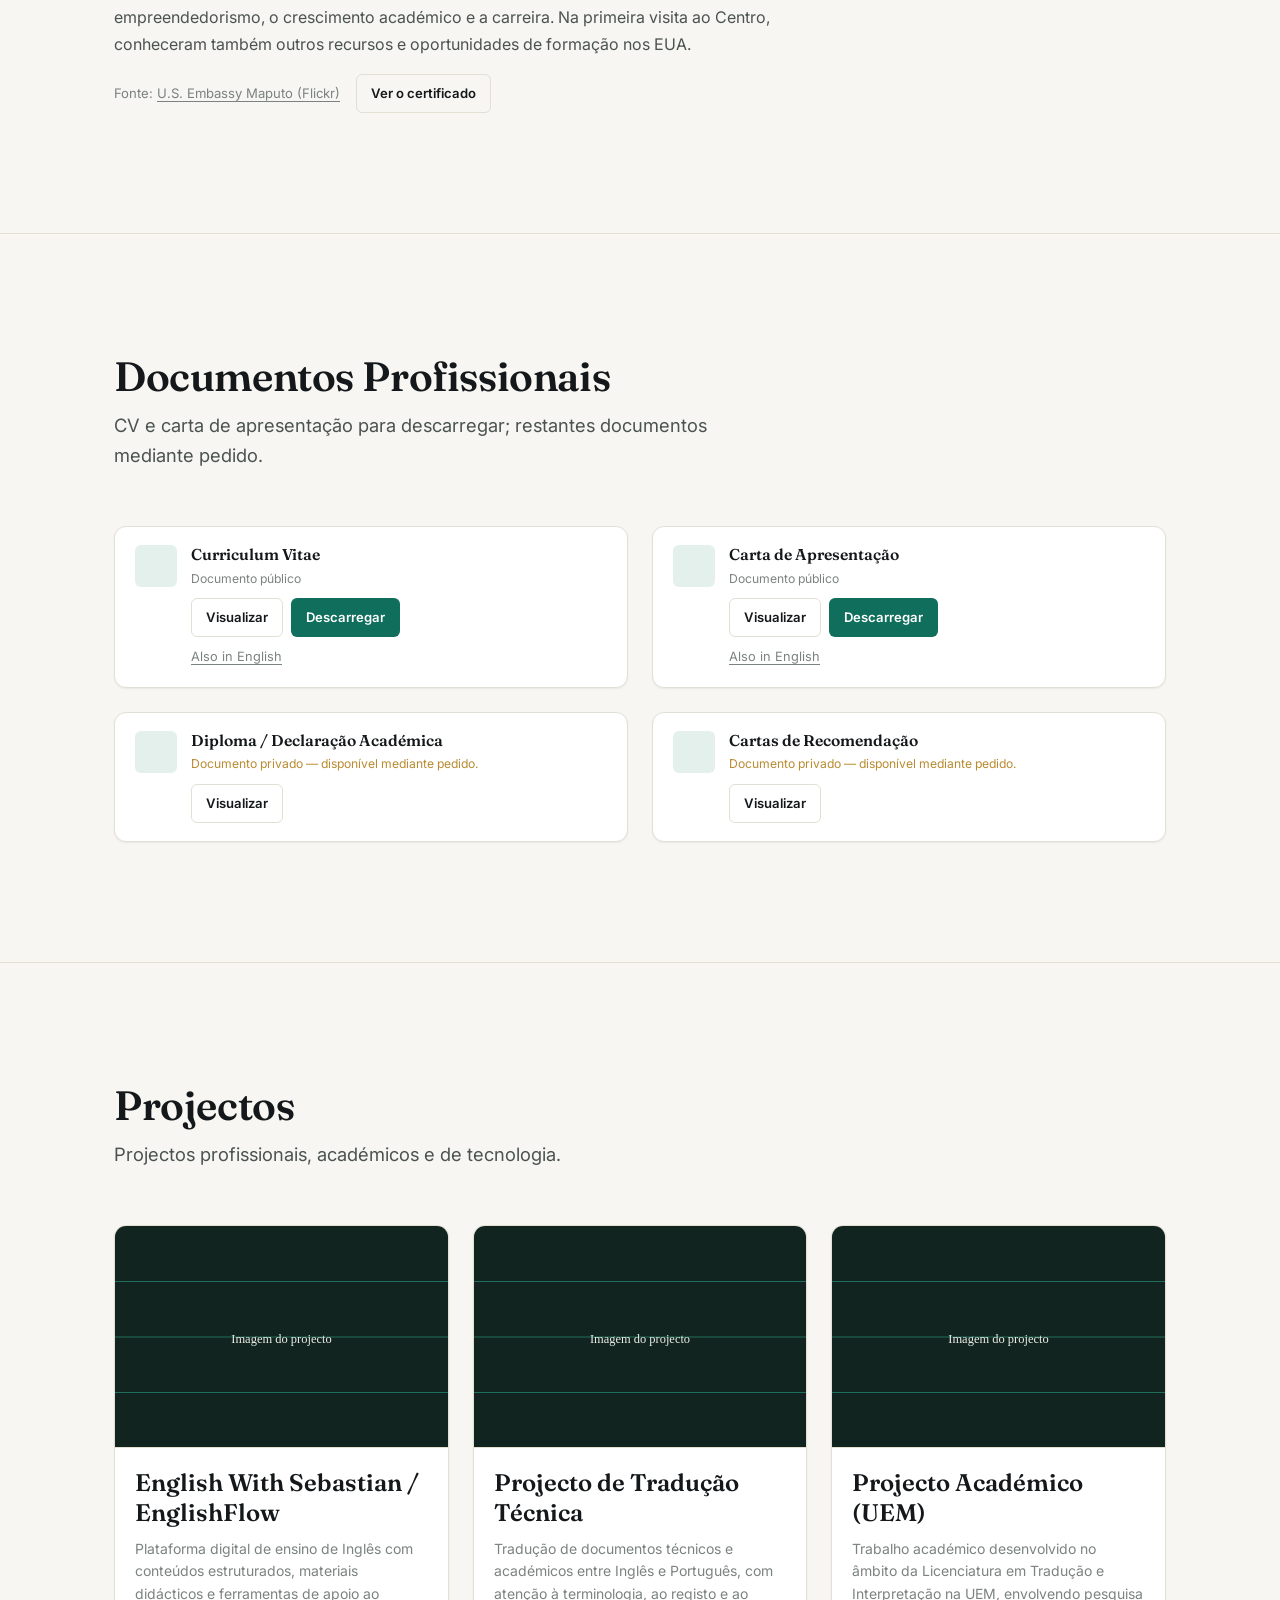
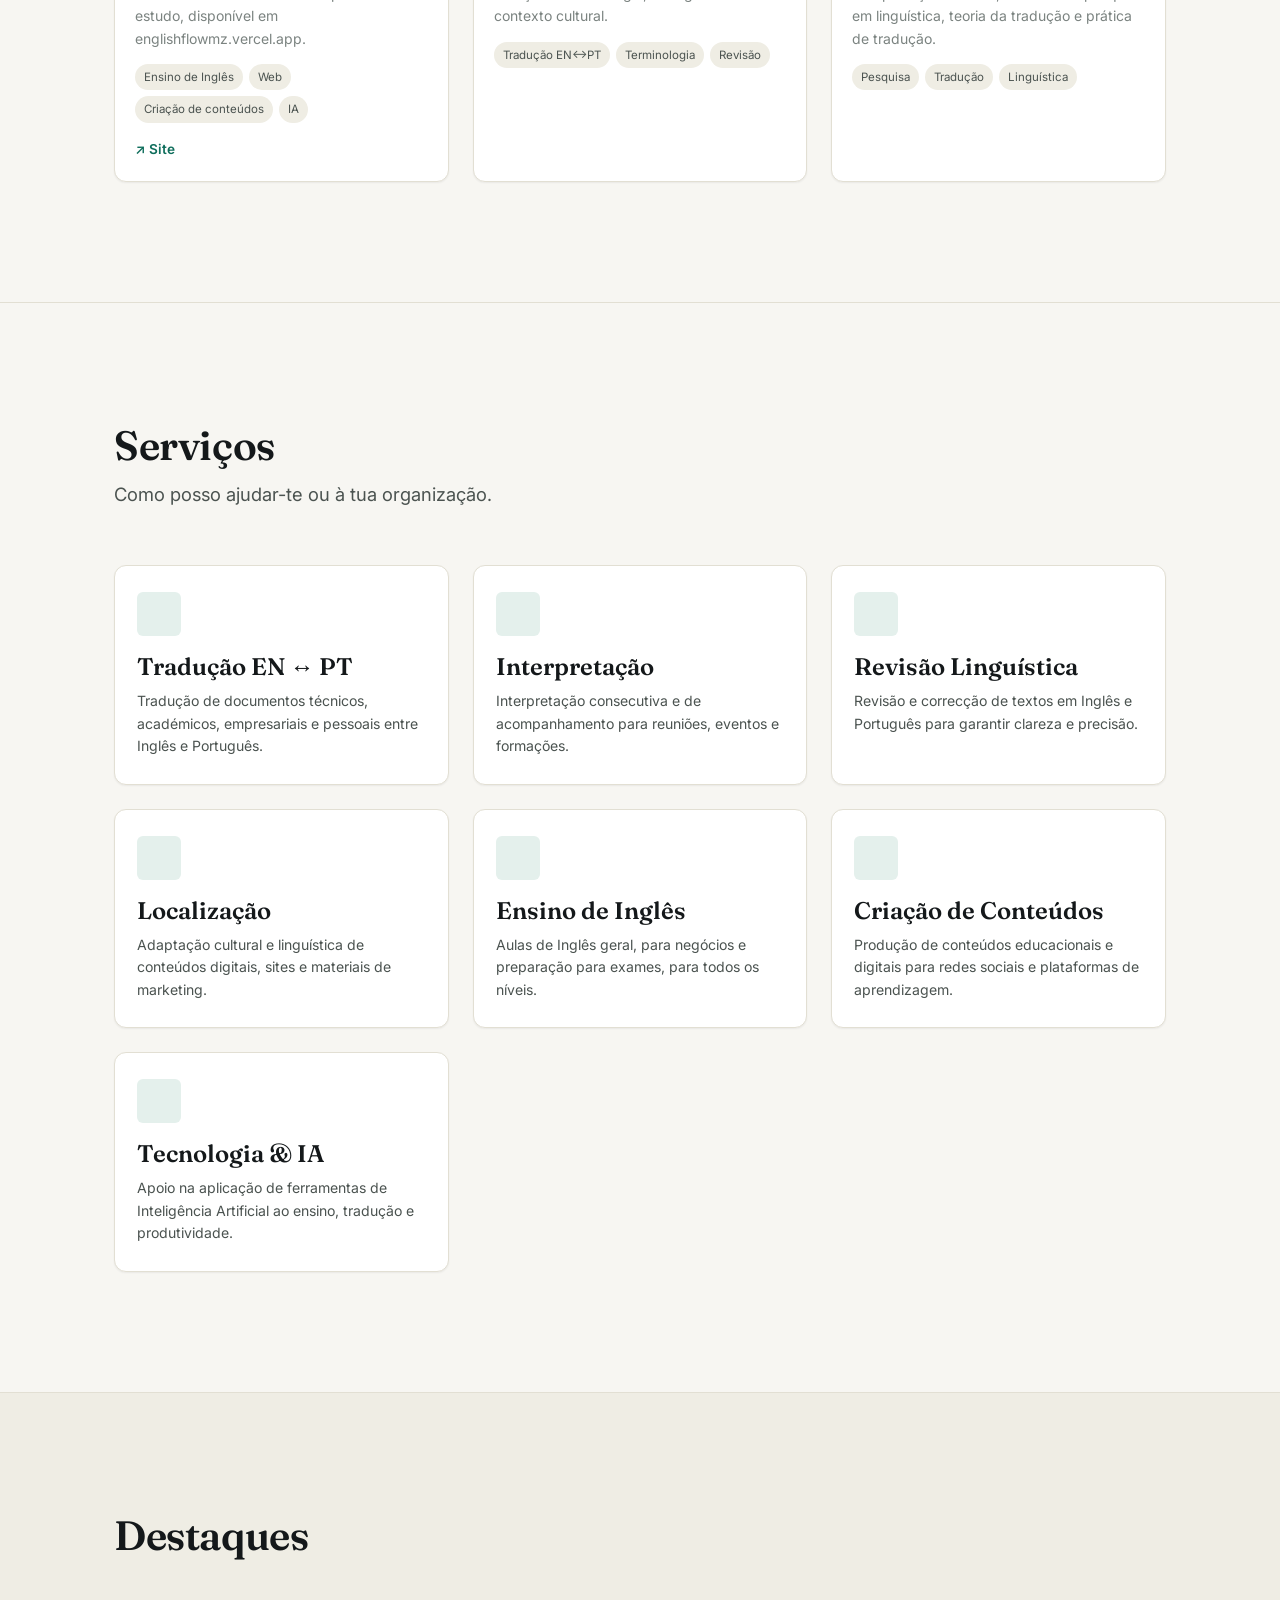
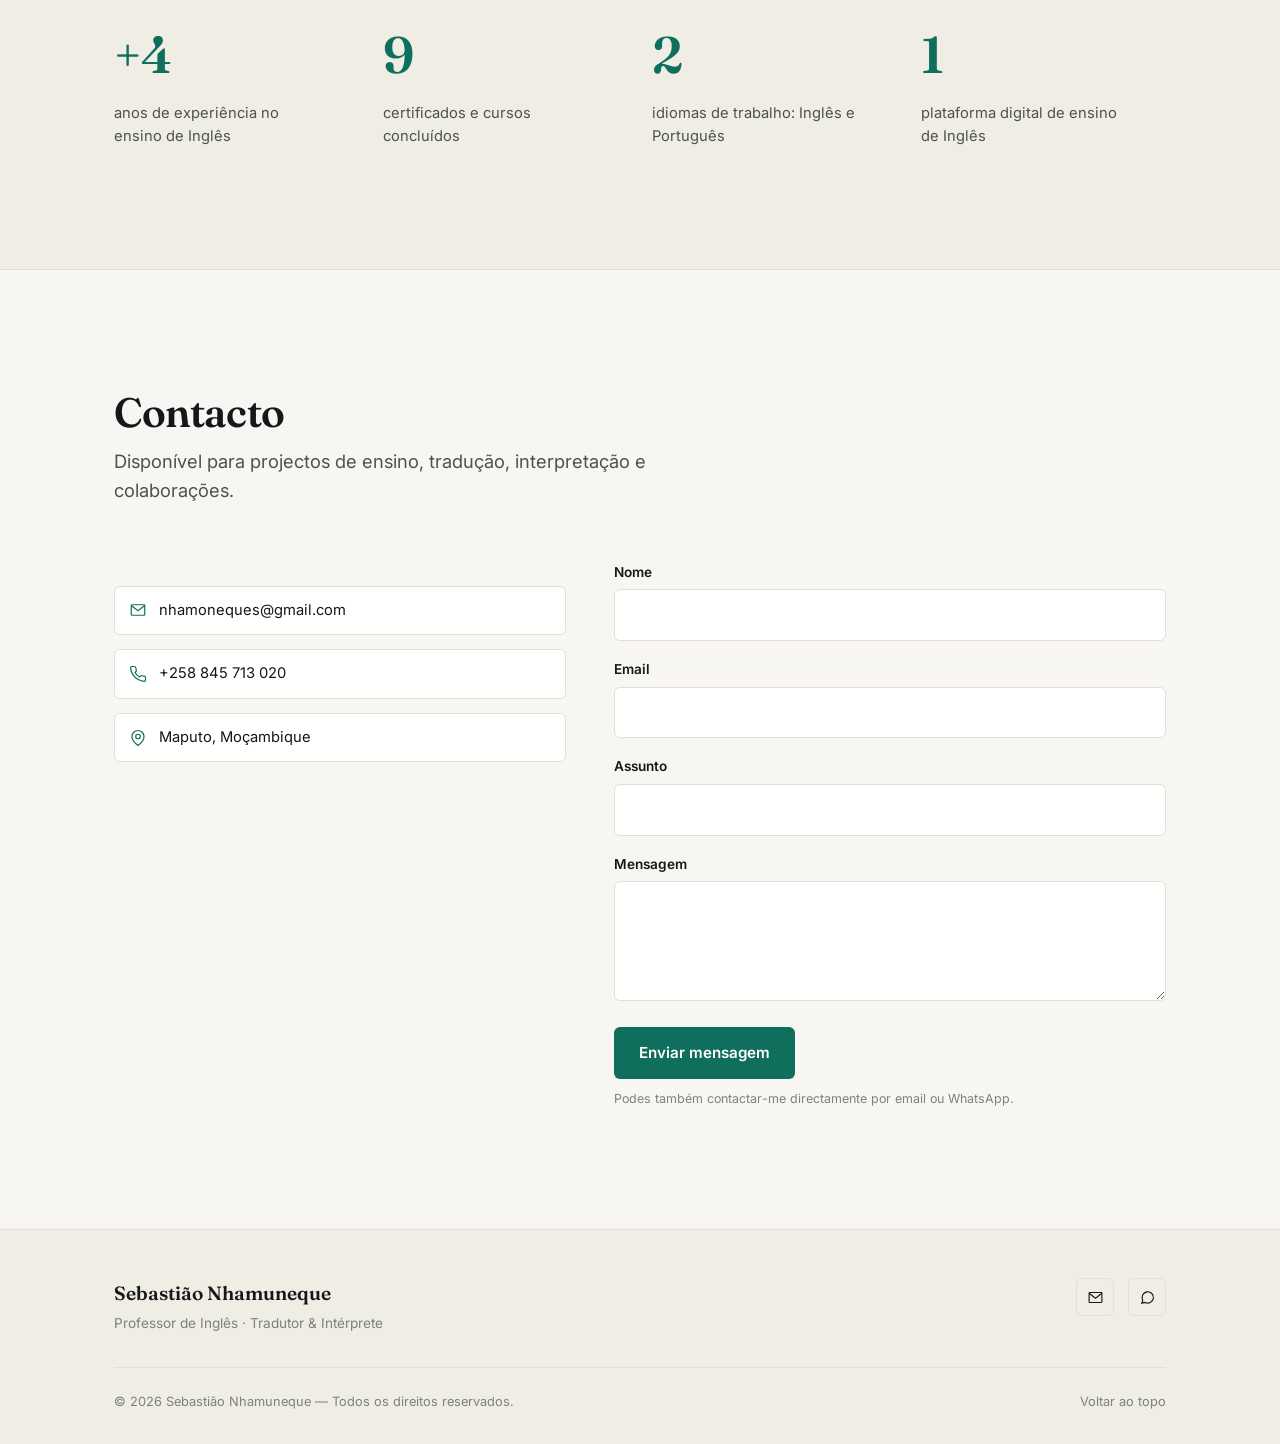
==== commit d06f7755: "Add files via upload" ====
--- a/index.html
+++ b/index.html
@@ -34,6 +34,7 @@
       <a href="#education" data-i18n="nav.education">Formação</a>
       <a href="#skills" data-i18n="nav.skills">Competências</a>
       <a href="#certificates" data-i18n="nav.certificates">Certificados</a>
+      <a href="#moments" data-i18n="nav.moments">Momentos</a>
       <a href="#documents" data-i18n="nav.documents">Documentos</a>
       <a href="#projects" data-i18n="nav.projects">Projectos</a>
       <a href="#services" data-i18n="nav.services">Serviços</a>
@@ -68,6 +69,7 @@
     <a href="#education" data-i18n="nav.education">Formação</a>
     <a href="#skills" data-i18n="nav.skills">Competências</a>
     <a href="#certificates" data-i18n="nav.certificates">Certificados</a>
+    <a href="#moments" data-i18n="nav.moments">Momentos</a>
     <a href="#documents" data-i18n="nav.documents">Documentos</a>
     <a href="#projects" data-i18n="nav.projects">Projectos</a>
     <a href="#services" data-i18n="nav.services">Serviços</a>
@@ -194,6 +196,16 @@
       </div>
 
       <div class="grid grid-3" id="cert-grid"></div>
+    </div>
+  </section>
+
+  <section id="moments">
+    <div class="wrap">
+      <div class="section-head">
+        <h2 data-i18n="moments.title">Momentos</h2>
+        <p class="lead" data-i18n="moments.lead"></p>
+      </div>
+      <div id="moments-list"></div>
     </div>
   </section>
 
@@ -311,11 +323,22 @@
   </div>
 </footer>
 
+<dialog class="lightbox" id="lightbox" aria-label="Fotografia ampliada">
+  <figure>
+    <img id="lightbox-img" src="" alt="" />
+    <figcaption id="lightbox-cap"></figcaption>
+  </figure>
+  <button type="button" class="lightbox-close" id="lightbox-close" aria-label="Fechar">
+    <svg viewBox="0 0 24 24" fill="none" stroke="currentColor" stroke-width="1.8" stroke-linecap="round"><path d="M6 6l12 12M18 6L6 18"/></svg>
+  </button>
+</dialog>
+
 <script src="content.js" defer></script>
 <script src="experience.js" defer></script>
 <script src="education.js" defer></script>
 <script src="skills.js" defer></script>
 <script src="certificates.js" defer></script>
+<script src="moments.js" defer></script>
 <script src="documents.js" defer></script>
 <script src="projects.js" defer></script>
 <script src="services.js" defer></script>
--- a/components.css
+++ b/components.css
@@ -428,3 +428,44 @@
   font-size: 0.8rem; color: var(--ink-faint);
 }
 .footer-bottom a:hover { color: var(--accent); }
+
+/* ===================================================================
+   MOMENTS
+   =================================================================== */
+.moment { display: grid; gap: 28px; }
+.moment-photos { display: grid; gap: 14px; }
+.moment-photo {
+  all: unset; cursor: zoom-in; display: block; overflow: hidden;
+  border-radius: var(--radius-m); border: 1px solid var(--line); background: var(--bg-sunken);
+  aspect-ratio: 3 / 2;
+}
+.moment-photo:focus-visible { outline: 2px solid var(--accent); outline-offset: 3px; }
+.moment-photo img { width: 100%; height: 100%; object-fit: cover; transition: transform var(--dur-2) var(--ease); }
+.moment-photo:hover img { transform: scale(1.02); }
+.moment-body { max-width: 68ch; display: flex; flex-direction: column; gap: 10px; }
+.moment-body h3 { font-size: 1.35rem; }
+.moment-body p { color: var(--ink-soft); line-height: 1.7; }
+.moment-links { display: flex; align-items: center; gap: 16px; flex-wrap: wrap; margin-top: 6px; }
+.moment-source { font-size: 0.82rem; color: var(--ink-faint); }
+.moment-source a { text-decoration: underline; text-underline-offset: 3px; }
+.moment-source a:hover { color: var(--accent); }
+@media (min-width: 760px) {
+  .moment-photos[data-count="2"] { grid-template-columns: 1.4fr 1fr; align-items: stretch; }
+  .moment-photos[data-count="2"] .moment-photo { aspect-ratio: auto; min-height: 320px; }
+}
+
+.lightbox {
+  border: 0; padding: 0; background: transparent; max-width: min(96vw, 1400px); max-height: 94vh; overflow: visible; color: #fff;
+}
+.lightbox::backdrop { background: rgba(8, 10, 9, 0.86); }
+.lightbox figure { margin: 0; }
+.lightbox img { display: block; max-width: 100%; max-height: 82vh; margin: 0 auto; border-radius: var(--radius-s); }
+.lightbox figcaption { margin-top: 12px; font-size: 0.85rem; text-align: center; color: #d8ddd9; max-width: 70ch; margin-inline: auto; }
+.lightbox-close {
+  position: absolute; top: -14px; right: -14px; width: 40px; height: 40px; border-radius: 50%;
+  background: var(--bg-raised); color: var(--ink); border: 1px solid var(--line); cursor: pointer;
+  display: flex; align-items: center; justify-content: center;
+}
+.lightbox-close svg { width: 18px; height: 18px; }
+.lightbox-close:focus-visible { outline: 2px solid var(--accent); outline-offset: 2px; }
+@media (max-width: 640px) { .lightbox-close { top: 6px; right: 6px; } }
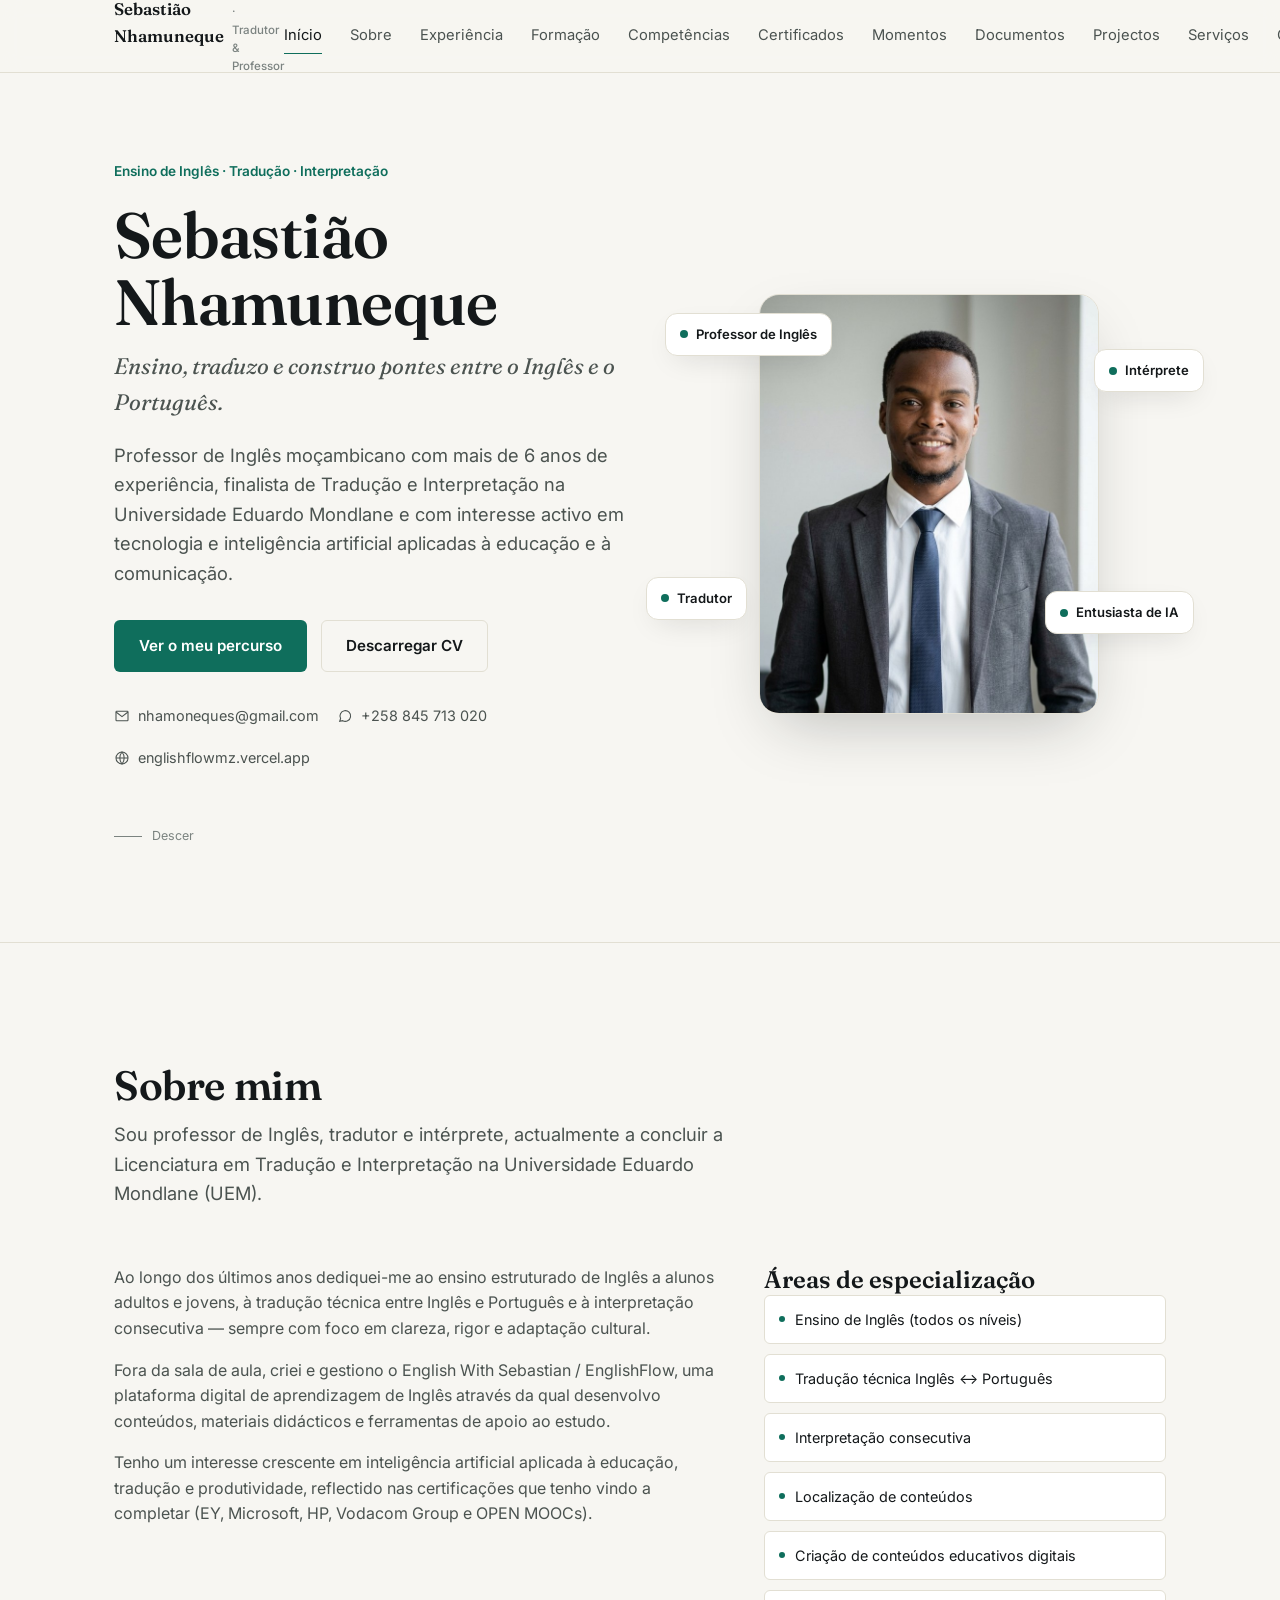
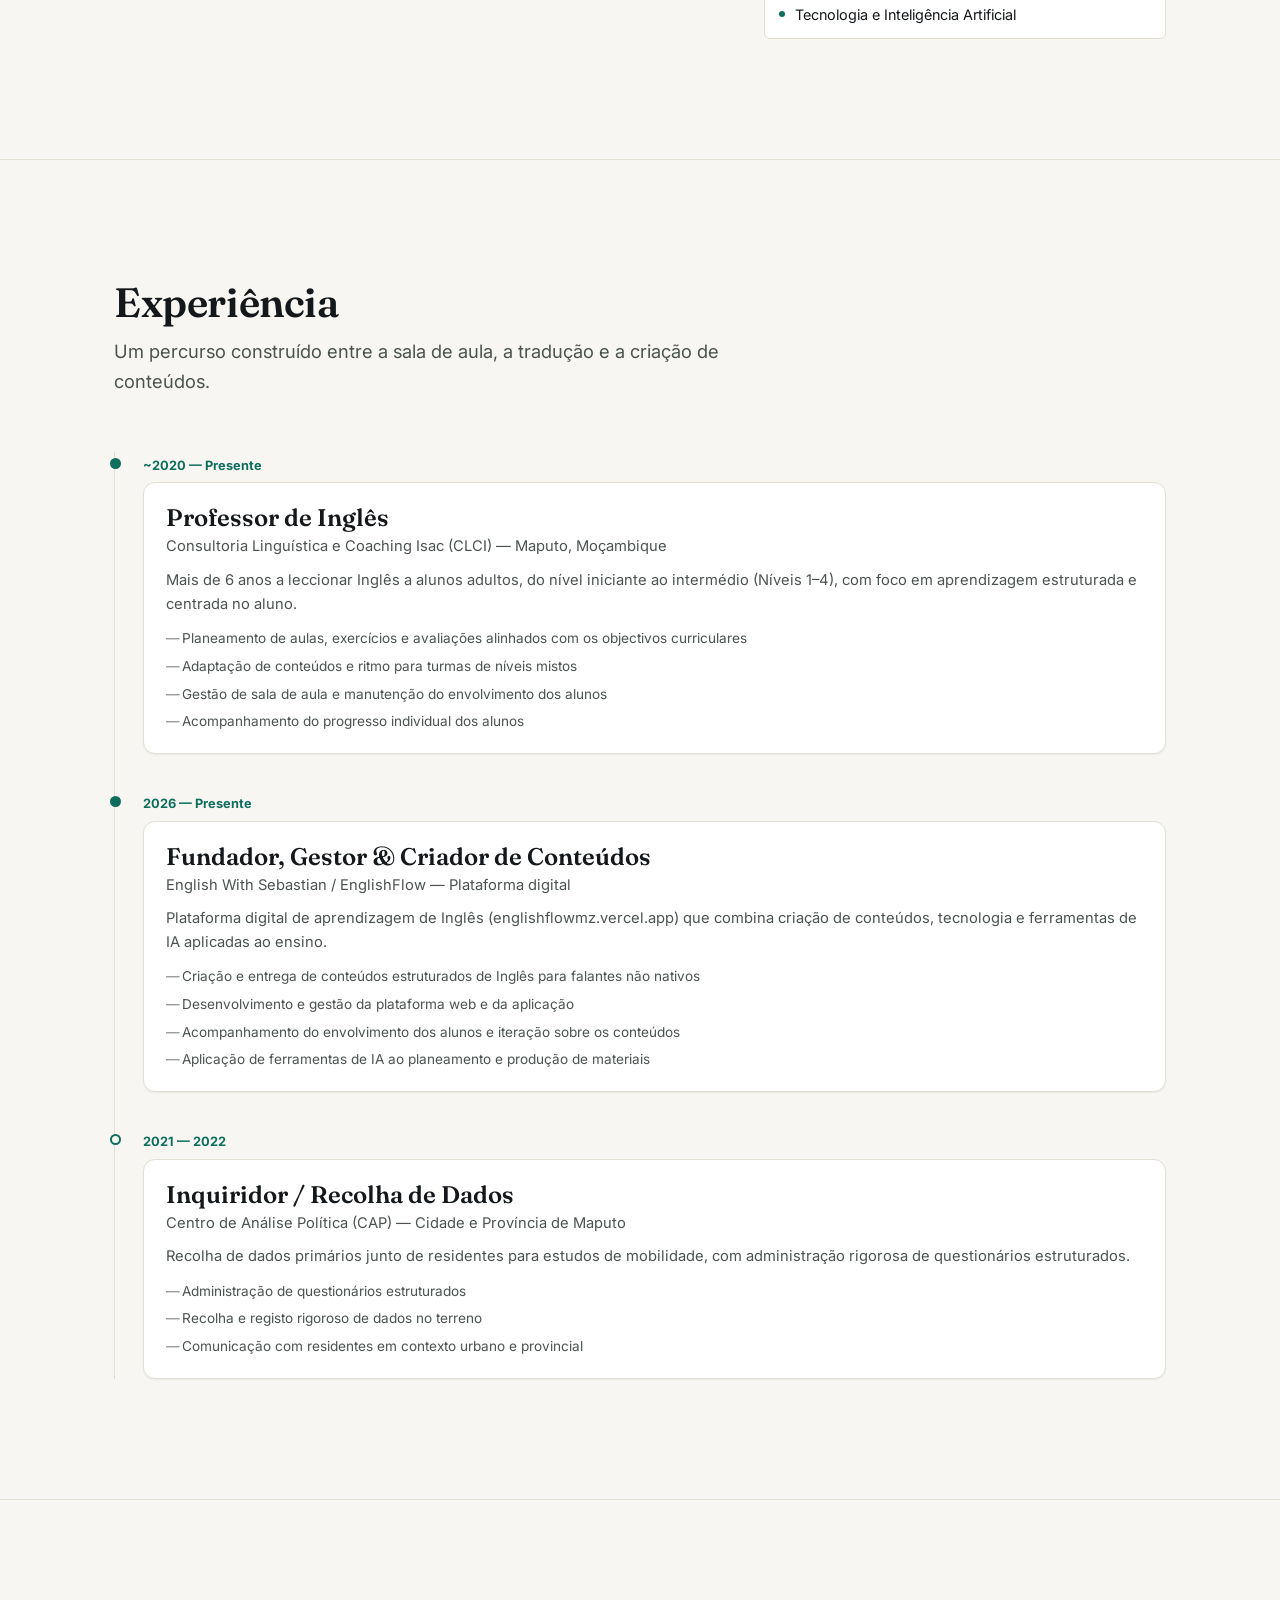
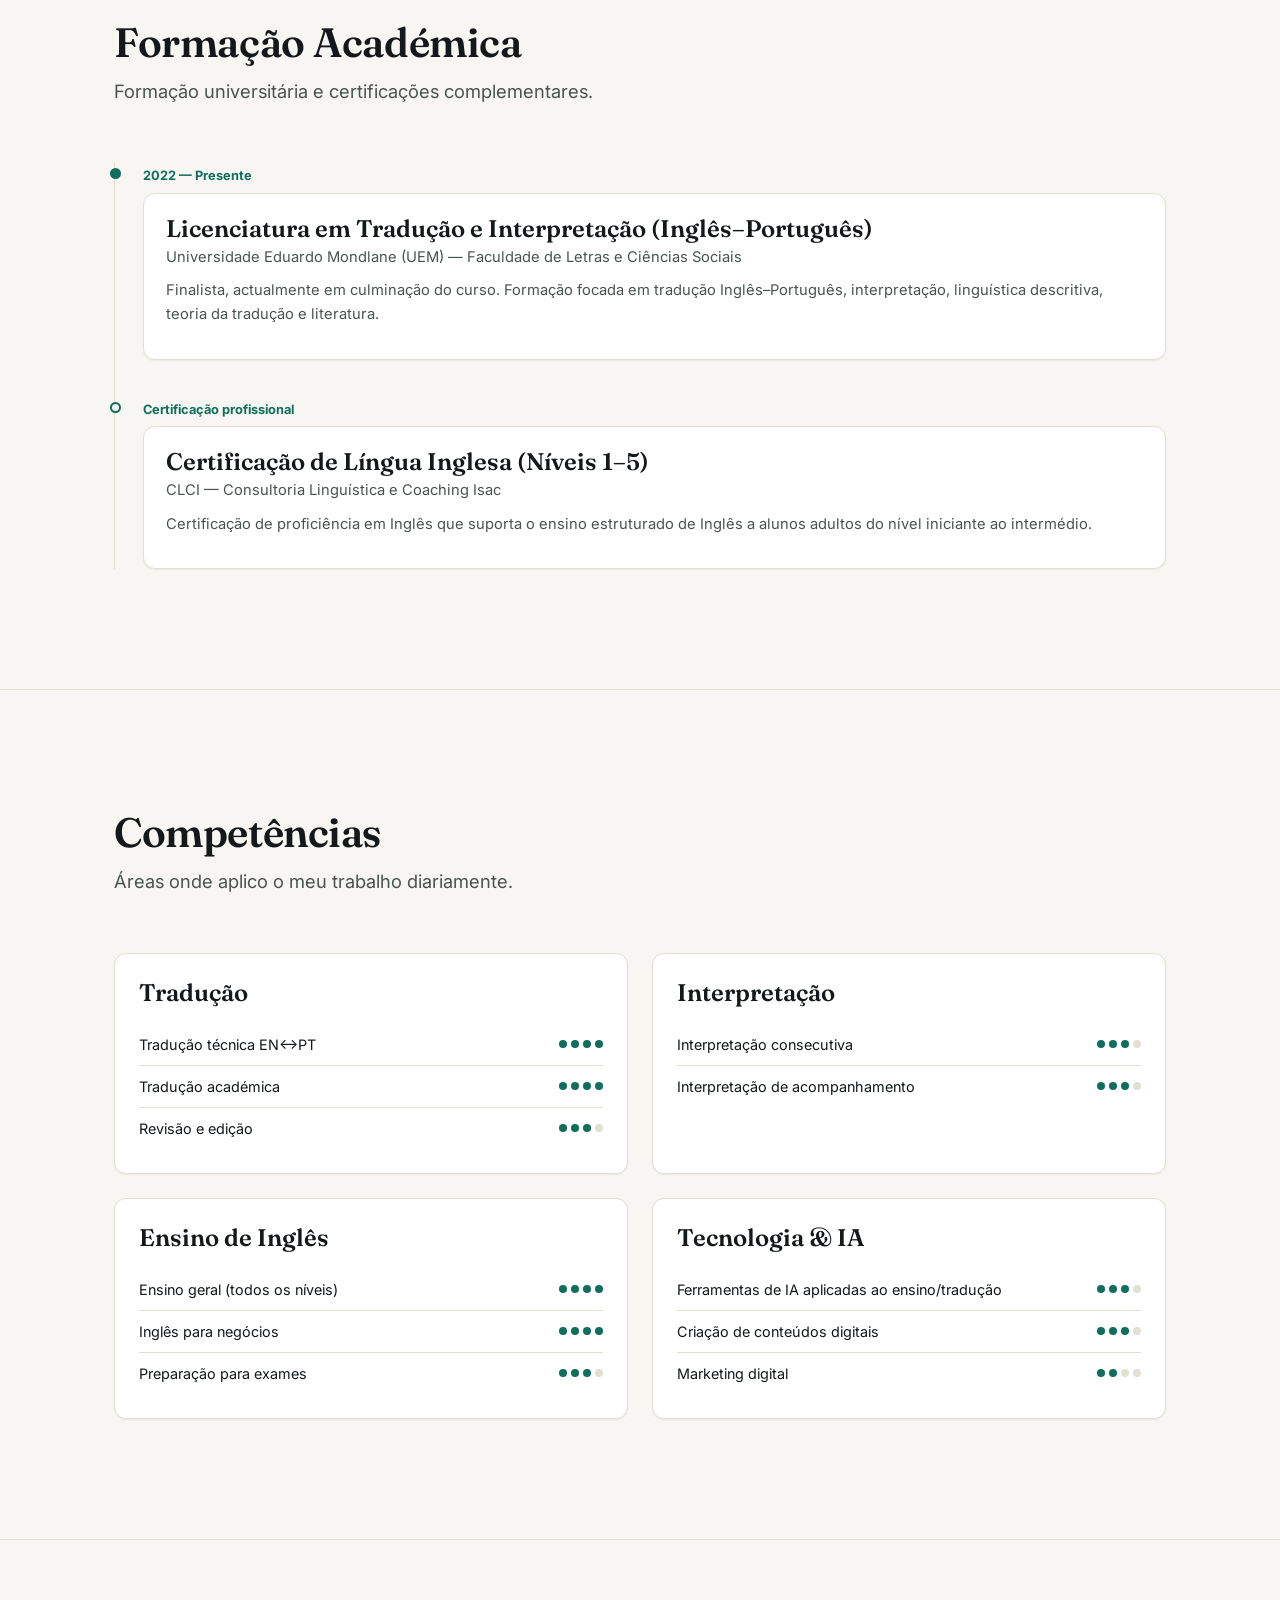
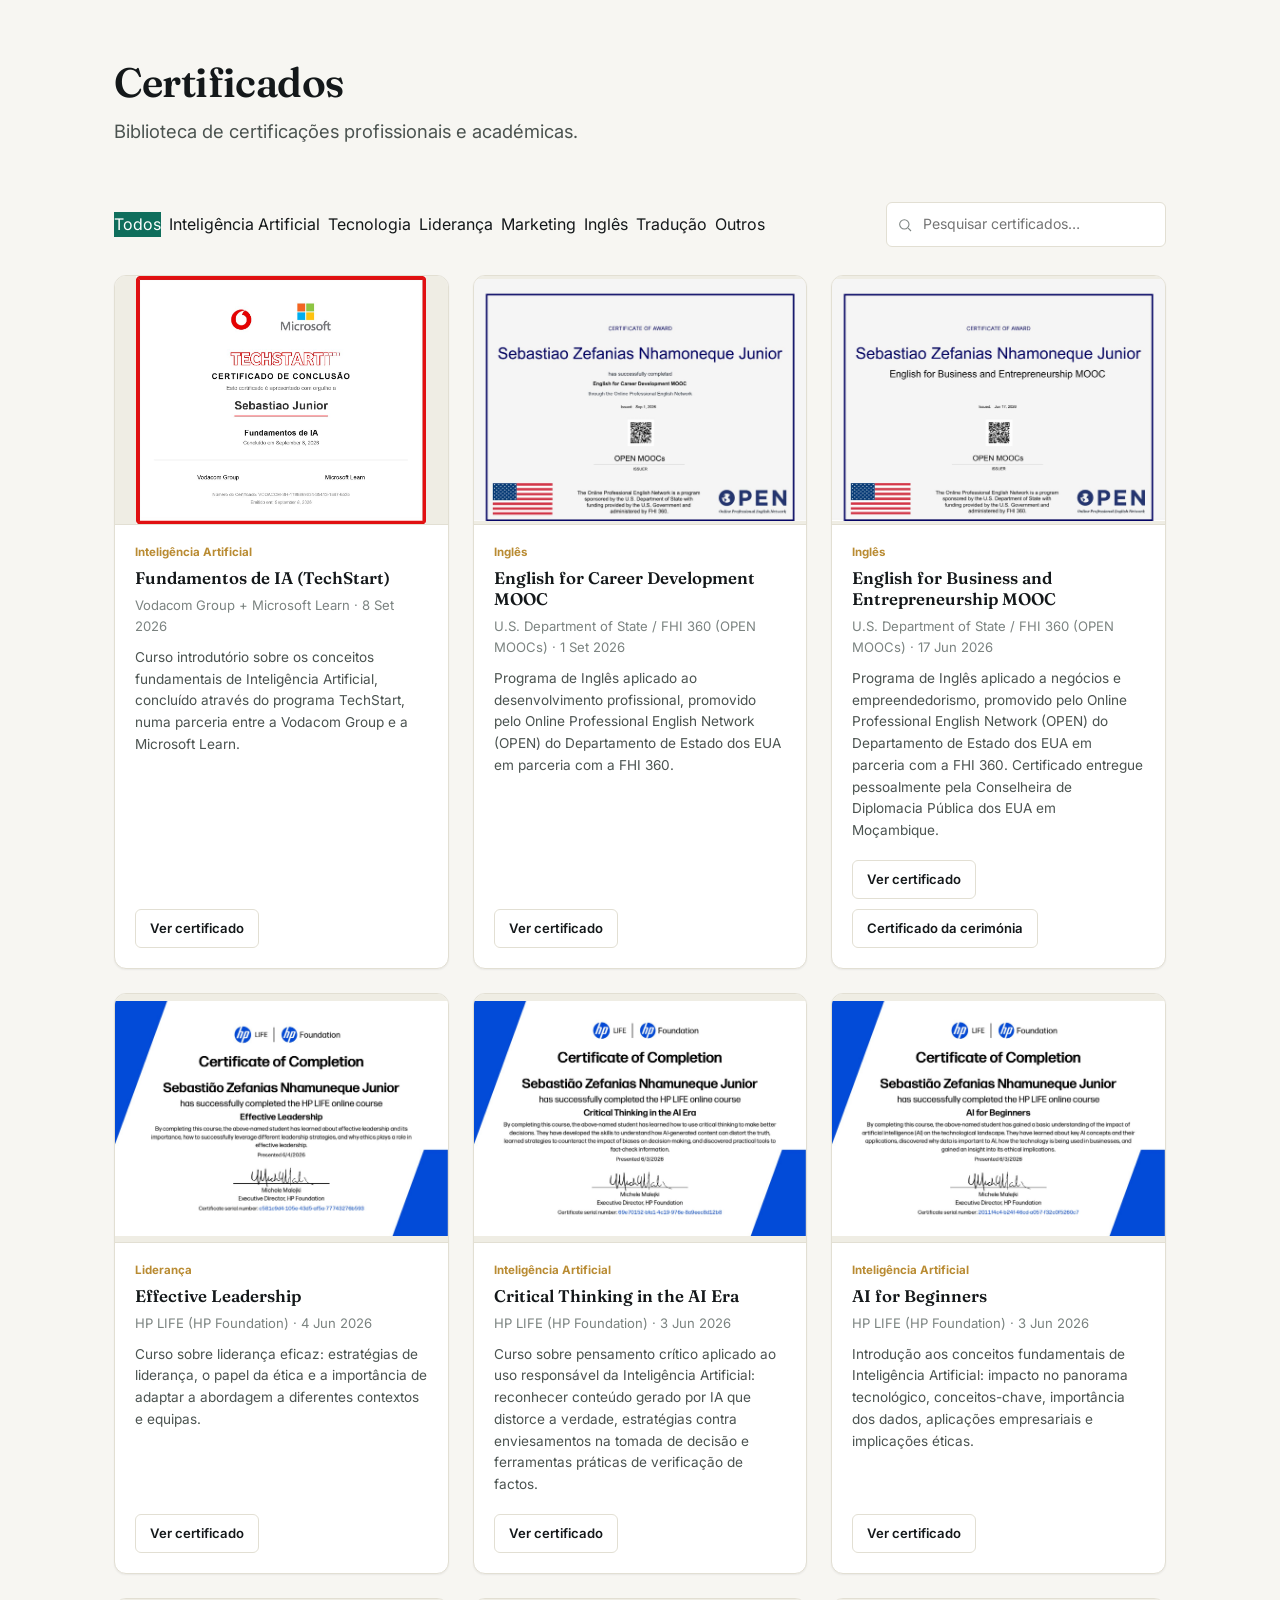
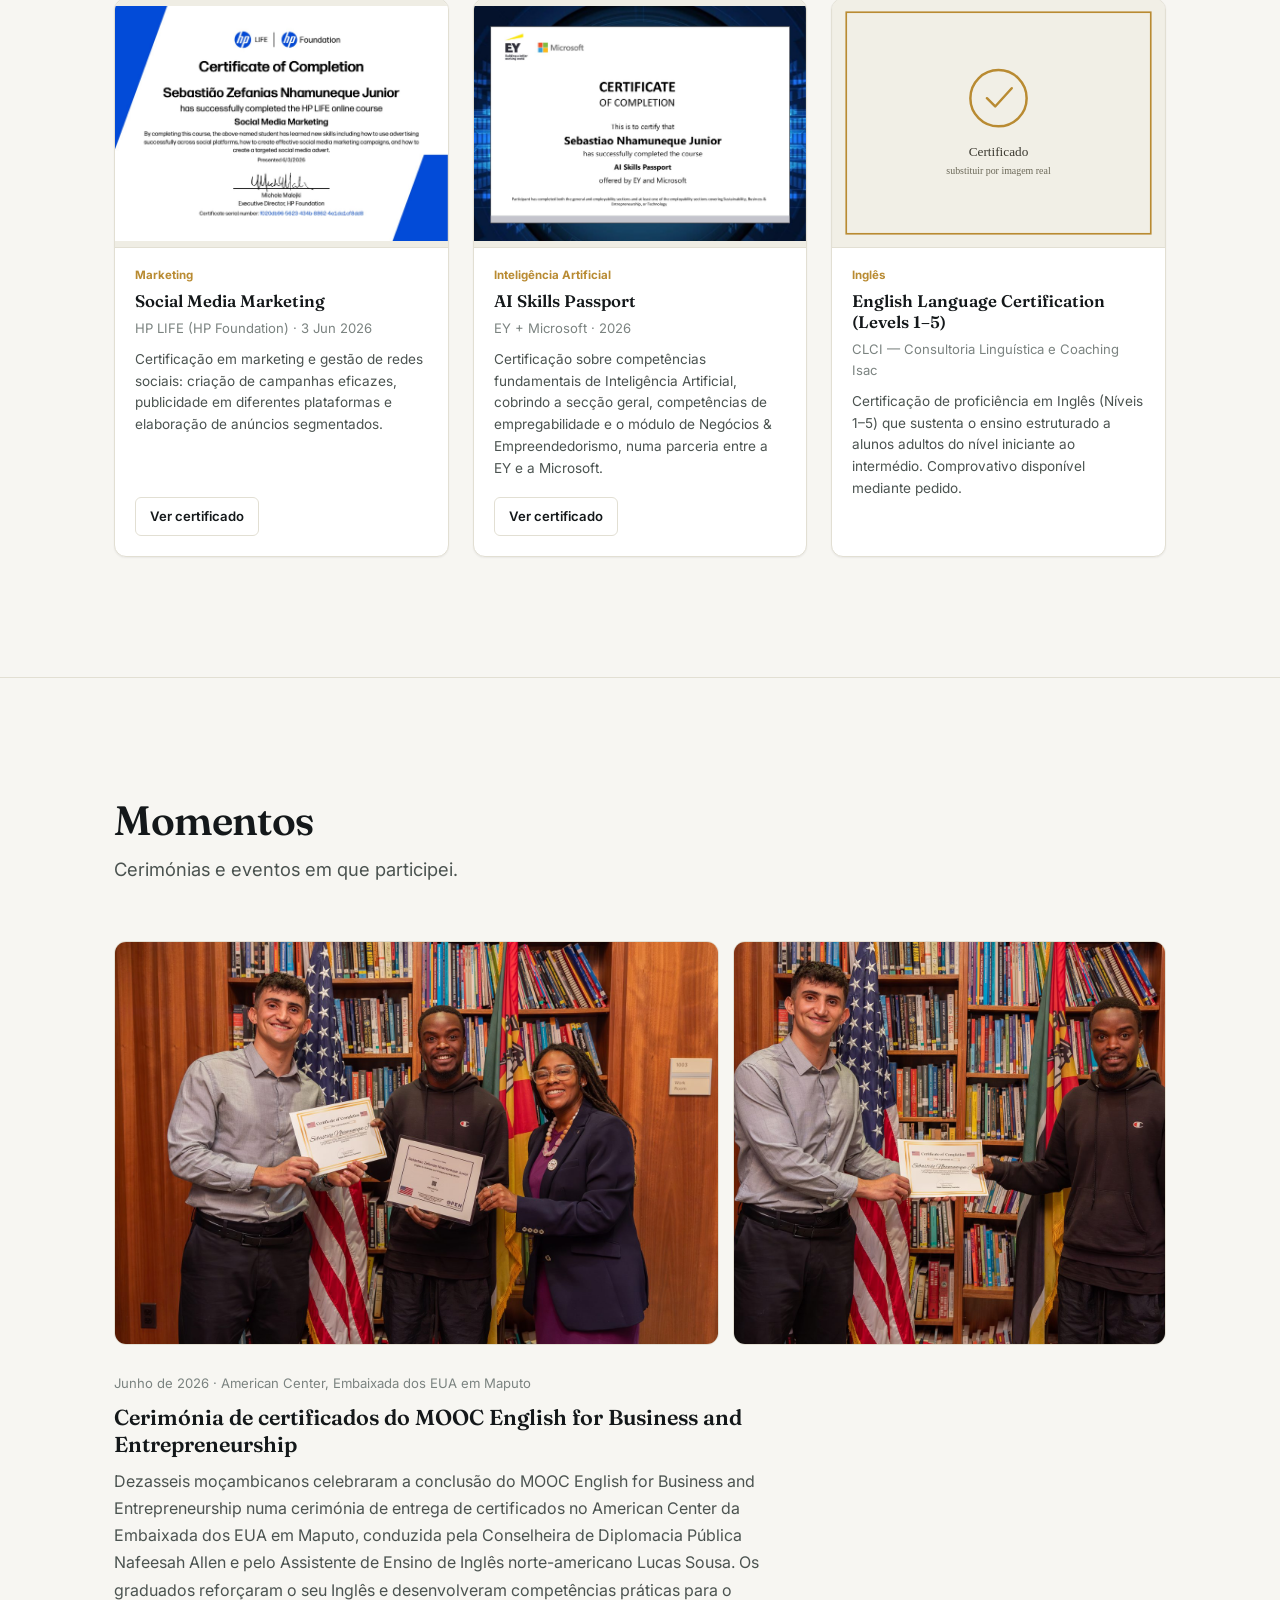
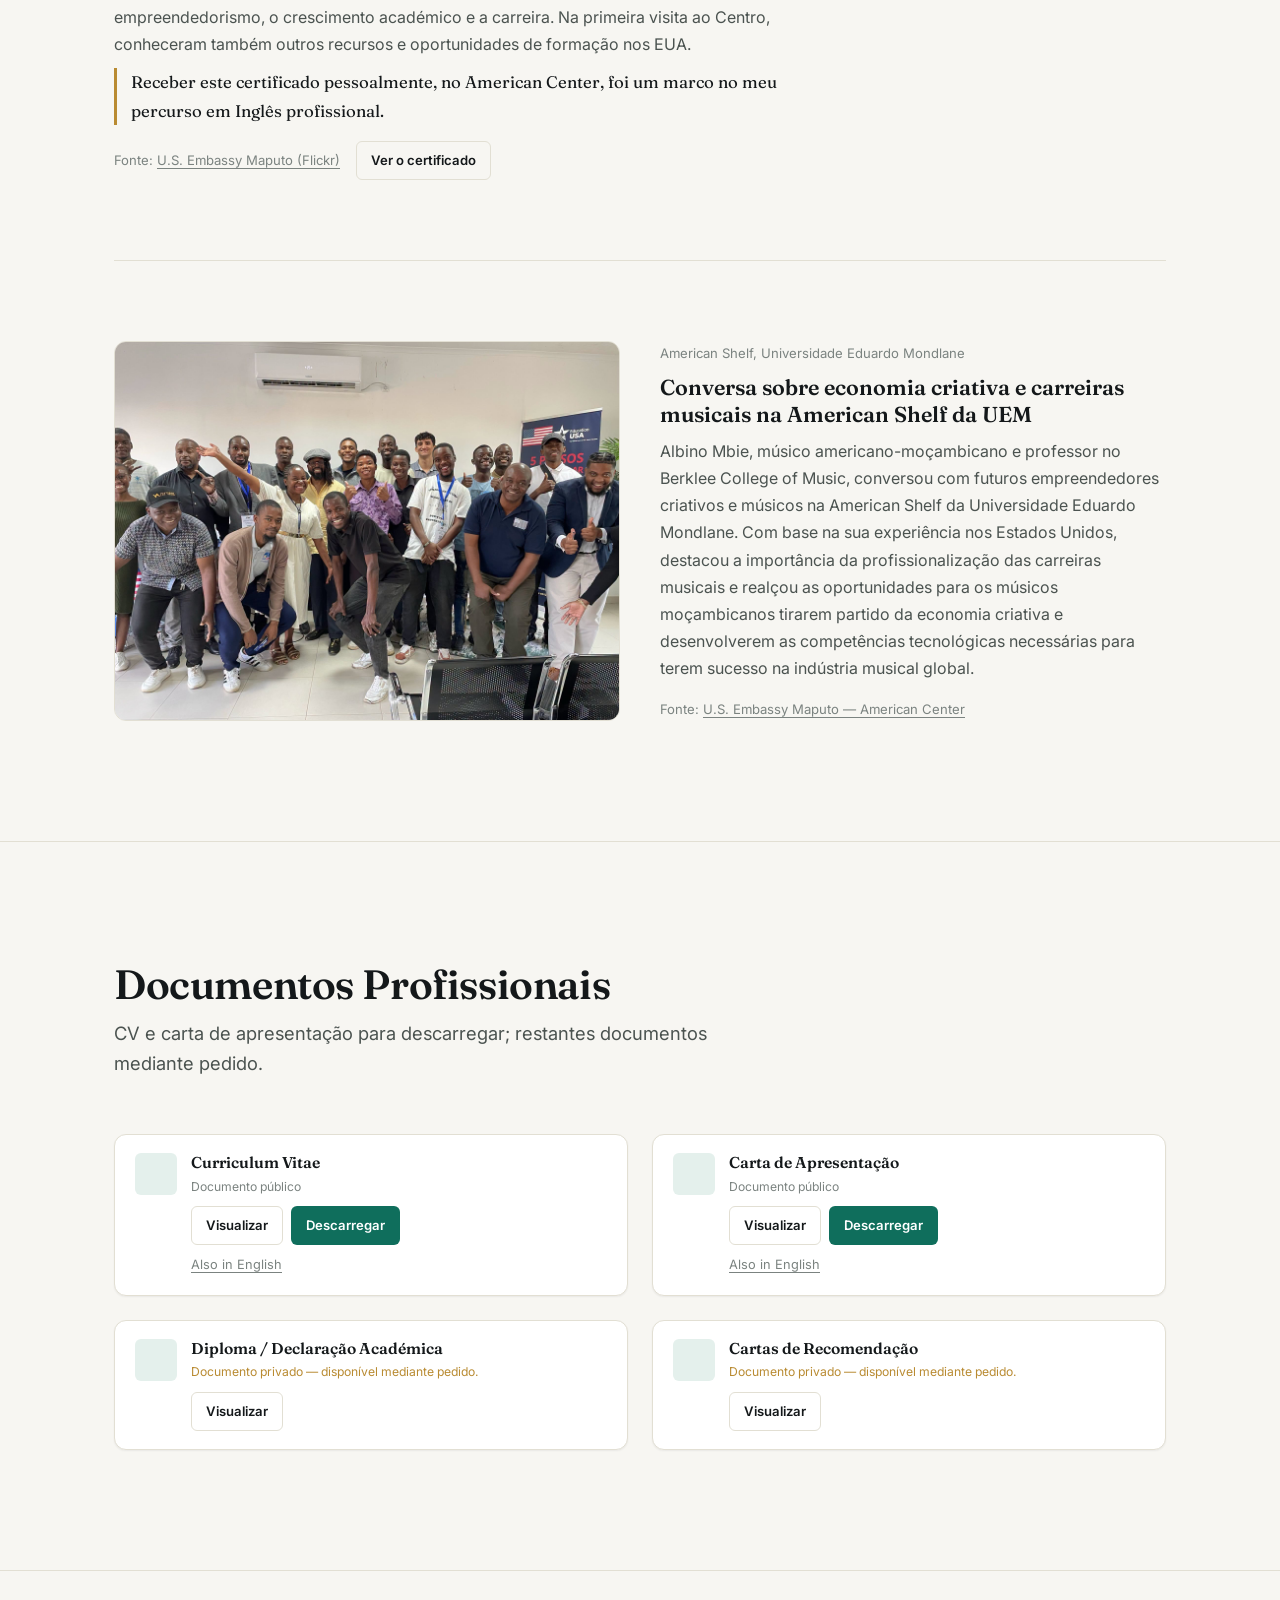
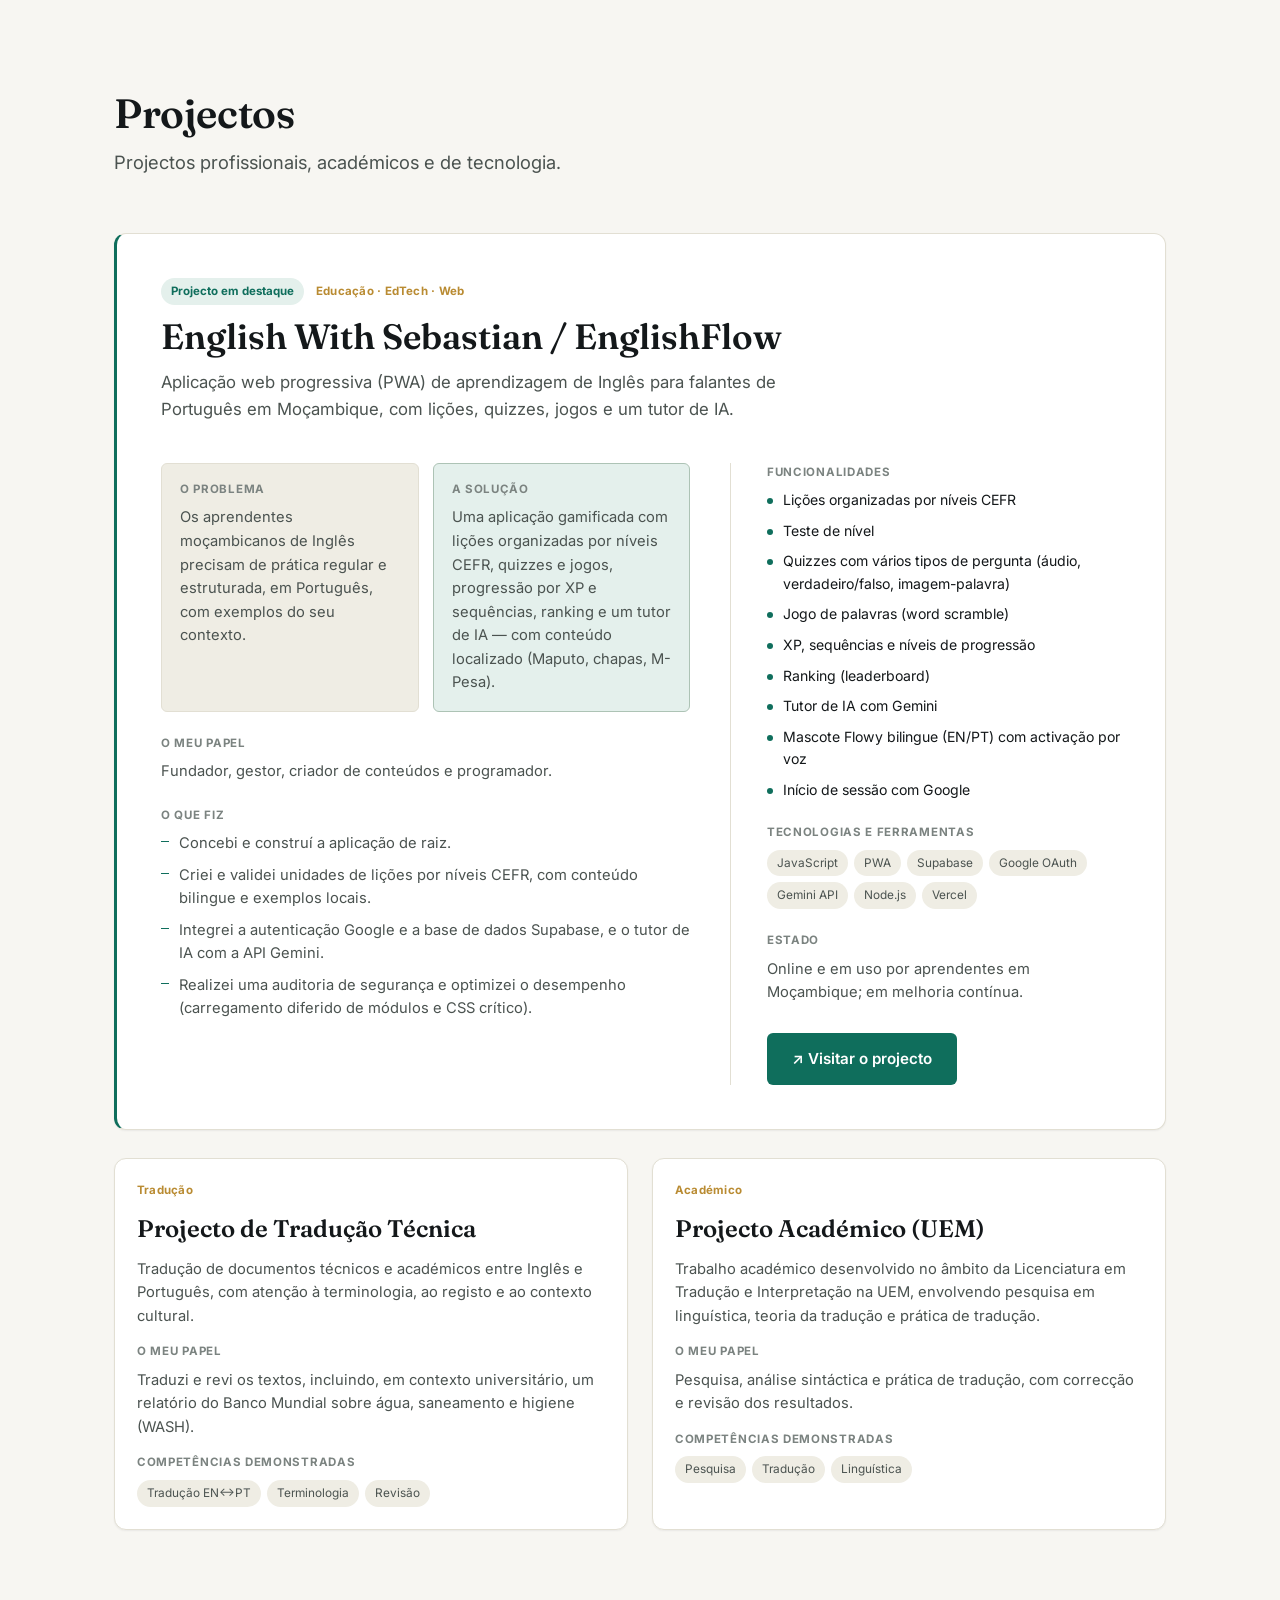
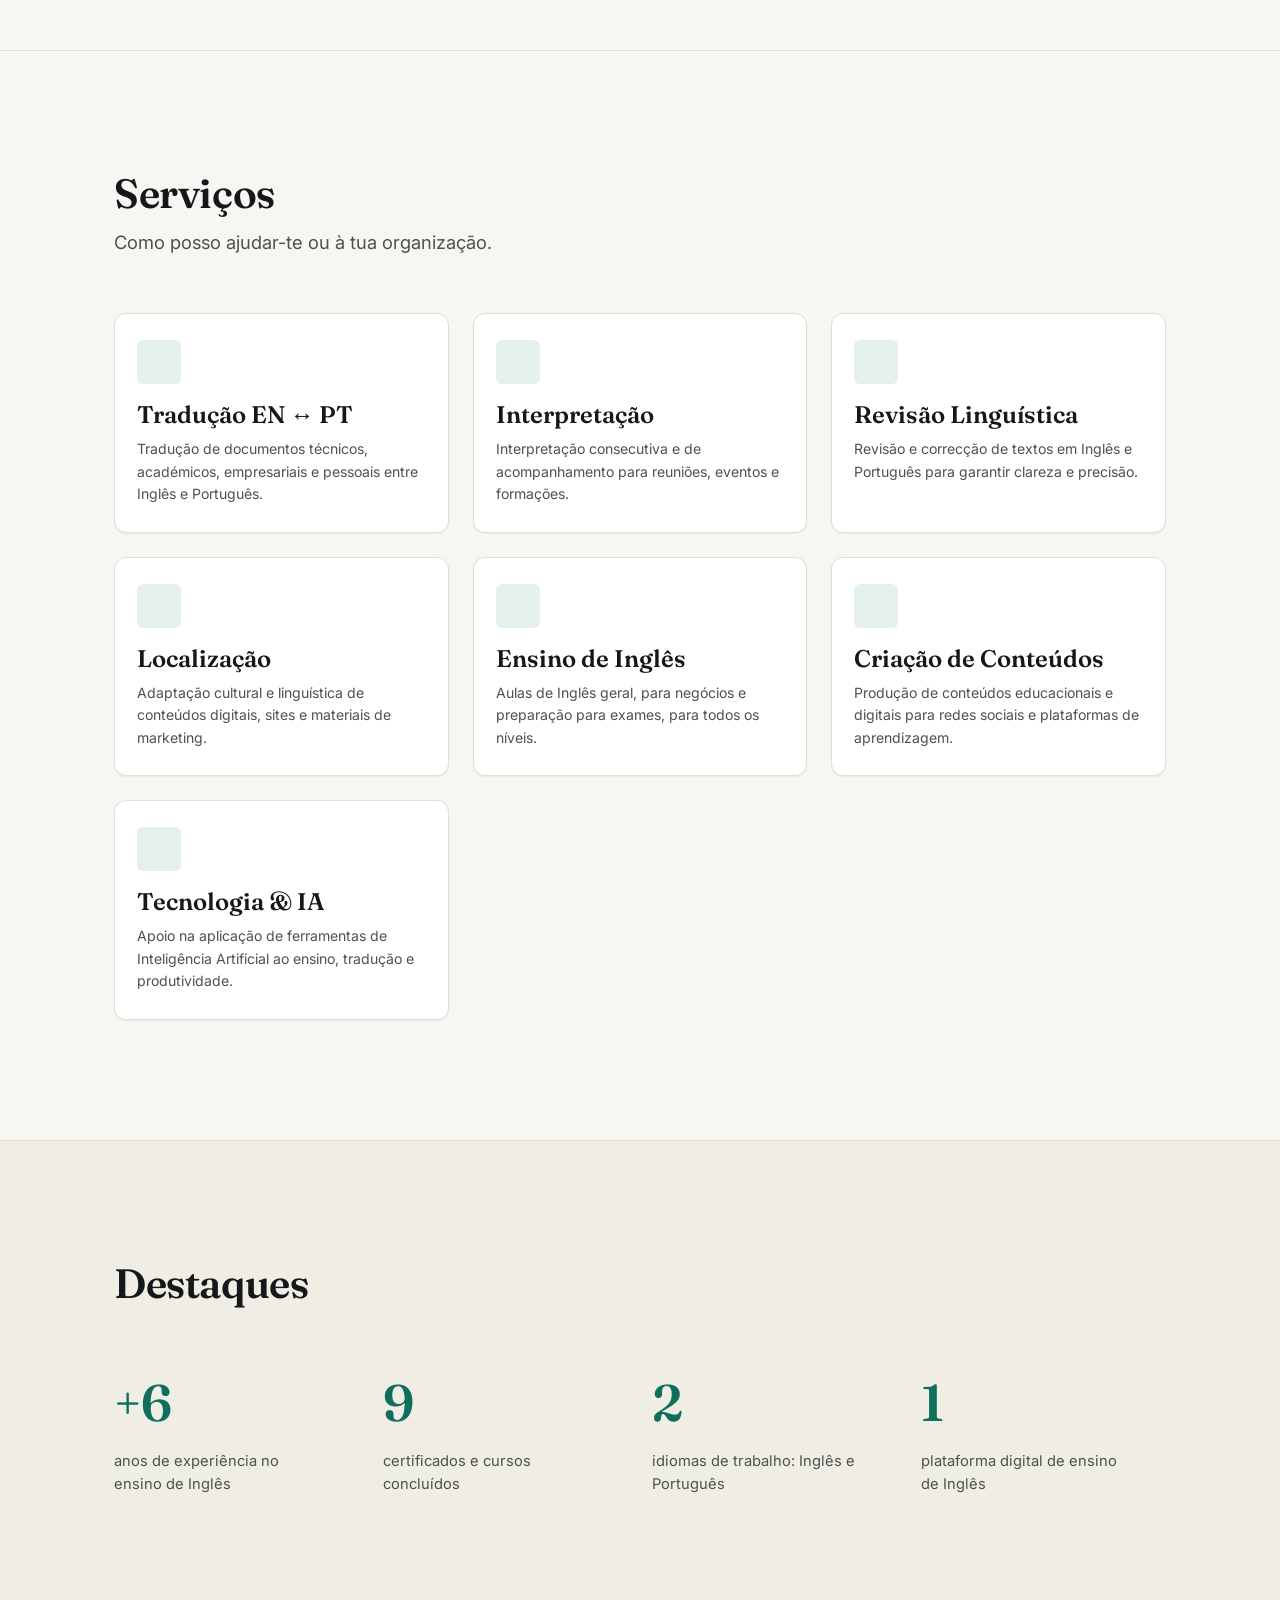
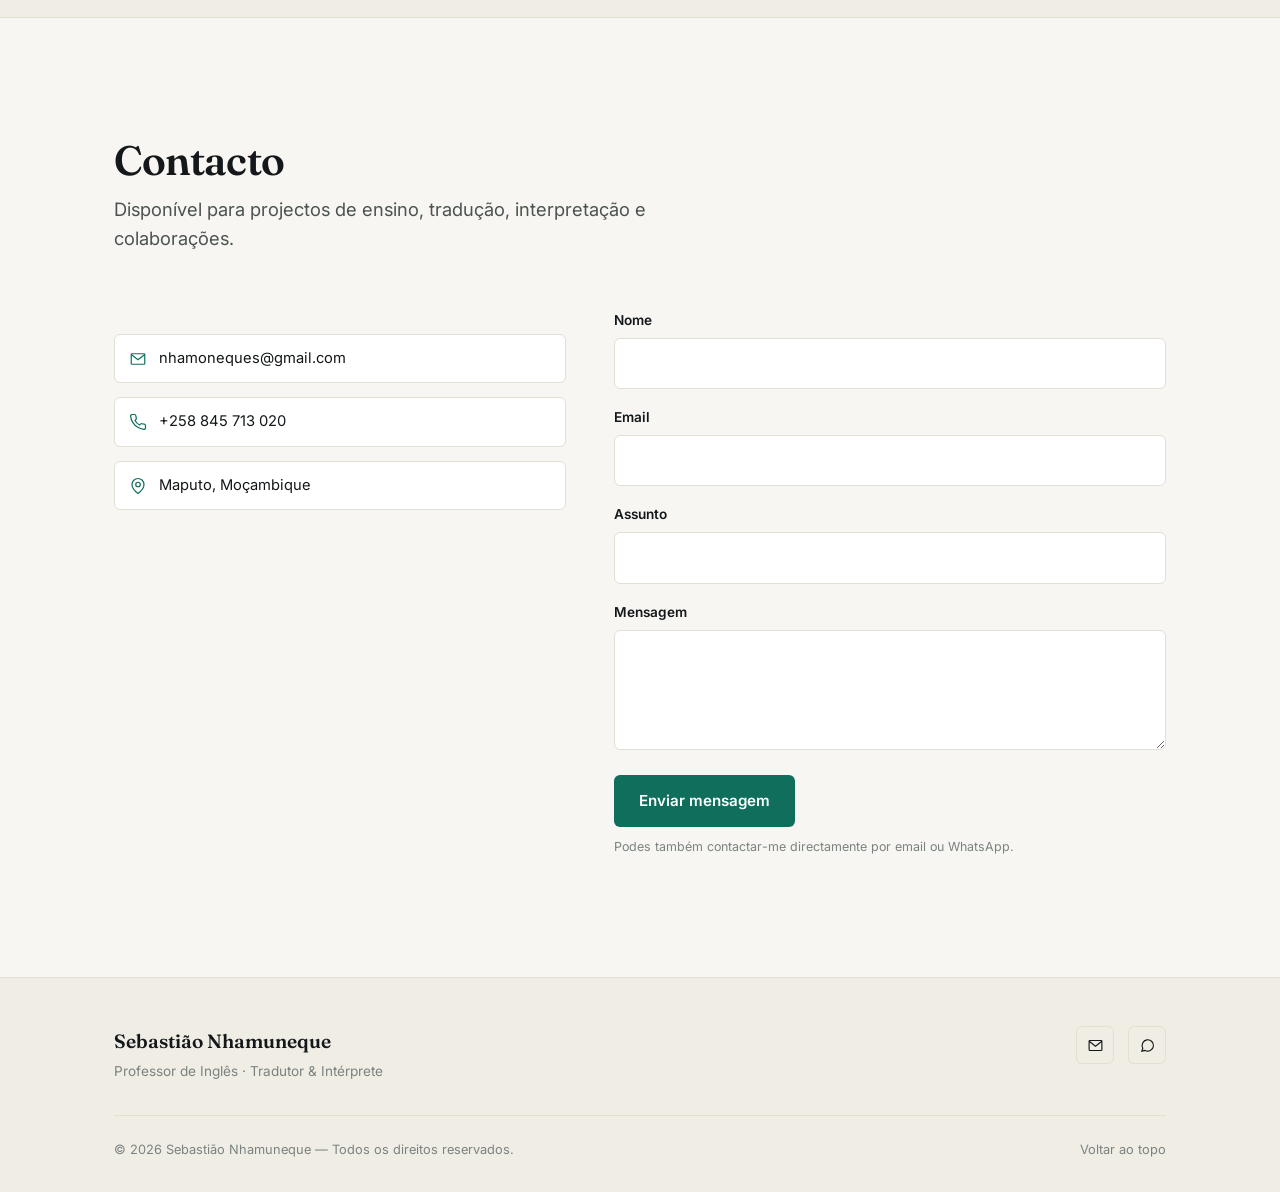
==== commit d662fedc: "Add files via upload" ====
--- a/index.html
+++ b/index.html
@@ -225,7 +225,7 @@
         <h2 data-i18n="projects.title">Projectos</h2>
         <p class="lead" data-i18n="projects.lead"></p>
       </div>
-      <div class="grid grid-3" id="projects-grid"></div>
+      <div class="projects-layout" id="projects-grid"></div>
     </div>
   </section>
 
--- a/components.css
+++ b/components.css
@@ -343,15 +343,70 @@
 /* ===================================================================
    PROJECTS
    =================================================================== */
+.projects-layout { display: grid; gap: 28px; }
+.projects-secondary { display: grid; gap: 24px; }
+@media (min-width: 760px) { .projects-secondary { grid-template-columns: repeat(2, 1fr); } }
+
+/* Elementos comuns */
+.project-cat { font-size: 0.72rem; font-weight: 700; letter-spacing: 0.02em; color: var(--gold); }
+.project-block { display: flex; flex-direction: column; gap: 8px; }
+.project-block p { font-size: 0.92rem; color: var(--ink-soft); }
+.project-label {
+  font-family: var(--font-body);
+  font-size: 0.72rem; font-weight: 700; letter-spacing: 0.06em; text-transform: uppercase;
+  color: var(--ink-faint);
+}
+.project-tech { display: flex; flex-wrap: wrap; gap: 6px; }
+.project-tech li { font-size: 0.74rem; padding: 4px 10px; border-radius: 999px; background: var(--bg-sunken); color: var(--ink-soft); }
+.project-links { display: flex; flex-wrap: wrap; gap: 10px; margin-top: auto; padding-top: 6px; }
+
+/* Cartões secundários */
 .project-card { overflow: hidden; display: flex; flex-direction: column; }
 .project-thumb { aspect-ratio: 3/2; overflow: hidden; border-bottom: 1px solid var(--line); }
 .project-thumb img { width: 100%; height: 100%; object-fit: cover; transition: transform var(--dur-2) var(--ease); }
 .project-card:hover .project-thumb img { transform: scale(1.03); }
-.project-body { padding: 20px; display: flex; flex-direction: column; gap: 10px; flex: 1; }
-.project-tech { display: flex; flex-wrap: wrap; gap: 6px; margin-top: 4px; }
-.project-tech span { font-size: 0.72rem; padding: 4px 9px; border-radius: 999px; background: var(--bg-sunken); color: var(--ink-soft); }
-.project-links { display: flex; gap: 14px; margin-top: auto; padding-top: 6px; }
-.project-links a { font-size: 0.85rem; font-weight: 600; color: var(--accent); }
+.project-body { padding: 22px; display: flex; flex-direction: column; gap: 14px; flex: 1; }
+.project-body > p { font-size: 0.92rem; color: var(--ink-soft); }
+
+/* Projecto em destaque */
+.project-feature { padding: clamp(22px, 4vw, 44px); display: grid; gap: clamp(24px, 4vw, 40px); border-left: 3px solid var(--accent); }
+.project-feature:hover { transform: none; box-shadow: var(--shadow-2); }
+.project-eyebrow { display: flex; flex-wrap: wrap; align-items: center; gap: 12px; margin-bottom: 12px; }
+.project-flag {
+  font-size: 0.72rem; font-weight: 700; padding: 4px 10px; border-radius: 999px;
+  background: var(--accent-soft); color: var(--accent);
+}
+.project-feature-head h3 { font-size: clamp(1.6rem, 3vw, 2.2rem); line-height: 1.15; margin-bottom: 12px; }
+.project-feature-head .lead { font-size: 1.05rem; }
+
+.project-shots { display: grid; gap: 14px; grid-template-columns: repeat(auto-fit, minmax(220px, 1fr)); }
+.project-shots figure { margin: 0; border: 1px solid var(--line); border-radius: var(--radius-s); overflow: hidden; background: var(--bg-sunken); }
+.project-shots img { width: 100%; height: auto; }
+
+.project-feature-grid { display: grid; gap: clamp(24px, 4vw, 40px); }
+@media (min-width: 900px) { .project-feature-grid { grid-template-columns: 1.15fr 0.85fr; } }
+.project-feature-main, .project-feature-side { display: flex; flex-direction: column; gap: 22px; min-width: 0; }
+.project-feature-side { padding-top: 0; }
+@media (min-width: 900px) { .project-feature-side { padding-left: clamp(20px, 3vw, 36px); border-left: 1px solid var(--line); } }
+
+.project-notes { display: grid; gap: 14px; }
+@media (min-width: 640px) { .project-notes { grid-template-columns: 1fr 1fr; } }
+.project-note { padding: 16px 18px; border: 1px solid var(--line); border-radius: var(--radius-s); background: var(--bg-sunken); }
+.project-note:last-child { background: var(--accent-soft); border-color: color-mix(in srgb, var(--accent) 25%, var(--line)); }
+
+.project-list { display: grid; gap: 8px; }
+.project-list li { position: relative; padding-left: 18px; font-size: 0.92rem; color: var(--ink-soft); }
+.project-list li::before { content: ""; position: absolute; left: 0; top: 0.62em; width: 8px; height: 1px; background: var(--accent); }
+
+.project-checks { display: grid; gap: 8px; }
+.project-checks li {
+  display: flex; align-items: baseline; gap: 10px;
+  font-size: 0.88rem; color: var(--ink);
+}
+.project-checks li::before {
+  content: ""; flex: none; width: 6px; height: 6px; border-radius: 50%;
+  background: var(--accent); transform: translateY(-1px);
+}
 
 /* ===================================================================
    SERVICES
@@ -469,3 +524,10 @@
 .lightbox-close svg { width: 18px; height: 18px; }
 .lightbox-close:focus-visible { outline: 2px solid var(--accent); outline-offset: 2px; }
 @media (max-width: 640px) { .lightbox-close { top: 6px; right: 6px; } }
+
+.moment + .moment { margin-top: clamp(48px, 7vw, 80px); padding-top: clamp(48px, 7vw, 80px); border-top: 1px solid var(--line); }
+.moment-personal { border-left: 3px solid var(--gold); padding-left: 14px; color: var(--ink) !important; font-family: var(--font-display); font-size: 1.05rem; }
+.moment--single .moment-photo { aspect-ratio: 4 / 3; }
+@media (min-width: 760px) {
+  .moment--single { grid-template-columns: 1fr 1fr; align-items: center; gap: 40px; }
+}
